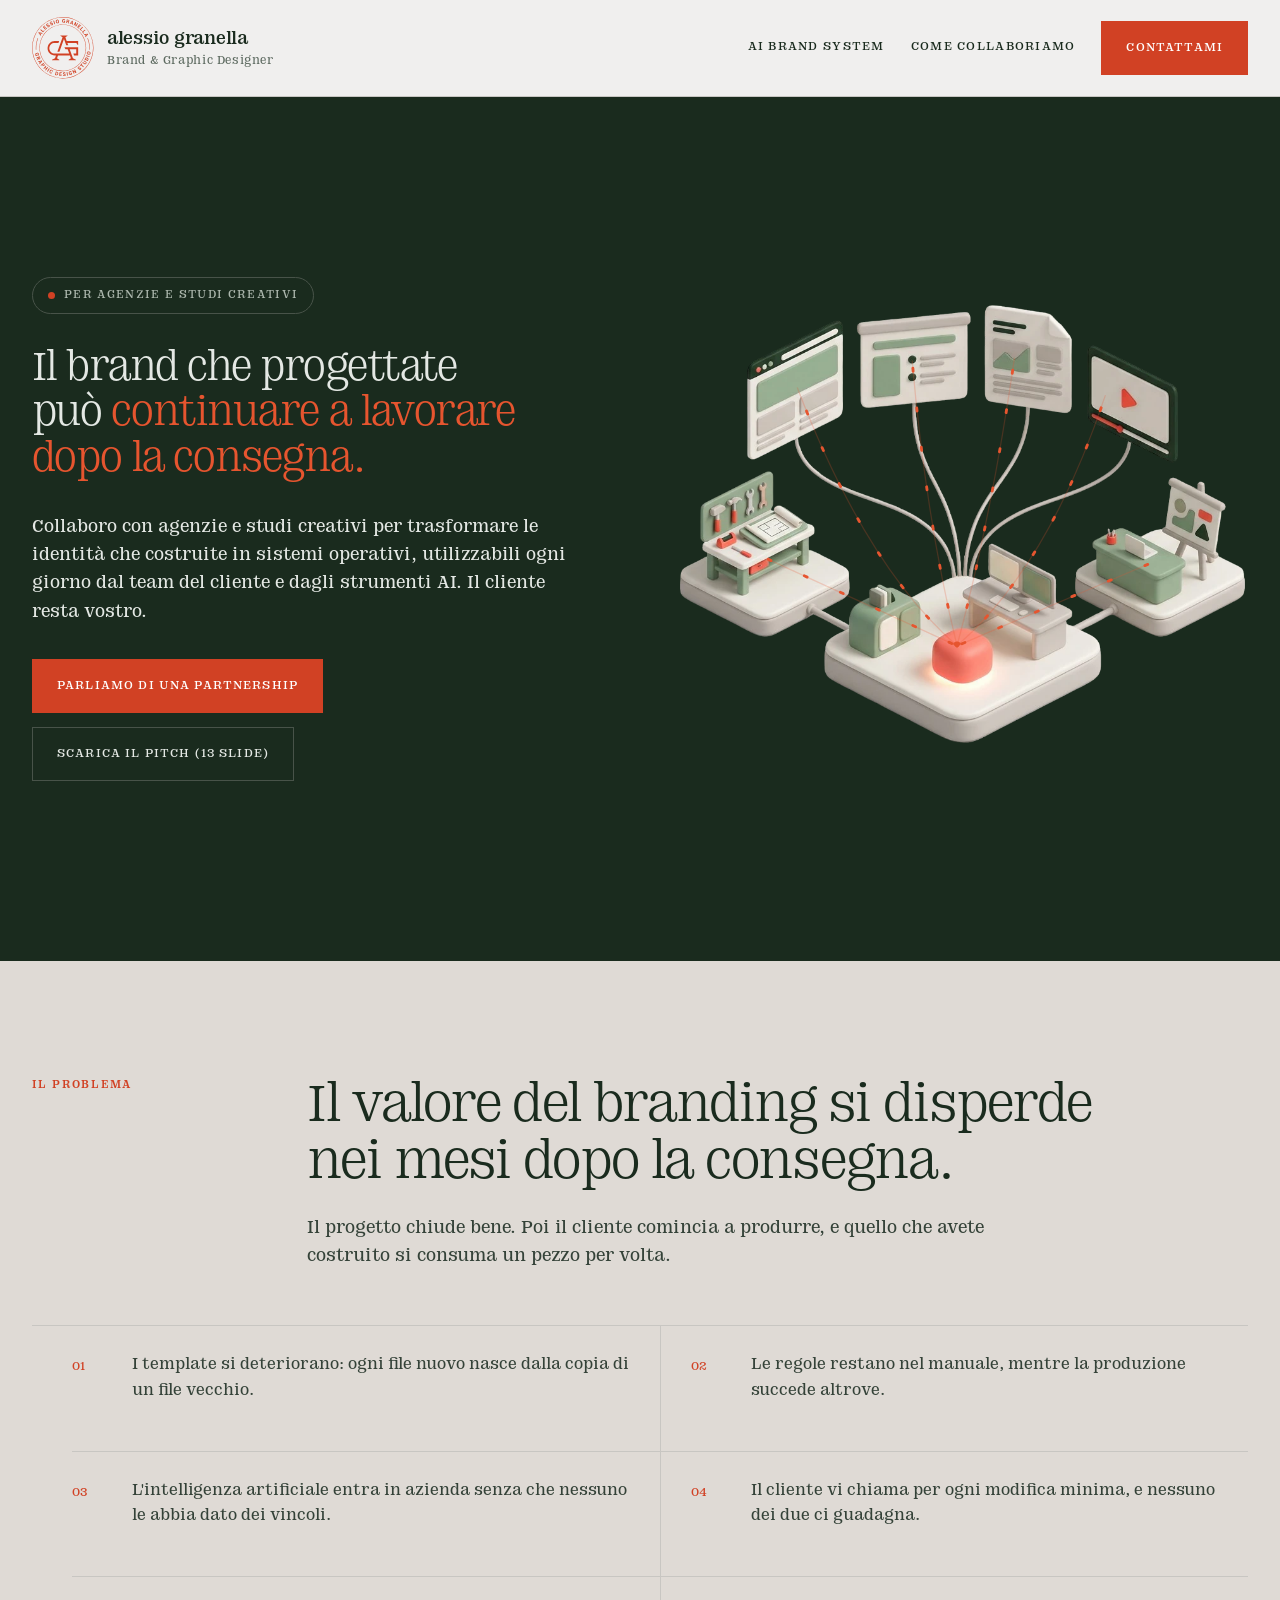
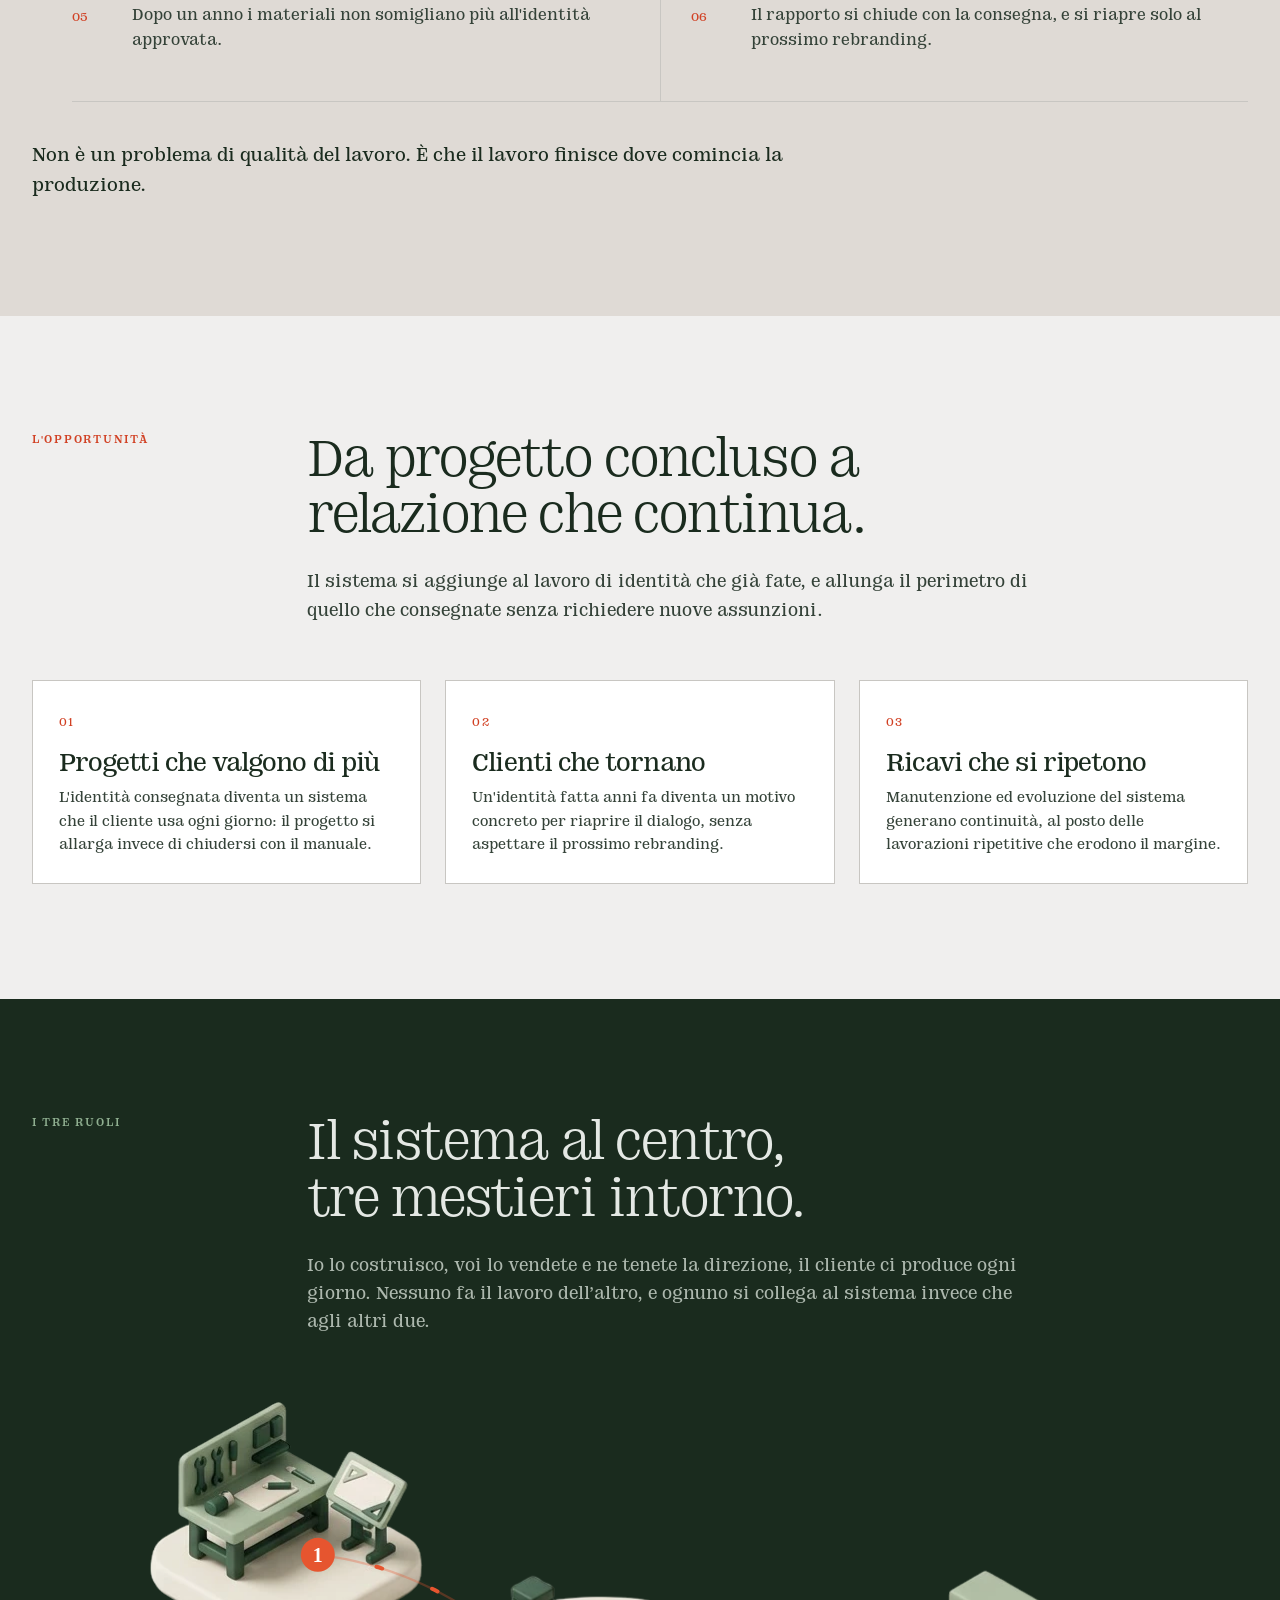
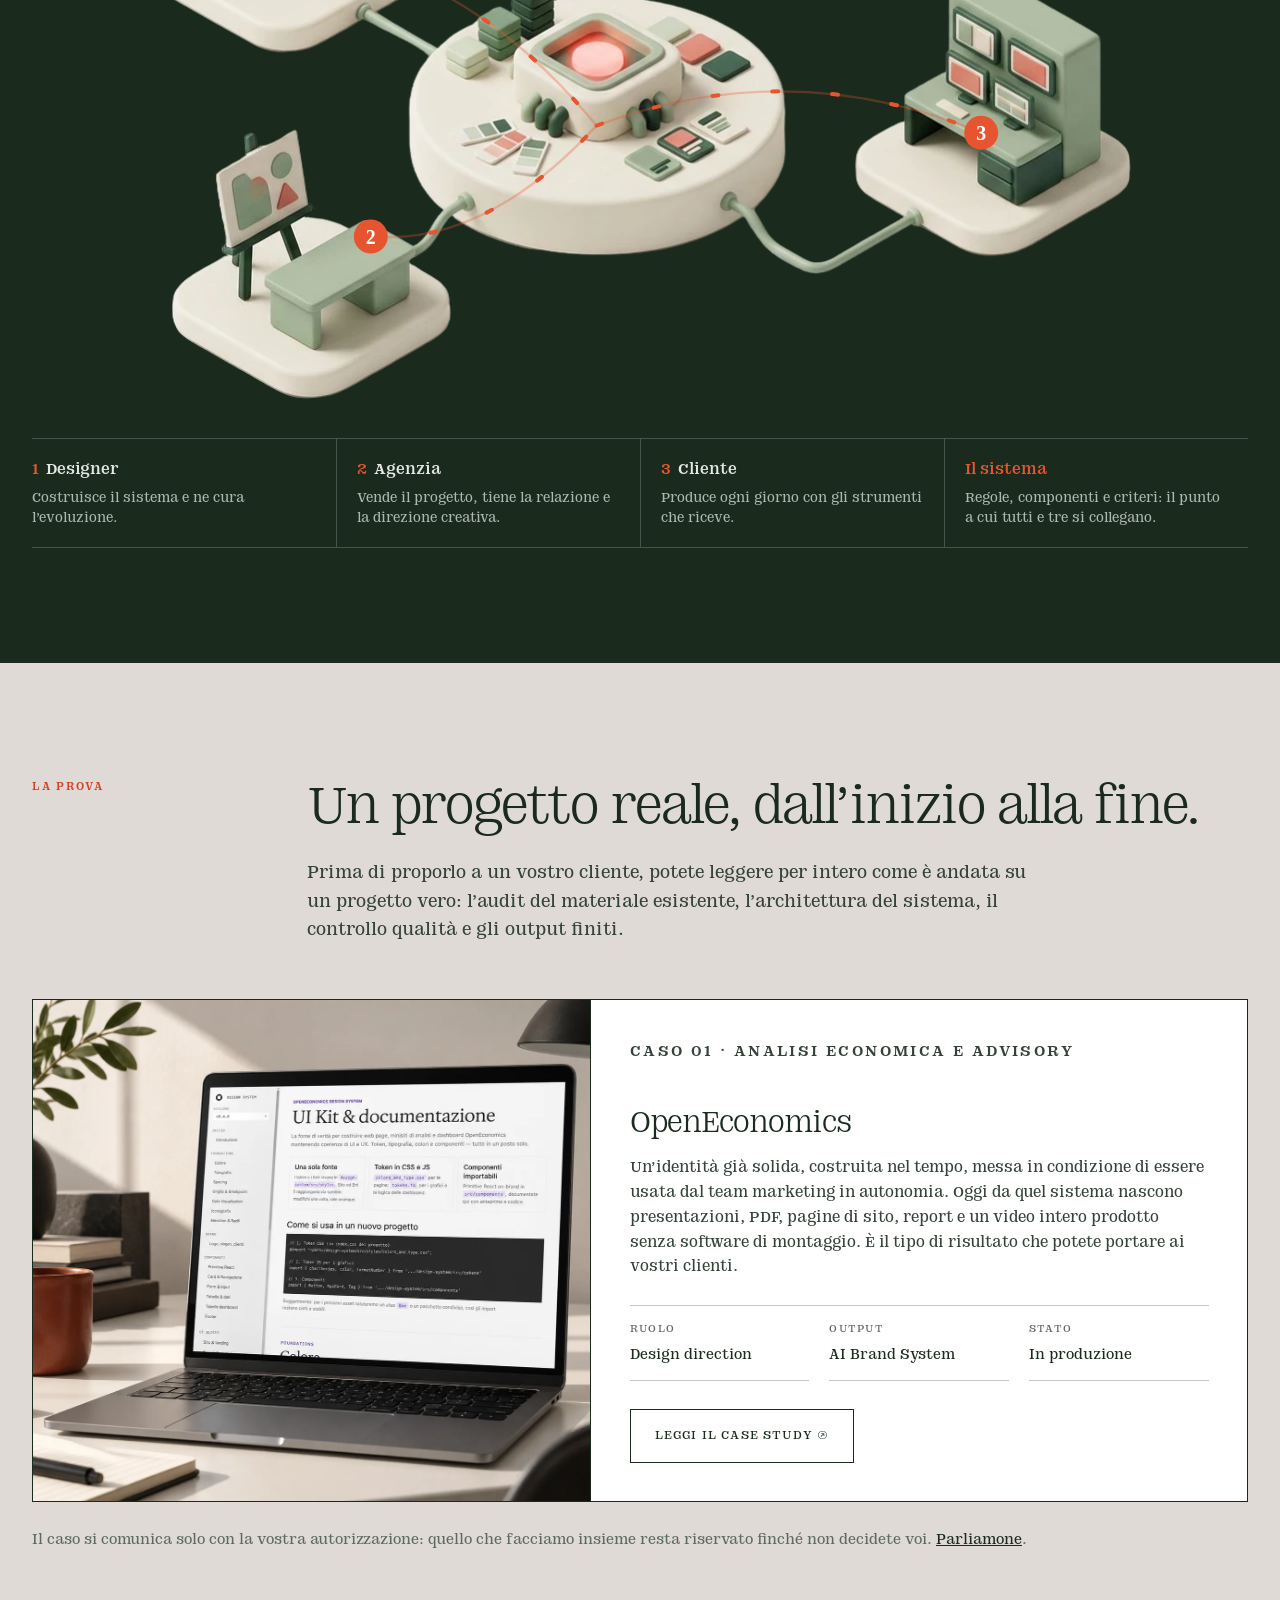
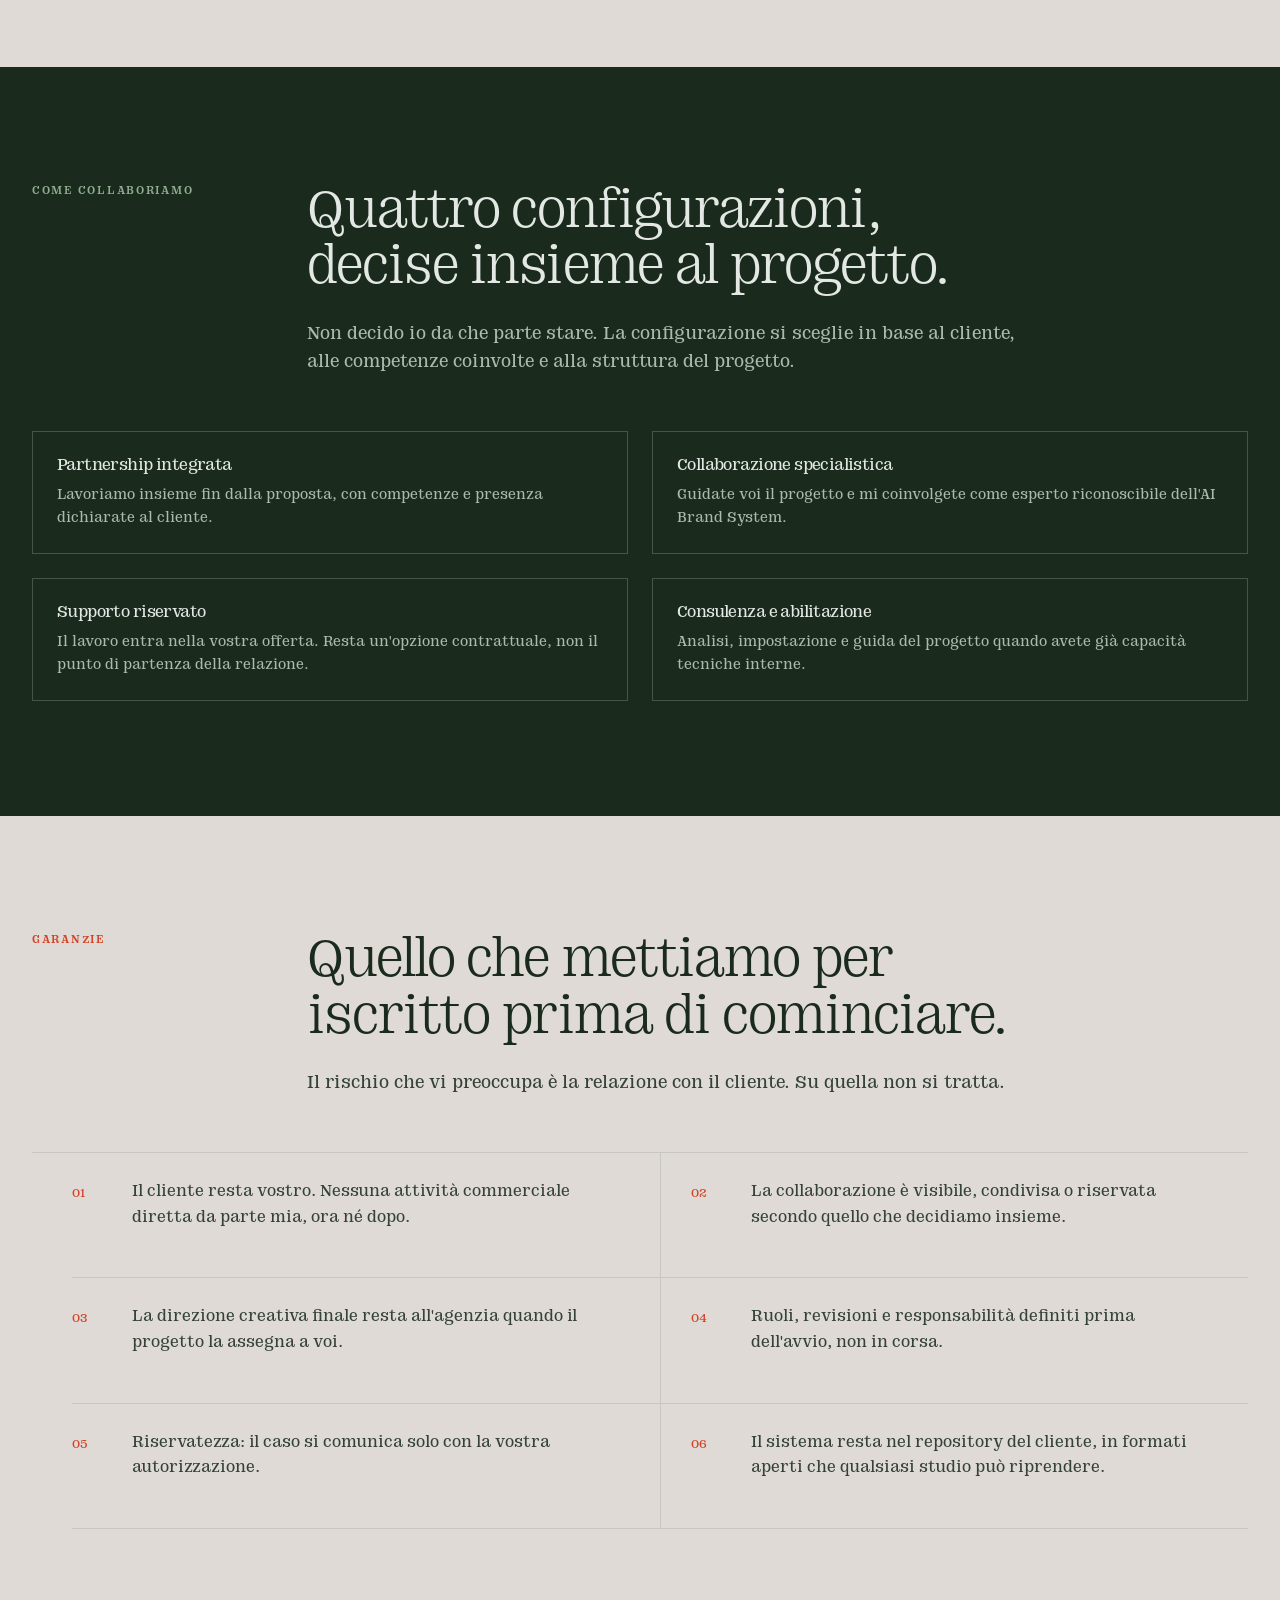
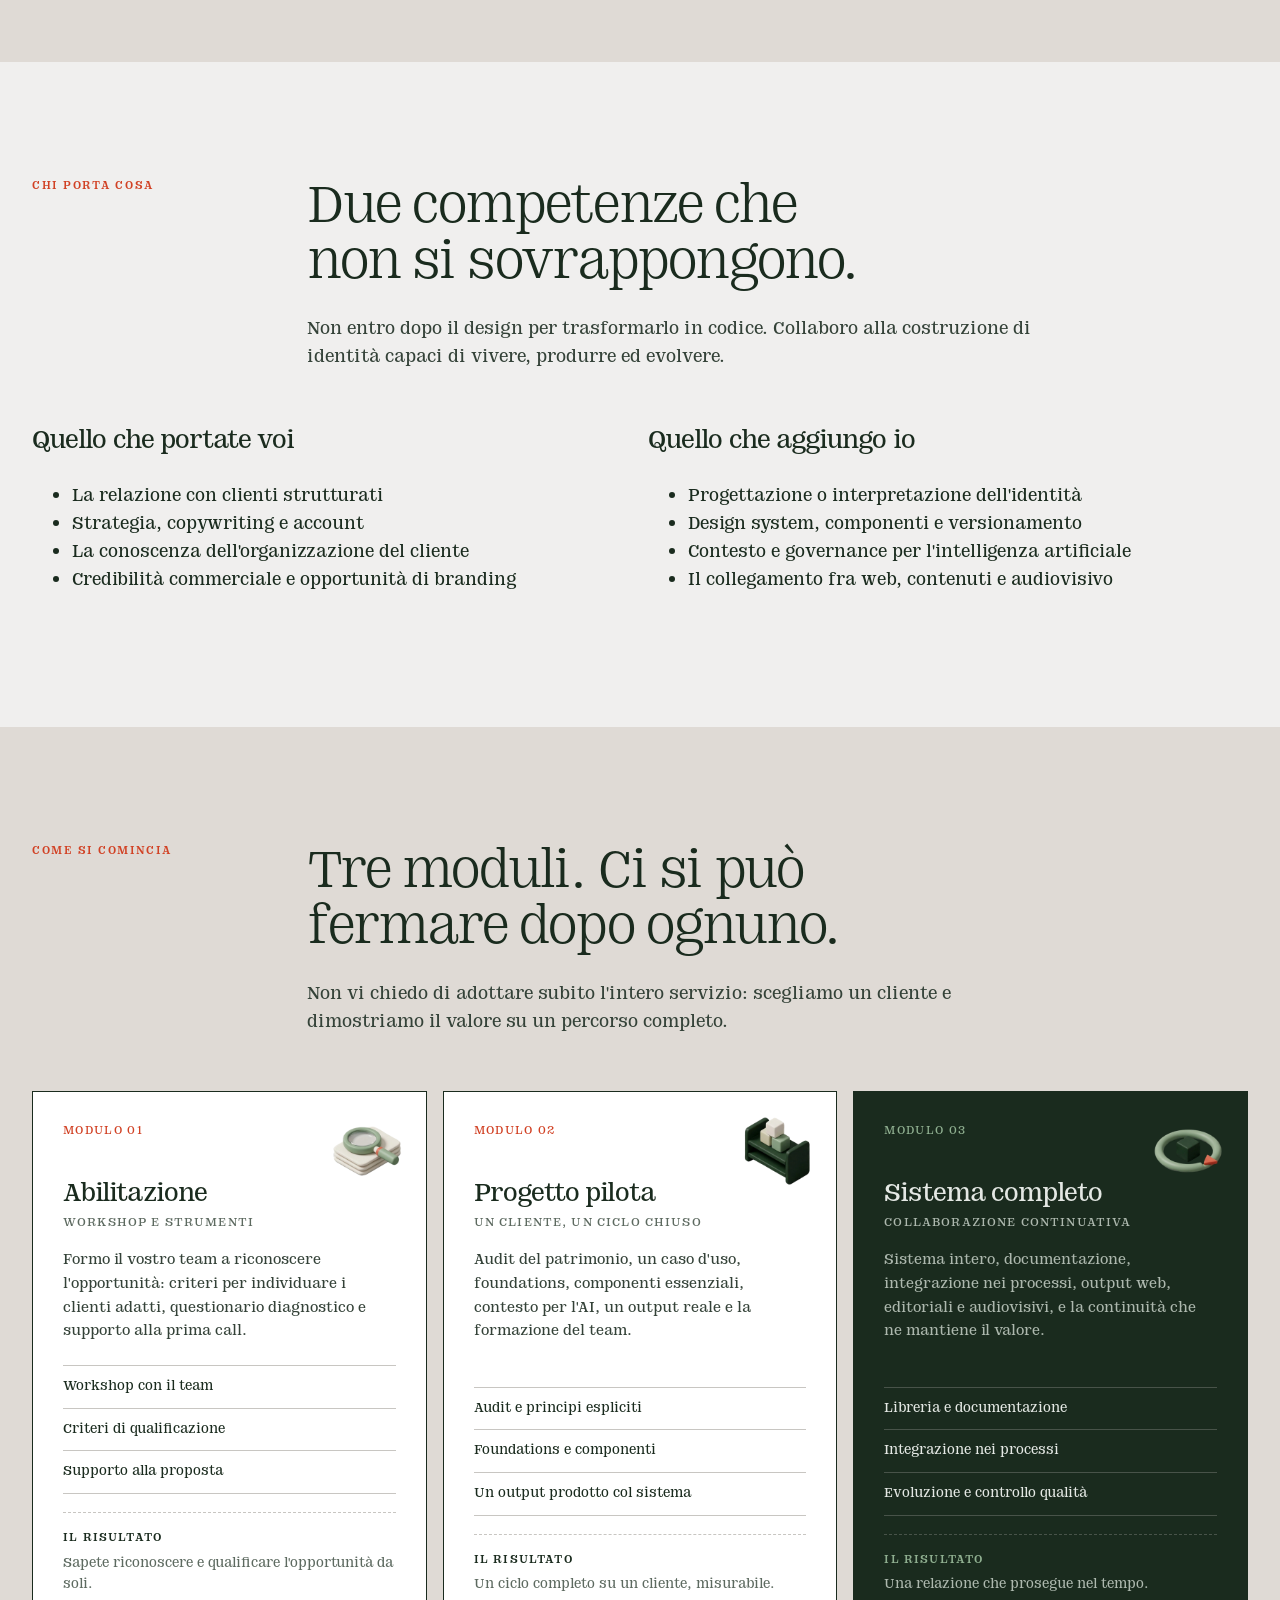
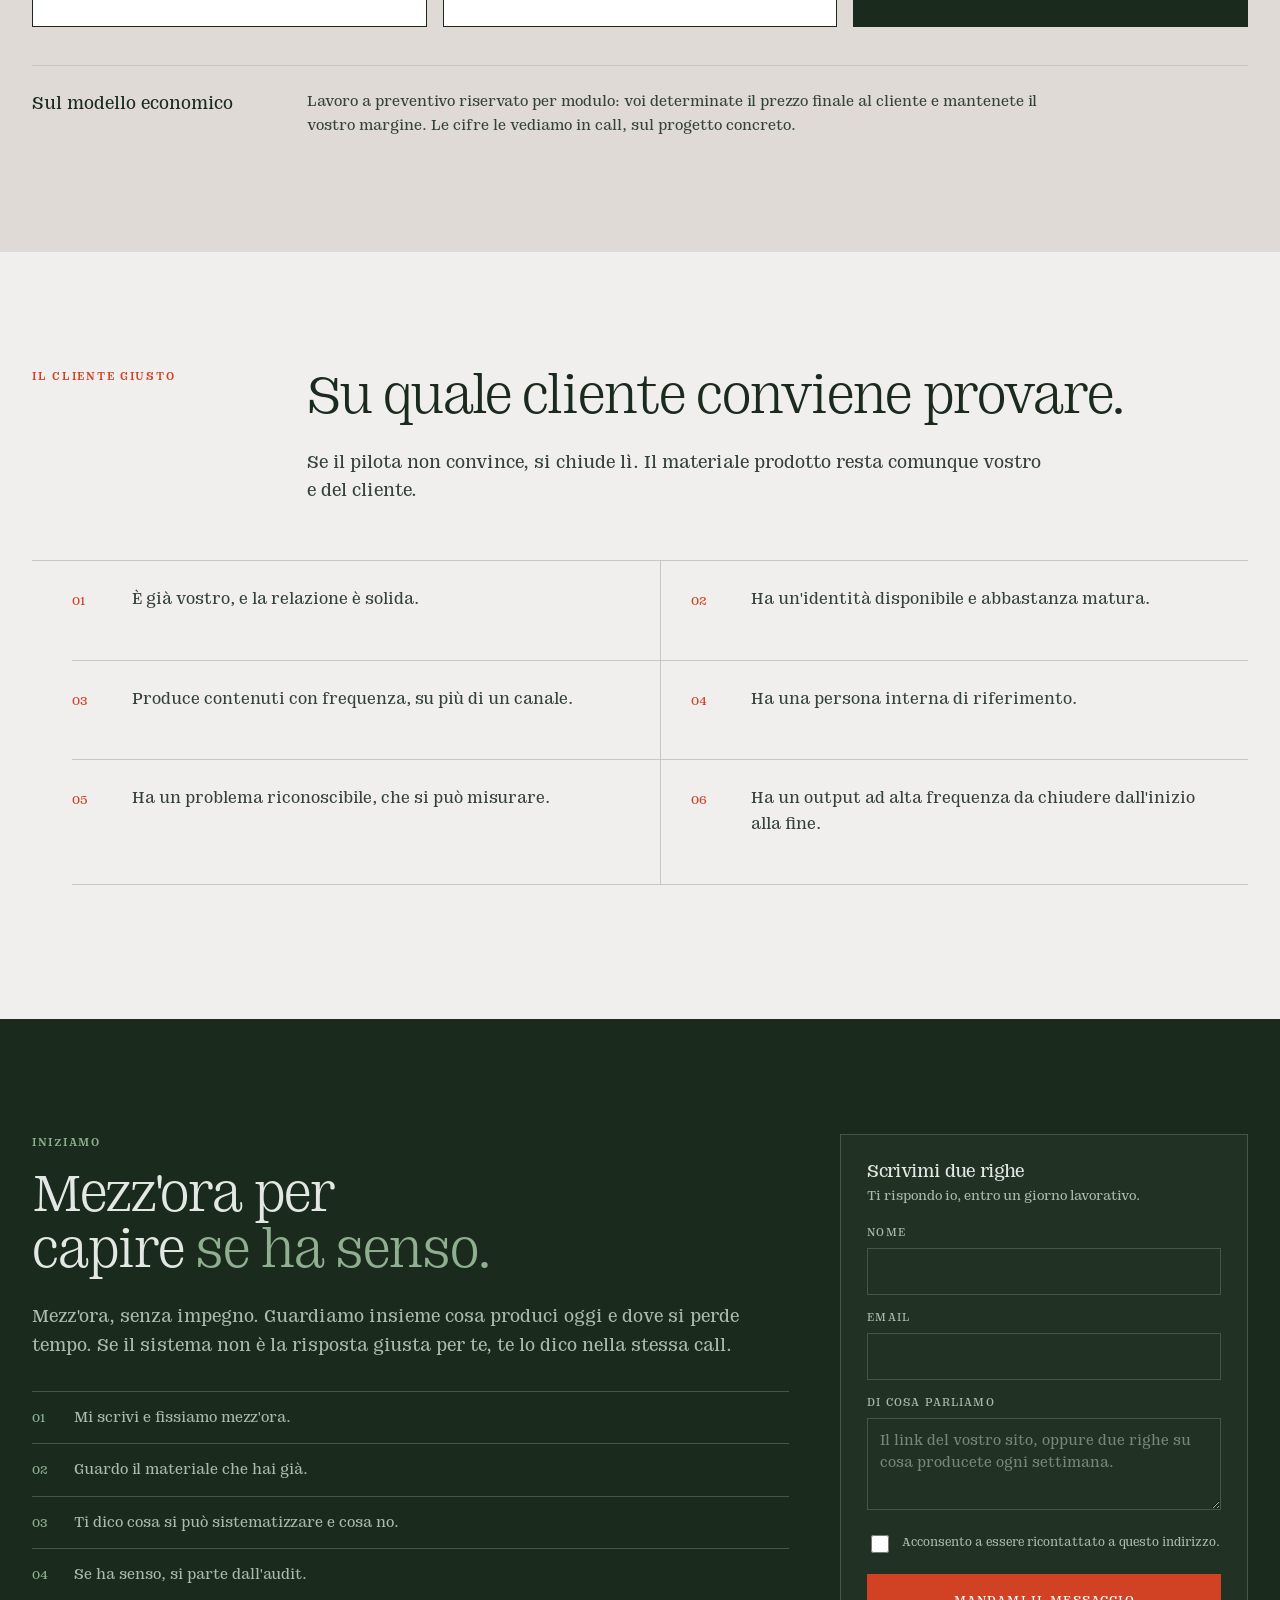
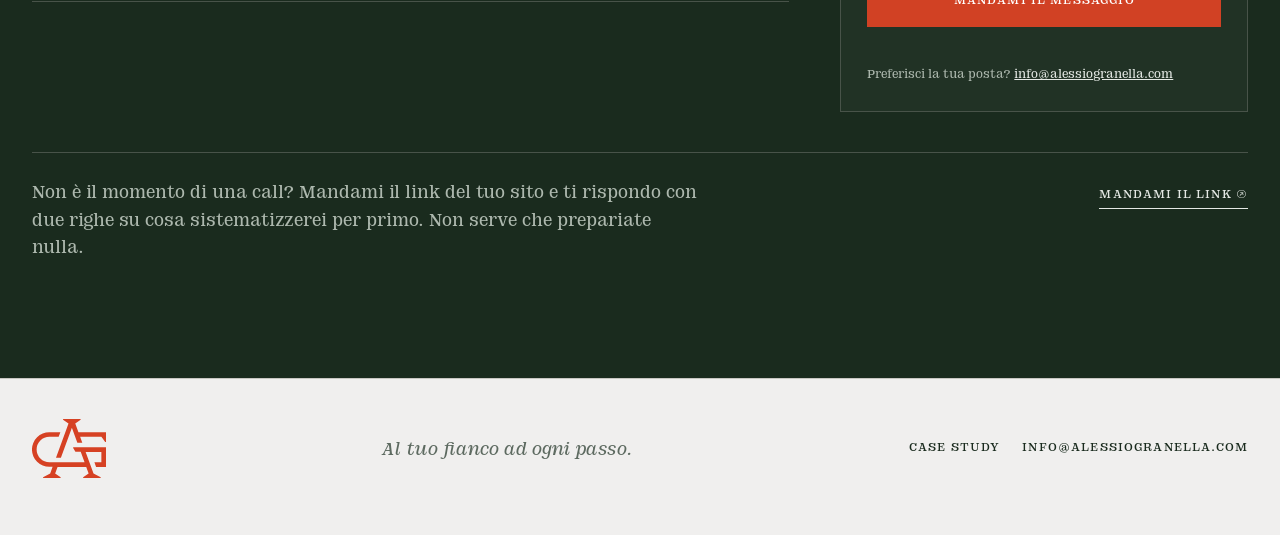
==== agenzie/index.html @ eac3d8c0 "Nome versionato per l'illustrazione della hero agenzie Avevo sovrascritto il file mantenendo lo stes" ====
<!doctype html>
<html lang="it">
<head>
<meta charset="utf-8">
<meta name="viewport" content="width=device-width,initial-scale=1">
<title>Per agenzie · AI Brand System — Il tuo team produce, il brand resta il tuo · Alessio Granella</title>
<meta name="description" content="Estendo il valore dei progetti di branding delle agenzie: trasformo le identita in sistemi operativi per team e intelligenza artificiale. Il cliente resta vostro.">
<link rel="icon" type="image/svg+xml" href="../assets/ag-logo-round.svg">
<style>
@font-face{font-family:Augustina;src:url('../assets/fonts/AugustinaSlab-Light.otf') format('opentype');font-weight:300;font-style:normal;font-display:swap}
@font-face{font-family:Augustina;src:url('../assets/fonts/AugustinaSlab-Regular.otf') format('opentype');font-weight:400;font-style:normal;font-display:swap}
@font-face{font-family:Augustina;src:url('../assets/fonts/AugustinaSlab-Medium.otf') format('opentype');font-weight:500;font-style:normal;font-display:swap}
@font-face{font-family:Augustina;src:url('../assets/fonts/AugustinaSlab-Italic.otf') format('opentype');font-weight:400;font-style:italic;font-display:swap}

:root{
  --paper:#f0efee; --soft:#dfdad5; --white:#fff;
  --ink:#1a2b1e; --verde:#243728; --rust:#d14124; --muschio:#8faf90;
  --line:#c8c6c2; --line-dark:#485349; --muted:#5d6a60; --body:#344238;
  --on-dark:#e4e8e4; --on-dark-mut:#adb8ae;
  --max:1280px; --gut:32px;
}
*{box-sizing:border-box}
html{scroll-behavior:smooth}
body{margin:0;background:var(--paper);color:var(--ink);font-family:Augustina,Georgia,serif;font-weight:400;font-size:18px;line-height:1.55;-webkit-font-smoothing:antialiased}
img{display:block;max-width:100%}
a{color:inherit}
h1,h2,h3,h4,p,ul{margin-top:0}
h1,h2,h3{font-weight:300;letter-spacing:-.035em;text-wrap:balance}
h1{font-size:clamp(3.1rem,7.4vw,7.4rem);line-height:.92;margin-bottom:0}
h2{font-size:clamp(2.2rem,4.4vw,4.1rem);line-height:1;margin-bottom:0}
h3{font-size:1.65rem;line-height:1.12;font-weight:400}
em{font-style:normal;color:var(--rust)}
.wrap{max-width:var(--max);margin-inline:auto;padding-inline:var(--gut)}
.band{padding-block:clamp(72px,9vw,132px)}
.eyebrow{color:var(--rust);font-size:.72rem;font-weight:500;text-transform:uppercase;letter-spacing:.15em;margin-bottom:0}
.lead{font-size:1.14rem;color:var(--body);max-width:62ch}
.dark{background:var(--ink);color:var(--on-dark)}
.dark .eyebrow{color:var(--muschio)}
.dark em{color:var(--muschio)}
.dark .lead,.dark p{color:var(--on-dark-mut)}
.dark h2,.dark h3{color:var(--on-dark)}

/* intestazioni di sezione: eyebrow a sinistra, titolo a destra */
.head{display:grid;grid-template-columns:.4fr 1.6fr;gap:40px;align-items:start;margin-bottom:56px}
.head-copy p{margin:24px 0 0}

/* nav */
.nav{position:sticky;top:0;z-index:40;background:rgba(240,239,238,.93);backdrop-filter:blur(9px);border-bottom:1px solid var(--line)}
.nav .wrap{display:flex;align-items:center;justify-content:space-between;height:96px;gap:20px}
.brand{display:flex;align-items:center;gap:13px;text-decoration:none}
.brand img{width:62px}
.brand b{display:block;font-weight:500;font-size:1.12rem;letter-spacing:-.015em}
.brand small{display:block;font-size:.76rem;color:var(--muted);letter-spacing:.05em}
.nav-right{display:flex;align-items:center;gap:26px}
.nav-link{font-size:.8rem;text-transform:uppercase;letter-spacing:.1em;text-decoration:none;border-bottom:1px solid transparent;padding-bottom:2px}
.nav-link:hover{border-color:currentColor}

/* bottoni */
.btn{display:inline-block;text-decoration:none;font-size:.8rem;text-transform:uppercase;letter-spacing:.09em;padding:16px 24px;border:1px solid var(--ink);transition:background .18s,color .18s}
.btn-primary{background:var(--rust);border-color:var(--rust);color:#fff}
.btn-primary:hover{background:#b8381f;border-color:#b8381f}
.btn-ghost:hover{background:var(--ink);color:var(--paper)}
.dark .btn-ghost{border-color:var(--line-dark);color:var(--on-dark)}
.dark .btn-ghost:hover{background:var(--paper);color:var(--ink);border-color:var(--paper)}
.actions{display:flex;flex-wrap:wrap;gap:14px;margin-top:34px}
.micro{font-size:.92rem;color:var(--muted);margin:18px 0 0;max-width:52ch}

/* hero */
.hero{position:relative;overflow:hidden;background:var(--ink);color:var(--on-dark);
       min-height:min(96vh,1120px);display:flex;flex-direction:column;justify-content:center;
       padding-block:clamp(44px,5.2vw,80px)}
.hero h1{color:var(--on-dark);font-size:clamp(2.2rem,3.4vw,3.05rem);line-height:1.04}
.hero h1 em{color:#e6552f}
.hero .lead{color:var(--on-dark);max-width:46ch}
.hero .micro{color:var(--on-dark-mut)}
.hero .pill{border-color:var(--line-dark);color:var(--on-dark-mut)}
.hero .actions{flex-direction:column;align-items:flex-start}
.hero .btn{min-width:max-content}
.hero .btn-ghost{border-color:var(--line-dark);color:var(--on-dark)}
.hero .btn-ghost:hover{background:var(--paper);color:var(--ink);border-color:var(--paper)}
.hero>.wrap{width:100%}
.hero-copy{position:relative;z-index:2;max-width:min(50ch,45%)}
.hero-stage{position:absolute;inset:0;max-width:var(--max);margin-inline:auto;
            padding-inline:var(--gut);pointer-events:none;z-index:1}
.hero-art{position:absolute;top:50%;left:48%;transform:translateY(-52.54%);
          width:min(58%,720px);margin:0}
.hero-art img{width:100%;height:auto;display:block}
.hero-flow{position:absolute;inset:0;width:100%;height:100%;overflow:visible;pointer-events:none}
.hero-flow path{fill:none;stroke:#e6552f;vector-effect:non-scaling-stroke}
.hero-flow .base path{stroke-width:1.3;opacity:.26}
.hero-flow .pulse path{stroke-width:3.2;stroke-linecap:round;stroke-dasharray:5 46;
                       animation:heroflow 2.6s linear infinite}
.hero-flow .pulse.in path:nth-child(2){animation-delay:-.18s}
.hero-flow .pulse.in path:nth-child(3){animation-delay:-.36s}
.hero-flow .pulse.in path:nth-child(4){animation-delay:-.54s}
.hero-flow .pulse.in path:nth-child(5){animation-delay:-.72s}
.hero-flow .pulse.in path:nth-child(6){animation-delay:-.9s}
.hero-flow .pulse.out path{animation-delay:-1.3s}
.hero-flow .pulse.out path:nth-child(2){animation-delay:-1.48s}
.hero-flow .pulse.out path:nth-child(3){animation-delay:-1.66s}
.hero-flow .pulse.out path:nth-child(4){animation-delay:-1.84s}
.hero-flow .pulse.out path:nth-child(5){animation-delay:-2.02s}
.hero-flow .pulse.out path:nth-child(6){animation-delay:-2.2s}
.hero-flow .ring{transform-box:fill-box;transform-origin:center}
.hero-flow .ring circle{fill:none;stroke:#e6552f;stroke-width:2.2}
.hero-flow .r1{animation:heroring 2.6s ease-out infinite}
.hero-flow .r2{animation:heroring 2.6s ease-out infinite;animation-delay:-1.3s}
.hero-flow .src{fill:#e6552f;animation:herodot 2.6s ease-in-out infinite}
.hero-flow .src:nth-of-type(2){animation-delay:-.32s}
.hero-flow .src:nth-of-type(3){animation-delay:-.64s}
.hero-flow .src:nth-of-type(4){animation-delay:-.96s}
.hero-flow .src:nth-of-type(5){animation-delay:-1.28s}
.hero-flow .src:nth-of-type(6){animation-delay:-1.6s}
@keyframes heroflow{to{stroke-dashoffset:-102}}
@keyframes heroring{0%{transform:scale(.5);opacity:.8}100%{transform:scale(2.1);opacity:0}}
@keyframes herodot{0%,100%{opacity:.2}50%{opacity:1}}
.pill{display:inline-flex;align-items:center;gap:9px;font-size:.76rem;text-transform:uppercase;letter-spacing:.11em;border:1px solid var(--line);border-radius:100px;padding:8px 15px;margin-bottom:30px;color:var(--muted)}
.dot{width:7px;height:7px;border-radius:50%;background:var(--rust)}
.hero-copy .lead{margin-top:clamp(22px,3vw,32px)}

/* problema */
.prob{display:grid;grid-template-columns:repeat(2,1fr);border-top:1px solid var(--line)}
.prob li{list-style:none;display:grid;grid-template-columns:44px 1fr;gap:16px;padding:26px 30px 30px 0;border-bottom:1px solid var(--line);font-size:1.04rem;color:var(--body)}
.prob li:nth-child(even){border-left:1px solid var(--line);padding-left:30px}
.prob span{color:var(--rust);font-size:.8rem;padding-top:5px}
.prob-close{margin:38px 0 0;font-size:1.22rem;max-width:66ch;color:var(--ink)}

/* diagnosi */
.diag{display:grid;grid-template-columns:1fr 1fr;gap:clamp(30px,4vw,64px)}
.diag p{font-size:1.1rem;color:var(--body)}
.diag p+p{margin-top:20px}
.diag .now{border-left:2px solid var(--rust);padding-left:24px}

/* livelli */
.levels{display:grid;grid-template-columns:repeat(3,1fr);gap:16px}
.level{border:1px solid var(--line);background:var(--white);padding:30px;display:flex;flex-direction:column}
.level small{color:var(--rust);font-size:.76rem;text-transform:uppercase;letter-spacing:.11em}
.level h3{margin:36px 0 6px}
.level .en{font-size:.8rem;color:var(--muted);letter-spacing:.06em;text-transform:uppercase;margin:0 0 18px}
.level ul{list-style:none;padding:0;margin:auto 0 0;border-top:1px solid var(--line)}
.level li{padding:10px 0;border-bottom:1px solid var(--line);font-size:.92rem;color:var(--body)}

/* consegna */
.deliver{display:grid;grid-template-columns:repeat(2,1fr);gap:0 clamp(30px,4vw,60px);border-top:1px solid var(--line)}
.deliver li{list-style:none;display:grid;grid-template-columns:34px 1fr;gap:14px;padding:22px 0;border-bottom:1px solid var(--line);color:var(--body);font-size:1rem}
.deliver b{color:var(--rust);font-weight:400;font-size:.82rem;padding-top:4px}


/* motore */
.map{display:grid;grid-template-columns:minmax(210px,300px) 200px minmax(240px,340px);justify-content:space-between;align-items:center;gap:clamp(28px,5vw,70px);position:relative}
.stack{display:grid;gap:9px;position:relative;z-index:2}
.map-card{display:flex;justify-content:space-between;align-items:baseline;gap:12px;border:1px solid var(--ink);padding:15px;background:var(--white);font-size:.95rem}
.map-card small{color:var(--muted);font-size:.74rem;letter-spacing:.05em}
.engine{width:200px;aspect-ratio:1;border-radius:50%;display:grid;place-items:center;text-align:center;background:var(--ink);color:var(--paper);border:10px solid var(--rust);font-size:1.25rem;line-height:1.16;font-weight:300;position:relative;z-index:3}
.engine:before,.engine:after{content:'';position:absolute;inset:-22px;border:1px solid var(--rust);border-radius:50%;opacity:0;animation:ripple 3.2s ease-out infinite}
.engine:after{animation-delay:1.6s}
.outputs .map-card{background:var(--soft)}
.flow{position:absolute;inset:0;width:100%;height:100%;z-index:1;overflow:visible;pointer-events:none}
.flow path{fill:none;stroke:var(--rust);stroke-width:1.5;vector-effect:non-scaling-stroke;opacity:.5}
.flow .base path{marker-end:url(#arrow)}
.flow .pulse path{stroke-width:3;stroke-linecap:round;stroke-dasharray:4 24;opacity:1;animation:flowmove 2.3s linear infinite}
.flow .pulse path:nth-child(2),.flow .pulse path:nth-child(6){animation-delay:-.55s}
.flow .pulse path:nth-child(3),.flow .pulse path:nth-child(7){animation-delay:-1.1s}
.flow .pulse path:nth-child(4),.flow .pulse path:nth-child(8){animation-delay:-1.65s}
@keyframes ripple{0%{transform:scale(.88);opacity:.6}100%{transform:scale(1.26);opacity:0}}
@keyframes flowmove{to{stroke-dashoffset:-56}}

/* case study */
.cases{display:grid;gap:18px}
.case{display:grid;grid-template-columns:.92fr 1.08fr;border:1px solid var(--ink);background:var(--white)}
.case-media{background:var(--paper);border-right:1px solid var(--ink);overflow:hidden;min-height:360px}
.case-media img{width:100%;height:100%;object-fit:cover;object-position:center 42%}
.case-body{padding:clamp(26px,3vw,44px);display:flex;flex-direction:column}
.case-body h3{font-size:clamp(1.7rem,2.5vw,2.5rem);font-weight:300;letter-spacing:-.03em;margin:16px 0 14px}
.case-body p{color:var(--body);margin:0 0 26px;font-size:1rem}
.case-meta{display:grid;grid-template-columns:repeat(3,1fr);gap:0 20px;border-top:1px solid var(--line);margin:0 0 28px}
.case-meta div{padding:14px 0;border-bottom:1px solid var(--line)}
.case-meta dt{font-size:.7rem;text-transform:uppercase;letter-spacing:.11em;color:var(--muted);margin-bottom:5px}
.case-meta dd{margin:0;font-size:.94rem}
.case-body .btn{align-self:flex-start;margin-top:auto}
.cases-note{margin:26px 0 0;font-size:.95rem;color:var(--muted)}
.cases-note a{color:var(--ink)}

/* controllo */
.ctrl{display:grid;grid-template-columns:repeat(3,1fr);border-top:1px solid var(--line-dark)}
.ctrl article{padding:26px 28px 40px 0;border-bottom:1px solid var(--line-dark)}
.ctrl article+article{border-left:1px solid var(--line-dark);padding-left:28px}
.ctrl small{color:var(--muschio);font-size:.76rem;text-transform:uppercase;letter-spacing:.11em}
.ctrl h3{margin:38px 0 12px}
.ctrl p{margin:0;font-size:.95rem}

/* fasi */
.phases{display:grid;grid-template-columns:repeat(3,1fr);gap:16px}
.phase{border:1px solid var(--ink);background:var(--white);padding:30px;display:flex;flex-direction:column}
.phase.key{background:var(--ink);color:var(--on-dark);border-color:var(--ink)}
.phase small{color:var(--rust);font-size:.76rem;text-transform:uppercase;letter-spacing:.11em}
.phase.key small{color:var(--muschio)}
.phase h3{margin:38px 0 4px}
.phase .when{font-size:.8rem;text-transform:uppercase;letter-spacing:.09em;color:var(--muted);margin-bottom:16px}
.phase.key .when{color:var(--on-dark-mut)}
.phase p{font-size:.95rem;color:var(--body);margin:0 0 22px}
.phase.key p{color:var(--on-dark-mut)}
.phase ul{list-style:none;padding:0;margin:auto 0 0;border-top:1px solid var(--line)}
.phase li{padding:10px 0;border-bottom:1px solid var(--line);font-size:.88rem}
.phase.key ul,.phase.key li{border-color:var(--line-dark)}
.phase .need{margin:18px 0 0;padding-top:16px;border-top:1px dashed var(--line);font-size:.88rem;color:var(--muted)}
.phase.key .need{border-color:var(--line-dark);color:var(--on-dark-mut)}
.phase .need b{display:block;font-weight:500;color:var(--ink);font-size:.74rem;text-transform:uppercase;letter-spacing:.1em;margin-bottom:5px}
.phase.key .need b{color:var(--muschio)}
.phases-note{display:grid;grid-template-columns:.4fr 1.6fr;gap:40px;margin-top:38px;border-top:1px solid var(--line);padding-top:24px}
.phases-note p{margin:0;font-size:.95rem;color:var(--body);max-width:78ch}

/* fit */
.fit{display:grid;grid-template-columns:1fr 1fr;gap:16px}
.fit-col{border:1px solid var(--line);padding:30px;background:var(--white)}
.fit-col.no{background:transparent}
.fit-col h3{font-size:1.4rem;margin-bottom:20px}
.fit-col ul{list-style:none;padding:0;margin:0}
.fit-col li{padding:12px 0 12px 30px;border-bottom:1px solid var(--line);position:relative;font-size:.98rem;color:var(--body)}
.fit-col li:last-child{border-bottom:0}
.fit-col li:before{position:absolute;left:0;top:12px;font-size:.95rem}
.fit-col.yes li:before{content:'+';color:var(--rust)}
.fit-col.no li:before{content:'–';color:var(--muted)}

/* faq */
.faq{border-top:1px solid var(--line)}
.faq details{border-bottom:1px solid var(--line)}
.faq summary{cursor:pointer;list-style:none;padding:26px 40px 26px 0;font-size:1.28rem;position:relative}
.faq summary::-webkit-details-marker{display:none}
.faq summary:after{content:'+';position:absolute;right:6px;top:24px;color:var(--rust);font-size:1.5rem;line-height:1}
.faq details[open] summary:after{content:'–'}
.faq p{margin:0 0 28px;max-width:74ch;color:var(--body)}

/* chi sono */
.about-p{font-size:1.06rem;color:var(--body);margin:18px 0 0;max-width:62ch}
.sign{margin:28px 0 0;font-style:italic;font-size:1.05rem;color:var(--rust)}

/* cta */
.cta-grid{display:grid;grid-template-columns:1.3fr .7fr;gap:clamp(30px,4vw,64px);align-items:end}
.cta-steps{list-style:none;padding:0;margin:0;border-top:1px solid var(--line-dark)}
.cta-steps li{padding:14px 0;border-bottom:1px solid var(--line-dark);font-size:.95rem;color:var(--on-dark-mut);display:grid;grid-template-columns:30px 1fr;gap:12px}
.cta-steps b{color:var(--muschio);font-weight:400;font-size:.8rem;padding-top:3px}
.alt{margin-top:40px;border-top:1px solid var(--line-dark);padding-top:26px;display:flex;flex-wrap:wrap;gap:16px 34px;align-items:baseline;justify-content:space-between}
.alt p{margin:0;max-width:56ch}
.alt a{white-space:nowrap;font-size:.8rem;text-transform:uppercase;letter-spacing:.09em;text-decoration:none;border-bottom:1px solid;padding-bottom:3px;color:var(--on-dark)}

/* footer */
.foot{padding-block:40px 54px;border-top:1px solid var(--line)}
.foot .wrap{display:flex;flex-wrap:wrap;gap:24px 40px;justify-content:space-between;align-items:center}
.foot img{width:74px}
.foot .payoff{font-style:italic;color:var(--muted)}
.foot nav{display:flex;flex-wrap:wrap;gap:22px;font-size:.8rem;text-transform:uppercase;letter-spacing:.09em}
.foot a{text-decoration:none;border-bottom:1px solid transparent;padding-bottom:2px}
.foot a:hover{border-color:currentColor}

.reveal{opacity:0;transform:translateY(18px);transition:opacity .6s ease,transform .6s ease}
.reveal.on{opacity:1;transform:none}

@media(max-width:940px){
  :root{--gut:22px}
  .head,.phases-note{grid-template-columns:1fr;gap:18px;margin-bottom:38px}
  .diag,.cta-grid{grid-template-columns:1fr}
  .hero{min-height:0;display:flex;flex-direction:column;padding-block:26px 40px}
  .hero-stage{order:2}
  .hero>.wrap{order:1}
  .hero-copy{max-width:none}
  .hero-stage{position:static;max-width:none;padding-inline:0}
  .hero-art{position:static;transform:none;height:auto;width:100%;max-width:560px;margin:38px auto 0}
  .hero-art img{width:100%;height:auto}
  .levels,.phases,.fit{grid-template-columns:1fr}
  .map{grid-template-columns:1fr;gap:26px}
  .flow{display:none}
  .engine{margin-inline:auto}
  .prob{grid-template-columns:1fr}
  .prob li:nth-child(even){border-left:0;padding-left:0}
  .prob li{padding-right:0}
  .ctrl{grid-template-columns:1fr}
  .ctrl article{padding-right:0;padding-bottom:30px}
  .ctrl article+article{border-left:0;padding-left:0}
  .case{grid-template-columns:1fr}
  .case-media{border-right:0;border-bottom:1px solid var(--ink);min-height:0;aspect-ratio:16/10}
  .case-meta{grid-template-columns:1fr}
  .deliver{grid-template-columns:1fr}
  .nav-link{display:none}
  .hero-flow{display:none}
  .brand small{display:none}
  .brand b{font-size:1rem;white-space:nowrap}
  .nav-right .btn{white-space:nowrap;padding:13px 16px;font-size:.72rem}
  .hero-art{margin-top:6px}
  .nav .wrap{height:76px}
  .brand img{width:50px}
}
@media(max-width:520px){
  .brand span{display:none}
  
  body{font-size:17px}
  .btn{display:block;text-align:center}
  .actions{flex-direction:column;align-items:stretch}
}
@media(prefers-reduced-motion:reduce){.reveal{opacity:1;transform:none;transition:none}.engine:before,.engine:after,.flow .pulse path,.hero-flow path,.hero-flow .ring,.hero-flow .src{animation:none}}

/* ── modulo di contatto in fondo alla pagina ─────────────────────────────
   Serve perché il solo mailto: lascia fuori chi non ha un client di posta
   configurato: il link non apre nulla e il contatto si perde in silenzio. */
#contatto{scroll-margin-top:96px}
.cta-grid{align-items:start}
.cta-form{border:1px solid var(--line-dark);padding:26px;background:rgba(255,255,255,.03)}
.cta-form h3{margin:0 0 4px;font-size:1.15rem;font-weight:400;color:var(--on-dark)}
.cta-form .sub{margin:0 0 18px;font-size:.85rem;color:var(--on-dark-mut)}
.cta-form .campo{margin-bottom:14px}
.cta-form label{display:block;font-size:.72rem;text-transform:uppercase;letter-spacing:.1em;color:var(--on-dark-mut);margin-bottom:6px}
.cta-form input,.cta-form textarea{width:100%;font:inherit;font-size:.92rem;color:var(--on-dark);
  background:transparent;border:1px solid var(--line-dark);padding:11px 12px;border-radius:0}
.cta-form textarea{min-height:92px;resize:vertical}
.cta-form input::placeholder,.cta-form textarea::placeholder{color:var(--on-dark-mut);opacity:.62}
.cta-form input:focus,.cta-form textarea:focus{outline:none;border-color:var(--muschio)}
.cta-form .consenso{display:flex;gap:10px;align-items:flex-start;font-size:.78rem;color:var(--on-dark-mut);
  margin:2px 0 18px;text-transform:none;letter-spacing:0;line-height:1.45}
.cta-form .consenso input{width:18px;height:18px;flex:0 0 18px;margin-top:2px;accent-color:var(--rust)}
.cta-form button{width:100%;cursor:pointer;font-family:inherit}
.cta-form button[disabled]{opacity:.6;cursor:default}
.cta-form .err{margin:12px 0 0;font-size:.8rem;color:#f0a58f;min-height:1em}
.cta-form .err a{color:#f0a58f}
.cta-form .hint{margin:14px 0 0;font-size:.78rem;color:var(--on-dark-mut)}
.cta-form .hint a{color:var(--on-dark)}
.cta-form .ok{display:none}
.cta-form.done form{display:none}
.cta-form.done .ok{display:block}
.cta-form .ok p{margin:8px 0 0;font-size:.9rem;color:var(--on-dark-mut)}

/* icone 3D nelle schede: usano lo spazio gia libero in alto a destra */
.level,.phase{position:relative}
.ico{position:absolute;top:22px;right:22px;width:74px;height:74px;display:block}
/* l'etichetta non deve arrivare sotto l'icona quando le colonne si stringono */
.level small,.phase small{display:block;padding-right:88px}
@media(max-width:720px){.ico{width:52px;height:52px;top:20px;right:20px}
  .level small,.phase small{padding-right:66px}}

/* due punti di partenza: identita esistente oppure da creare */
.porte{display:grid;grid-template-columns:1fr 1fr;gap:24px;margin-top:36px}
/* nella sezione del percorso i blocchi erano incollati fra loro
   e staccati dal testo: qui il ritmo verticale viene riequilibrato */
#come .head{margin-bottom:30px}
#come .porte{margin-top:0;margin-bottom:34px}
.porte article{border:1px solid var(--line);background:var(--white);padding:26px}
.porte small{color:var(--rust);font-size:.76rem;text-transform:uppercase;letter-spacing:.11em}
.porte h3{margin:14px 0 8px}
.porte p{font-size:.95rem;color:var(--body);margin:0}
@media(max-width:720px){.porte{grid-template-columns:1fr}}

/* le cinque fasi del metodo, in riga sotto lo schema del motore */
.fasi5{display:grid;grid-template-columns:repeat(5,1fr);gap:0;margin-top:34px;border-top:1px solid var(--line)}
.fasi5 div{padding:18px 18px 18px 0;border-bottom:1px solid var(--line)}
.fasi5 div+div{border-left:1px solid var(--line);padding-left:18px}
.fasi5 b{display:block;color:var(--rust);font-size:.72rem;text-transform:uppercase;letter-spacing:.12em;margin-bottom:8px}
.fasi5 span{display:block;font-size:.95rem;color:var(--ink)}
.fasi5 em{display:block;font-style:normal;font-size:.85rem;color:var(--muted);margin-top:4px}
@media(max-width:1000px){.fasi5{grid-template-columns:repeat(2,1fr)}
  .fasi5 div+div{border-left:0;padding-left:0}}
@media(max-width:620px){.fasi5{grid-template-columns:1fr}}

/* fascia per il secondo pubblico: agenzie e studi creativi */
.agenzie{display:grid;grid-template-columns:repeat(3,1fr);gap:24px;margin-top:34px}
.agenzie article{border:1px solid var(--line-dark);padding:24px}
.agenzie h3{margin:0 0 8px;font-size:1.05rem;color:var(--on-dark)}
.agenzie p{margin:0;font-size:.93rem;color:var(--on-dark-mut)}
.ag-cta{margin-top:30px}
@media(max-width:820px){.agenzie{grid-template-columns:1fr}}
/* il baricentro ottico di questa illustrazione e al 51,53%: cosi resta
   centrata sul blocco di testo a qualsiasi dimensione */
/* l'illustrazione e otticamente centrata (49,3% x 51,2%): basta centrarla
   sul blocco di testo, senza compensazioni */
.hero-art{left:53%;transform:translateY(-51.2%);width:min(47%,600px);height:auto;max-width:none}
.hero-art img{width:100%;height:auto;display:block}
.hero-copy{max-width:min(46ch,44%)}

/* schema dei tre ruoli: legenda sotto l'illustrazione, mai sopra
   (l'immagine non ha zone libere sufficienti a reggere etichette) */
.schema{margin:38px auto 0;max-width:1000px}
.schema img{width:100%;height:auto;display:block}
.schema-lista{display:grid;grid-template-columns:repeat(4,1fr);gap:0;list-style:none;padding:0;
  margin:30px 0 0;border-top:1px solid var(--line-dark)}
.schema-lista li{padding:18px 20px 18px 0;border-bottom:1px solid var(--line-dark)}
.schema-lista li+li{border-left:1px solid var(--line-dark);padding-left:20px}
.schema-lista b{display:block;font-weight:500;font-size:1rem;color:var(--on-dark);margin-bottom:6px}
.schema-lista span{display:block;font-size:.88rem;color:var(--on-dark-mut);line-height:1.45}
.schema-lista li:last-child b{color:#e6552f}
@media(max-width:860px){.schema-lista{grid-template-columns:repeat(2,1fr)}
  .schema-lista li:nth-child(odd){border-left:0;padding-left:0}}
@media(max-width:560px){.schema-lista{grid-template-columns:1fr}
  .schema-lista li+li{border-left:0;padding-left:0}}

/* sovrapposizione al disegno: numeri per identificare i tre ruoli e
   archi animati che mostrano la direzione dei flussi */
.schema{position:relative}
.schema-sopra{position:absolute;inset:0;width:100%;height:100%;overflow:visible;pointer-events:none}
.schema-sopra .arco{fill:none;stroke:#e6552f;stroke-width:2.4;opacity:.30}
.schema-sopra .flusso{fill:none;stroke:#e6552f;stroke-width:4;stroke-linecap:round;
  stroke-dasharray:6 54;animation:scorre 2.8s linear infinite}
.schema-sopra .f2{animation-delay:-.93s}
.schema-sopra .f3{animation-delay:-1.86s}
@keyframes scorre{to{stroke-dashoffset:-60}}
.schema-sopra .bollo{fill:#e6552f}
.schema-sopra .bollo-t{fill:#fff;font-size:20px;font-weight:600;text-anchor:middle;
  font-family:Georgia,serif;letter-spacing:0}
@media(prefers-reduced-motion:reduce){.schema-sopra .flusso{animation:none;stroke-dasharray:none;opacity:.5}}
.schema-lista li b i{font-style:normal;color:#e6552f;margin-right:7px}

/* flussi animati sopra l'illustrazione della hero:
   dentro dai due mestieri al cliente, fuori dal cliente verso gli asset */
.hero-art{position:relative}
.hero-flusso{position:absolute;inset:0;width:100%;height:100%;overflow:visible;pointer-events:none}
.hero-flusso .via{fill:none;stroke:#e6552f;stroke-width:2;opacity:.22}
.hero-flusso .imp{fill:none;stroke:#e6552f;stroke-width:4.5;stroke-linecap:round;
  stroke-dasharray:5 58;animation:heroag 3s linear infinite}
.hero-flusso .d1{animation-delay:-.0s}   .hero-flusso .d2{animation-delay:-1.5s}
.hero-flusso .u1{animation-delay:-.2s}   .hero-flusso .u2{animation-delay:-.95s}
.hero-flusso .u3{animation-delay:-1.7s}  .hero-flusso .u4{animation-delay:-2.45s}
@keyframes heroag{to{stroke-dashoffset:-63}}
@media(prefers-reduced-motion:reduce){.hero-flusso .imp{animation:none;opacity:.45;stroke-dasharray:none}}
</style>
</head>
<body>

<nav class="nav">
  <div class="wrap">
    <a class="brand" href="https://alessiogranella.com/">
      <img src="../assets/ag-logo-round.svg" alt="">
      <span><b>alessio granella</b><small>Brand &amp; Graphic Designer</small></span>
    </a>
    <div class="nav-right">
      <a class="nav-link" href="../">AI Brand System</a>
      <a class="nav-link" href="#collaborazione">Come collaboriamo</a>
      <a class="btn btn-primary" href="#contatto">Contattami</a>
    </div>
  </div>
</nav>
<header class="hero">
  <div class="hero-stage"><figure class="hero-art"><img src="../assets/hero-agenzie-v2.webp" alt="Un manuale di identità alla base e, sopra, i materiali che ne nascono: pagine, presentazioni, report, post, dashboard e video." decoding="async"><svg class="hero-flusso" viewBox="0 0 905 705" aria-hidden="true" focusable="false">
      <path class="via" d="M146 409 Q280 470 445 546"/><path class="imp d1" d="M146 409 Q280 470 445 546"/>
      <path class="via" d="M747 417 Q610 475 445 546"/><path class="imp d2" d="M747 417 Q610 475 445 546"/>
      <path class="via" d="M445 546 Q300 420 192 137"/><path class="imp u1" d="M445 546 Q300 420 192 137"/>
      <path class="via" d="M445 546 Q395 340 374 94"/><path class="imp u2" d="M445 546 Q395 340 374 94"/>
      <path class="via" d="M445 546 Q500 340 536 90"/><path class="imp u3" d="M445 546 Q500 340 536 90"/>
      <path class="via" d="M445 546 Q590 420 680 149"/><path class="imp u4" d="M445 546 Q590 420 680 149"/>
    </svg></figure></div>
  <div class="wrap"><div class="hero-copy">
    <span class="pill"><span class="dot"></span> Per agenzie e studi creativi</span>
    <h1>Il brand che progettate può <em>continuare a lavorare dopo la consegna.</em></h1>
    <p class="lead">Collaboro con agenzie e studi creativi per trasformare le identità che costruite in sistemi operativi, utilizzabili ogni giorno dal team del cliente e dagli strumenti AI. Il cliente resta vostro.</p>
    <div class="actions">
      <a class="btn btn-primary" href="#contatto">Parliamo di una partnership</a>
      <a class="btn btn-ghost" href="../assets/AI-Brand-System-Pitch-Agenzie.pdf" target="_blank" rel="noopener">Scarica il pitch (13 slide)</a>
    </div>
  </div></div>
</header>

<main>

<section class="band" style="background:var(--soft)">
  <div class="wrap">
    <div class="head">
      <p class="eyebrow">Il problema</p>
      <div class="head-copy">
        <h2>Il valore del branding si disperde nei mesi dopo la consegna.</h2>
        <p class="lead">Il progetto chiude bene. Poi il cliente comincia a produrre, e quello che avete costruito si consuma un pezzo per volta.</p>
      </div>
    </div>
    <ul class="prob">
      <li><span>01</span><p>I template si deteriorano: ogni file nuovo nasce dalla copia di un file vecchio.</p></li>
      <li><span>02</span><p>Le regole restano nel manuale, mentre la produzione succede altrove.</p></li>
      <li><span>03</span><p>L'intelligenza artificiale entra in azienda senza che nessuno le abbia dato dei vincoli.</p></li>
      <li><span>04</span><p>Il cliente vi chiama per ogni modifica minima, e nessuno dei due ci guadagna.</p></li>
      <li><span>05</span><p>Dopo un anno i materiali non somigliano più all'identità approvata.</p></li>
      <li><span>06</span><p>Il rapporto si chiude con la consegna, e si riapre solo al prossimo rebranding.</p></li>
    </ul>
    <p class="prob-close">Non è un problema di qualità del lavoro. È che il lavoro finisce dove comincia la produzione.</p>
  </div>
</section>

<section class="band">
  <div class="wrap">
    <div class="head">
      <p class="eyebrow">L'opportunità</p>
      <div class="head-copy">
        <h2>Da progetto concluso a relazione che continua.</h2>
        <p class="lead">Il sistema si aggiunge al lavoro di identità che già fate, e allunga il perimetro di quello che consegnate senza richiedere nuove assunzioni.</p>
      </div>
    </div>
    <div class="porte reveal" style="grid-template-columns:repeat(3,1fr)">
      <article>
        <small>01</small>
        <h3>Progetti che valgono di più</h3>
        <p>L'identità consegnata diventa un sistema che il cliente usa ogni giorno: il progetto si allarga invece di chiudersi con il manuale.</p>
      </article>
      <article>
        <small>02</small>
        <h3>Clienti che tornano</h3>
        <p>Un'identità fatta anni fa diventa un motivo concreto per riaprire il dialogo, senza aspettare il prossimo rebranding.</p>
      </article>
      <article>
        <small>03</small>
        <h3>Ricavi che si ripetono</h3>
        <p>Manutenzione ed evoluzione del sistema generano continuità, al posto delle lavorazioni ripetitive che erodono il margine.</p>
      </article>
    </div>
  </div>
</section>

<section class="band dark" id="ruoli">
  <div class="wrap">
    <div class="head">
      <p class="eyebrow">I tre ruoli</p>
      <div class="head-copy">
        <h2>Il sistema al centro, tre mestieri intorno.</h2>
        <p class="lead">Io lo costruisco, voi lo vendete e ne tenete la direzione, il cliente ci produce ogni giorno. Nessuno fa il lavoro dell&#8217;altro, e ognuno si collega al sistema invece che agli altri due.</p>
      </div>
    </div>
    <figure class="schema reveal">
      <img src="../assets/schema-tre-ruoli.webp" alt="Tre piattaforme isometriche collegate a un sistema centrale: un banco da lavoro, una scrivania con cavalletto e un ufficio con schermi."></span></span></span></span>
          <svg class="schema-sopra" viewBox="0 0 1001 617" role="img" aria-label="I flussi: il designer costruisce il sistema, l'agenzia lo vende e lo dirige, il cliente ci produce.">
        <path class="arco"   d="M178 163 Q330 180 457 334"/>
        <path class="flusso" d="M178 163 Q330 180 457 334"/>
        <path class="arco"   d="M231 445 Q345 455 457 334"/>
        <path class="flusso f2" d="M231 445 Q345 455 457 334"/>
        <path class="arco"   d="M457 334 Q650 262 842 341"/>
        <path class="flusso f3" d="M457 334 Q650 262 842 341"/>
        <circle class="bollo" cx="178" cy="163" r="17"/><text class="bollo-t" x="178" y="170">1</text>
        <circle class="bollo" cx="231" cy="445" r="17"/><text class="bollo-t" x="231" y="452">2</text>
        <circle class="bollo" cx="842" cy="341" r="17"/><text class="bollo-t" x="842" y="348">3</text>
      </svg>
    </figure>
    <ul class="schema-lista">
      <li><b><i>1</i>Designer</b><span>Costruisce il sistema e ne cura l&#8217;evoluzione.</span></li>
      <li><b><i>2</i>Agenzia</b><span>Vende il progetto, tiene la relazione e la direzione creativa.</span></li>
      <li><b><i>3</i>Cliente</b><span>Produce ogni giorno con gli strumenti che riceve.</span></li>
      <li><b>Il sistema</b><span>Regole, componenti e criteri: il punto a cui tutti e tre si collegano.</span></li>
    </ul>
  </div>
</section>

<section class="band" id="casestudy" style="background:var(--soft)">
  <div class="wrap">
    <div class="head">
      <p class="eyebrow">La prova</p>
      <div class="head-copy">
        <h2>Un progetto reale, dall&#8217;inizio alla fine.</h2>
        <p class="lead">Prima di proporlo a un vostro cliente, potete leggere per intero come &#232; andata su un progetto vero: l&#8217;audit del materiale esistente, l&#8217;architettura del sistema, il controllo qualit&#224; e gli output finiti.</p>
      </div>
    </div>
    <div class="cases">
      <article class="case">
        <div class="case-media">
          <img src="../assets/case-openeconomics.webp" alt="Il design system OpenEconomics aperto su un portatile">
        </div>
        <div class="case-body">
          <p class="eyebrow">Caso 01 &#183; Analisi economica e advisory</p>
          <h3>OpenEconomics</h3>
          <p>Un&#8217;identit&#224; gi&#224; solida, costruita nel tempo, messa in condizione di essere usata dal team marketing in autonomia. Oggi da quel sistema nascono presentazioni, PDF, pagine di sito, report e un video intero prodotto senza software di montaggio. &#200; il tipo di risultato che potete portare ai vostri clienti.</p>
          <dl class="case-meta">
            <div><dt>Ruolo</dt><dd>Design direction</dd></div>
            <div><dt>Output</dt><dd>AI Brand System</dd></div>
            <div><dt>Stato</dt><dd>In produzione</dd></div>
          </dl>
          <a class="btn btn-ghost" href="../case-study/">Leggi il case study &#8599;</a>
        </div>
      </article>
    </div>
    <p class="cases-note">Il caso si comunica solo con la vostra autorizzazione: quello che facciamo insieme resta riservato finch&#233; non decidete voi. <a href="#contatto">Parliamone</a>.</p>
  </div>
</section>

<section class="band dark" id="collaborazione">
  <div class="wrap">
    <div class="head">
      <p class="eyebrow">Come collaboriamo</p>
      <div class="head-copy">
        <h2>Quattro configurazioni, decise insieme al progetto.</h2>
        <p class="lead">Non decido io da che parte stare. La configurazione si sceglie in base al cliente, alle competenze coinvolte e alla struttura del progetto.</p>
      </div>
    </div>
    <div class="agenzie reveal" style="grid-template-columns:repeat(2,1fr)">
      <article>
        <h3>Partnership integrata</h3>
        <p>Lavoriamo insieme fin dalla proposta, con competenze e presenza dichiarate al cliente.</p>
      </article>
      <article>
        <h3>Collaborazione specialistica</h3>
        <p>Guidate voi il progetto e mi coinvolgete come esperto riconoscibile dell'AI Brand System.</p>
      </article>
      <article>
        <h3>Supporto riservato</h3>
        <p>Il lavoro entra nella vostra offerta. Resta un'opzione contrattuale, non il punto di partenza della relazione.</p>
      </article>
      <article>
        <h3>Consulenza e abilitazione</h3>
        <p>Analisi, impostazione e guida del progetto quando avete già capacità tecniche interne.</p>
      </article>
    </div>
  </div>
</section>

<section class="band" style="background:var(--soft)">
  <div class="wrap">
    <div class="head">
      <p class="eyebrow">Garanzie</p>
      <div class="head-copy">
        <h2>Quello che mettiamo per iscritto prima di cominciare.</h2>
        <p class="lead">Il rischio che vi preoccupa è la relazione con il cliente. Su quella non si tratta.</p>
      </div>
    </div>
    <ul class="prob">
      <li><span>01</span><p>Il cliente resta vostro. Nessuna attività commerciale diretta da parte mia, ora né dopo.</p></li>
      <li><span>02</span><p>La collaborazione è visibile, condivisa o riservata secondo quello che decidiamo insieme.</p></li>
      <li><span>03</span><p>La direzione creativa finale resta all'agenzia quando il progetto la assegna a voi.</p></li>
      <li><span>04</span><p>Ruoli, revisioni e responsabilità definiti prima dell'avvio, non in corsa.</p></li>
      <li><span>05</span><p>Riservatezza: il caso si comunica solo con la vostra autorizzazione.</p></li>
      <li><span>06</span><p>Il sistema resta nel repository del cliente, in formati aperti che qualsiasi studio può riprendere.</p></li>
    </ul>
  </div>
</section>

<section class="band">
  <div class="wrap">
    <div class="head">
      <p class="eyebrow">Chi porta cosa</p>
      <div class="head-copy">
        <h2>Due competenze che non si sovrappongono.</h2>
        <p class="lead">Non entro dopo il design per trasformarlo in codice. Collaboro alla costruzione di identità capaci di vivere, produrre ed evolvere.</p>
      </div>
    </div>
    <div class="fit reveal">
      <div class="yes">
        <h3>Quello che portate voi</h3>
        <ul>
          <li>La relazione con clienti strutturati</li>
          <li>Strategia, copywriting e account</li>
          <li>La conoscenza dell'organizzazione del cliente</li>
          <li>Credibilità commerciale e opportunità di branding</li>
        </ul>
      </div>
      <div class="no">
        <h3>Quello che aggiungo io</h3>
        <ul>
          <li>Progettazione o interpretazione dell'identità</li>
          <li>Design system, componenti e versionamento</li>
          <li>Contesto e governance per l'intelligenza artificiale</li>
          <li>Il collegamento fra web, contenuti e audiovisivo</li>
        </ul>
      </div>
    </div>
  </div>
</section>

<section class="band" id="moduli" style="background:var(--soft)">
  <div class="wrap">
    <div class="head">
      <p class="eyebrow">Come si comincia</p>
      <div class="head-copy">
        <h2>Tre moduli. Ci si può fermare dopo ognuno.</h2>
        <p class="lead">Non vi chiedo di adottare subito l'intero servizio: scegliamo un cliente e dimostriamo il valore su un percorso completo.</p>
      </div>
    </div>
    <div class="phases">
      <article class="phase">
        <img class="ico" src="../assets/icona-audit.webp" alt="" aria-hidden="true">
        <small>Modulo 01</small>
        <h3>Abilitazione</h3>
        <p class="when">Workshop e strumenti</p>
        <p>Formo il vostro team a riconoscere l'opportunità: criteri per individuare i clienti adatti, questionario diagnostico e supporto alla prima call.</p>
        <ul><li>Workshop con il team</li><li>Criteri di qualificazione</li><li>Supporto alla proposta</li></ul>
        <p class="need"><b>Il risultato</b>Sapete riconoscere e qualificare l'opportunità da soli.</p>
      </article>
      <article class="phase">
        <img class="ico" src="../assets/icona-setup.webp" alt="" aria-hidden="true">
        <small>Modulo 02</small>
        <h3>Progetto pilota</h3>
        <p class="when">Un cliente, un ciclo chiuso</p>
        <p>Audit del patrimonio, un caso d'uso, foundations, componenti essenziali, contesto per l'AI, un output reale e la formazione del team.</p>
        <ul><li>Audit e principi espliciti</li><li>Foundations e componenti</li><li>Un output prodotto col sistema</li></ul>
        <p class="need"><b>Il risultato</b>Un ciclo completo su un cliente, misurabile.</p>
      </article>
      <article class="phase key">
        <img class="ico" src="../assets/icona-evoluzione.webp" alt="" aria-hidden="true">
        <small>Modulo 03</small>
        <h3>Sistema completo</h3>
        <p class="when">Collaborazione continuativa</p>
        <p>Sistema intero, documentazione, integrazione nei processi, output web, editoriali e audiovisivi, e la continuità che ne mantiene il valore.</p>
        <ul><li>Libreria e documentazione</li><li>Integrazione nei processi</li><li>Evoluzione e controllo qualità</li></ul>
        <p class="need"><b>Il risultato</b>Una relazione che prosegue nel tempo.</p>
      </article>
    </div>
    <div class="phases-note">
      <span>Sul modello economico</span>
      <p>Lavoro a preventivo riservato per modulo: voi determinate il prezzo finale al cliente e mantenete il vostro margine. Le cifre le vediamo in call, sul progetto concreto.</p>
    </div>
  </div>
</section>

<section class="band">
  <div class="wrap">
    <div class="head">
      <p class="eyebrow">Il cliente giusto</p>
      <div class="head-copy">
        <h2>Su quale cliente conviene provare.</h2>
        <p class="lead">Se il pilota non convince, si chiude lì. Il materiale prodotto resta comunque vostro e del cliente.</p>
      </div>
    </div>
    <ul class="prob">
      <li><span>01</span><p>È già vostro, e la relazione è solida.</p></li>
      <li><span>02</span><p>Ha un'identità disponibile e abbastanza matura.</p></li>
      <li><span>03</span><p>Produce contenuti con frequenza, su più di un canale.</p></li>
      <li><span>04</span><p>Ha una persona interna di riferimento.</p></li>
      <li><span>05</span><p>Ha un problema riconoscibile, che si può misurare.</p></li>
      <li><span>06</span><p>Ha un output ad alta frequenza da chiudere dall'inizio alla fine.</p></li>
    </ul>
  </div>
</section>

</main>
<section class="band dark" id="contatto">
  <div class="wrap">
    <div class="cta-grid">
      <div>
        <p class="eyebrow">Iniziamo</p>
        <h2 style="margin:14px 0 24px">Mezz'ora per capire <em>se ha senso.</em></h2>
        <p class="lead">Mezz'ora, senza impegno. Guardiamo insieme cosa produci oggi e dove si perde tempo. Se il sistema non è la risposta giusta per te, te lo dico nella stessa call.</p>
        <ol class="cta-steps" style="margin-top:32px">
          <li><b>01</b><span>Mi scrivi e fissiamo mezz'ora.</span></li>
          <li><b>02</b><span>Guardo il materiale che hai già.</span></li>
          <li><b>03</b><span>Ti dico cosa si può sistematizzare e cosa no.</span></li>
          <li><b>04</b><span>Se ha senso, si parte dall'audit.</span></li>
        </ol>
      </div>
      <div class="cta-form" id="ctacard">
        <form id="ctaform" novalidate>
          <h3>Scrivimi due righe</h3>
          <p class="sub">Ti rispondo io, entro un giorno lavorativo.</p>
          <div class="campo">
            <label for="cta-nome">Nome</label>
            <input id="cta-nome" name="nome" type="text" autocomplete="name" required>
          </div>
          <div class="campo">
            <label for="cta-email">Email</label>
            <input id="cta-email" name="email" type="email" autocomplete="email" required>
          </div>
          <div class="campo">
            <label for="cta-messaggio">Di cosa parliamo</label>
            <textarea id="cta-messaggio" name="messaggio" placeholder="Il link del vostro sito, oppure due righe su cosa producete ogni settimana."></textarea>
          </div>
          <label class="consenso" for="cta-privacy">
            <input id="cta-privacy" name="privacy" type="checkbox">
            <span>Acconsento a essere ricontattato a questo indirizzo.</span>
          </label>
          <button class="btn btn-primary" type="submit">Mandami il messaggio</button>
          <p class="err" id="ctaerr" role="alert"></p>
          <p class="hint">Preferisci la tua posta? <a href="mailto:info@alessiogranella.com?subject=AI%20Brand%20System%20%E2%80%94%20prenotiamo%20una%20call">info@alessiogranella.com</a></p>
        </form>
        <div class="ok">
          <h3>Grazie, <span id="ctachi">a presto</span>.</h3>
          <p>Ho ricevuto il messaggio. Ti rispondo entro un giorno lavorativo, dallo stesso indirizzo: info@alessiogranella.com.</p>
        </div>
      </div>
    </div>
    <div class="alt">
      <p>Non è il momento di una call? Mandami il link del tuo sito e ti rispondo con due righe su cosa sistematizzerei per primo. Non serve che prepariate nulla.</p>
      <a href="#cta-messaggio">Mandami il link ↗</a>
    </div>
  </div>
</section>

<footer class="foot">
  <div class="wrap">
    <a href="https://alessiogranella.com/"><img src="../assets/ag-logo-red.svg" alt="Alessio Granella"></a>
    <span class="payoff">Al tuo fianco ad ogni passo.</span>
    <nav>
      <a href="../case-study/">Case study</a>
      
      <a href="mailto:info@alessiogranella.com">info@alessiogranella.com</a>
    </nav>
  </div>
</footer>

<script>
const io=new IntersectionObserver(es=>es.forEach(e=>{if(e.isIntersecting){e.target.classList.add('on');io.unobserve(e.target)}}),{threshold:.08,rootMargin:'0px 0px -40px 0px'});
document.querySelectorAll('.band .head, .band .prob, .band .levels, .band .map, .band .deliver, .band .ctrl, .band .phases, .band .fit, .band .faq, .band .cases, .band .porte, .band .fasi5, .band .agenzie, .band .schema, .band .cases, .cta-grid').forEach(el=>{el.classList.add('reveal');io.observe(el)});
</script>

<script>
/* Modulo di contatto → FormSubmit (stesso recapito del whitepaper).
   La stringa è l'alias cifrato di info@alessiogranella.com: evita di
   lasciare l'indirizzo in chiaro nel sorgente.
   NB: l'attivazione FormSubmit è legata all'ORIGINE del sito; se cambia
   schema o dominio il modulo torna inattivo e va riattivato da email. */
(function(){
  var f=document.getElementById('ctaform'); if(!f) return;
  var card=document.getElementById('ctacard'), err=document.getElementById('ctaerr'),
      chi=document.getElementById('ctachi'), btn=f.querySelector('button[type=submit]');
  var ENDPOINT='https://formsubmit.co/ajax/82d4b0859a9cafaadb7850ede7162f20';

  function fallito(){
    btn.disabled=false; btn.textContent='Mandami il messaggio';
    err.innerHTML='Non sono riuscito a inviare il messaggio. Scrivimi a '
      +'<a href="mailto:info@alessiogranella.com">info@alessiogranella.com</a> e ti rispondo.';
  }

  f.addEventListener('submit',function(e){
    e.preventDefault(); err.textContent='';
    var d={nome:f.nome.value.trim(), email:f.email.value.trim(), messaggio:f.messaggio.value.trim()};
    if(!d.nome){ err.textContent='Come ti chiami?'; return; }
    if(!/^[^\s@]+@[^\s@]+\.[^\s@]{2,}$/.test(d.email)){ err.textContent='Controlla l\u2019indirizzo email.'; return; }
    if(!f.privacy.checked){ err.textContent='Serve il consenso per poterti rispondere.'; return; }
    btn.disabled=true; btn.textContent='Invio in corso…';
    fetch(ENDPOINT,{
      method:'POST',
      headers:{'Content-Type':'application/json','Accept':'application/json'},
      body:JSON.stringify({
        _subject:'Contatto dalle agenzie — '+d.nome,
        _template:'table', _captcha:'false',
        Nome:d.nome, Email:d.email,
        Messaggio:d.messaggio||'(nessun messaggio)',
        Pagina:location.href
      })
    })
    .then(function(r){ return r.json(); })
    .then(function(esito){
      /* niente ringraziamento se il messaggio non è partito davvero */
      if(esito && esito.success==='true'){ chi.textContent=d.nome; card.classList.add('done'); }
      else { fallito(); }
    })
    .catch(fallito);
  });
})();
</script>

<script>
/* le CTA "Contattami" portano al modulo: una volta arrivati,
   il cursore si posiziona nel primo campo */
document.querySelectorAll('a[href="#contatto"]').forEach(function(a){
  a.addEventListener('click',function(){
    setTimeout(function(){
      var n=document.getElementById('cta-nome');
      if(n) try{ n.focus({preventScroll:true}); }catch(e){ n.focus(); }
    },700);
  });
});
</script>
</body>
</html>
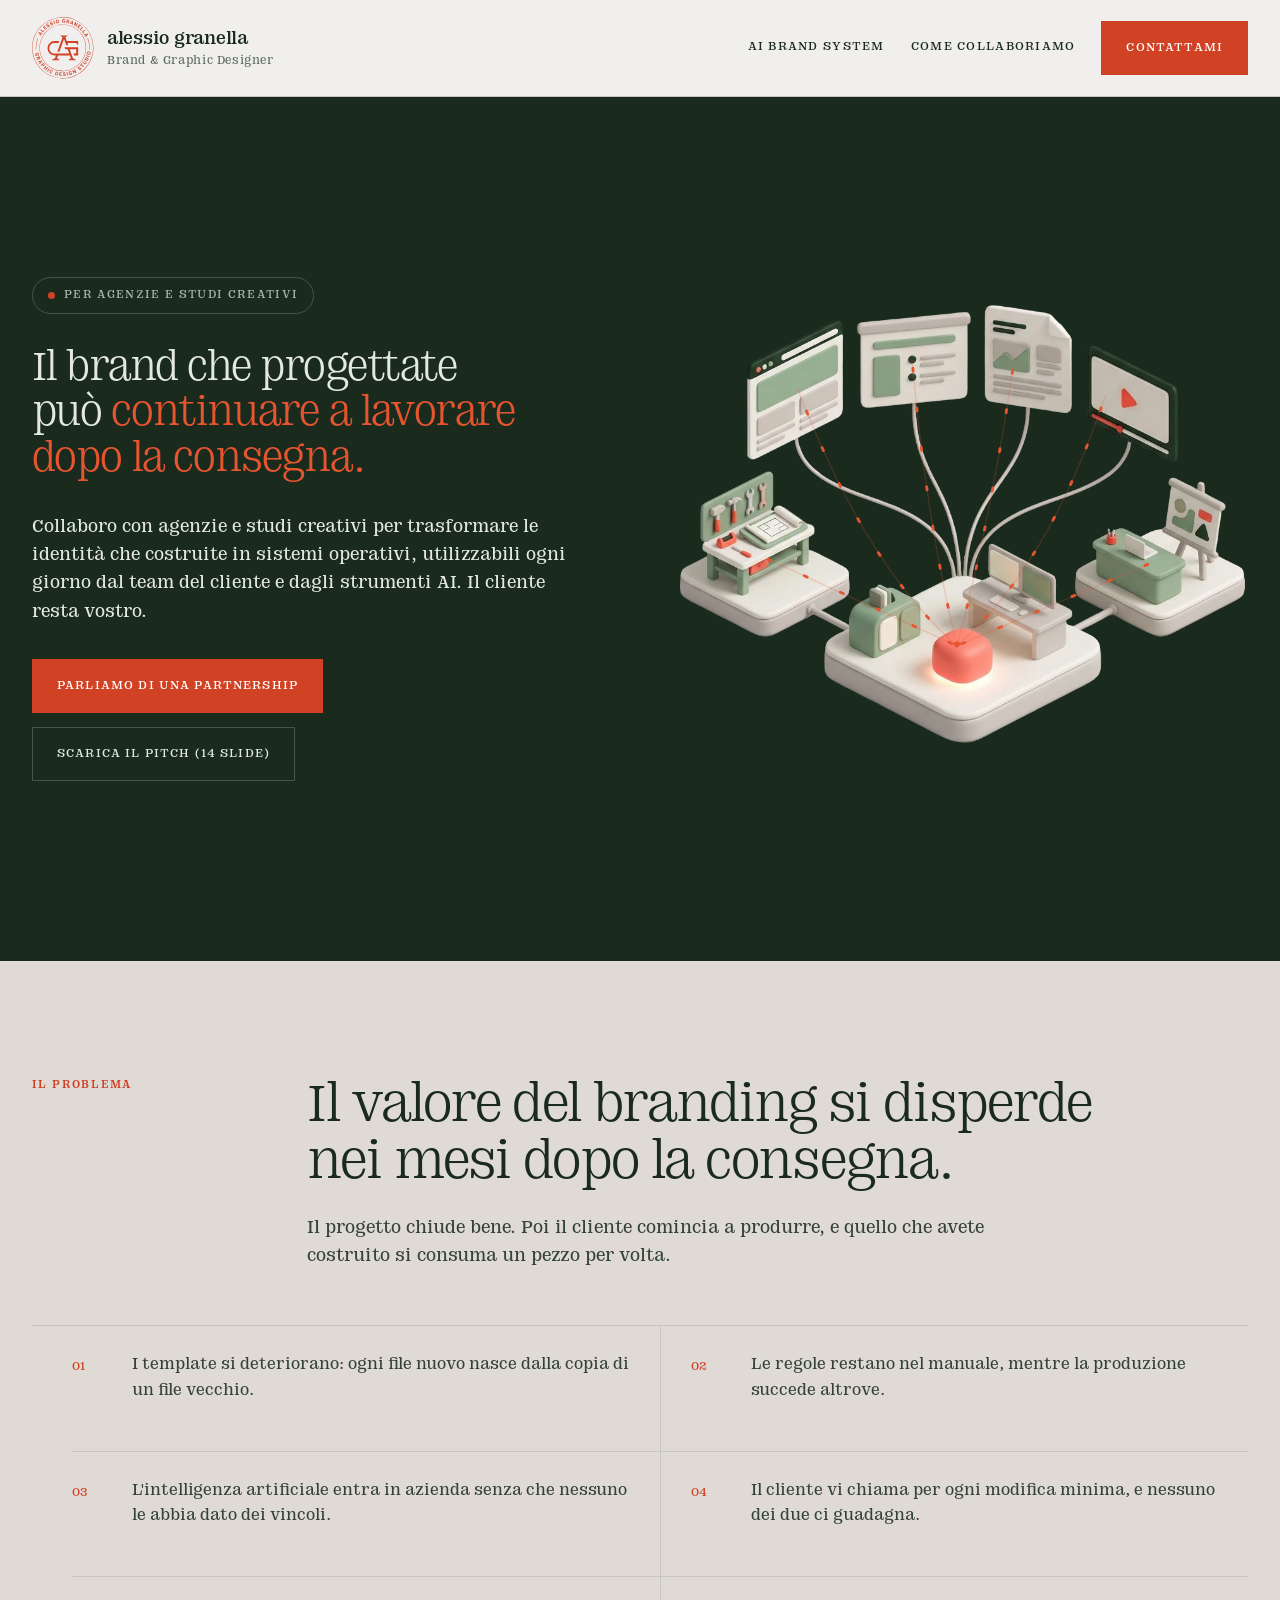
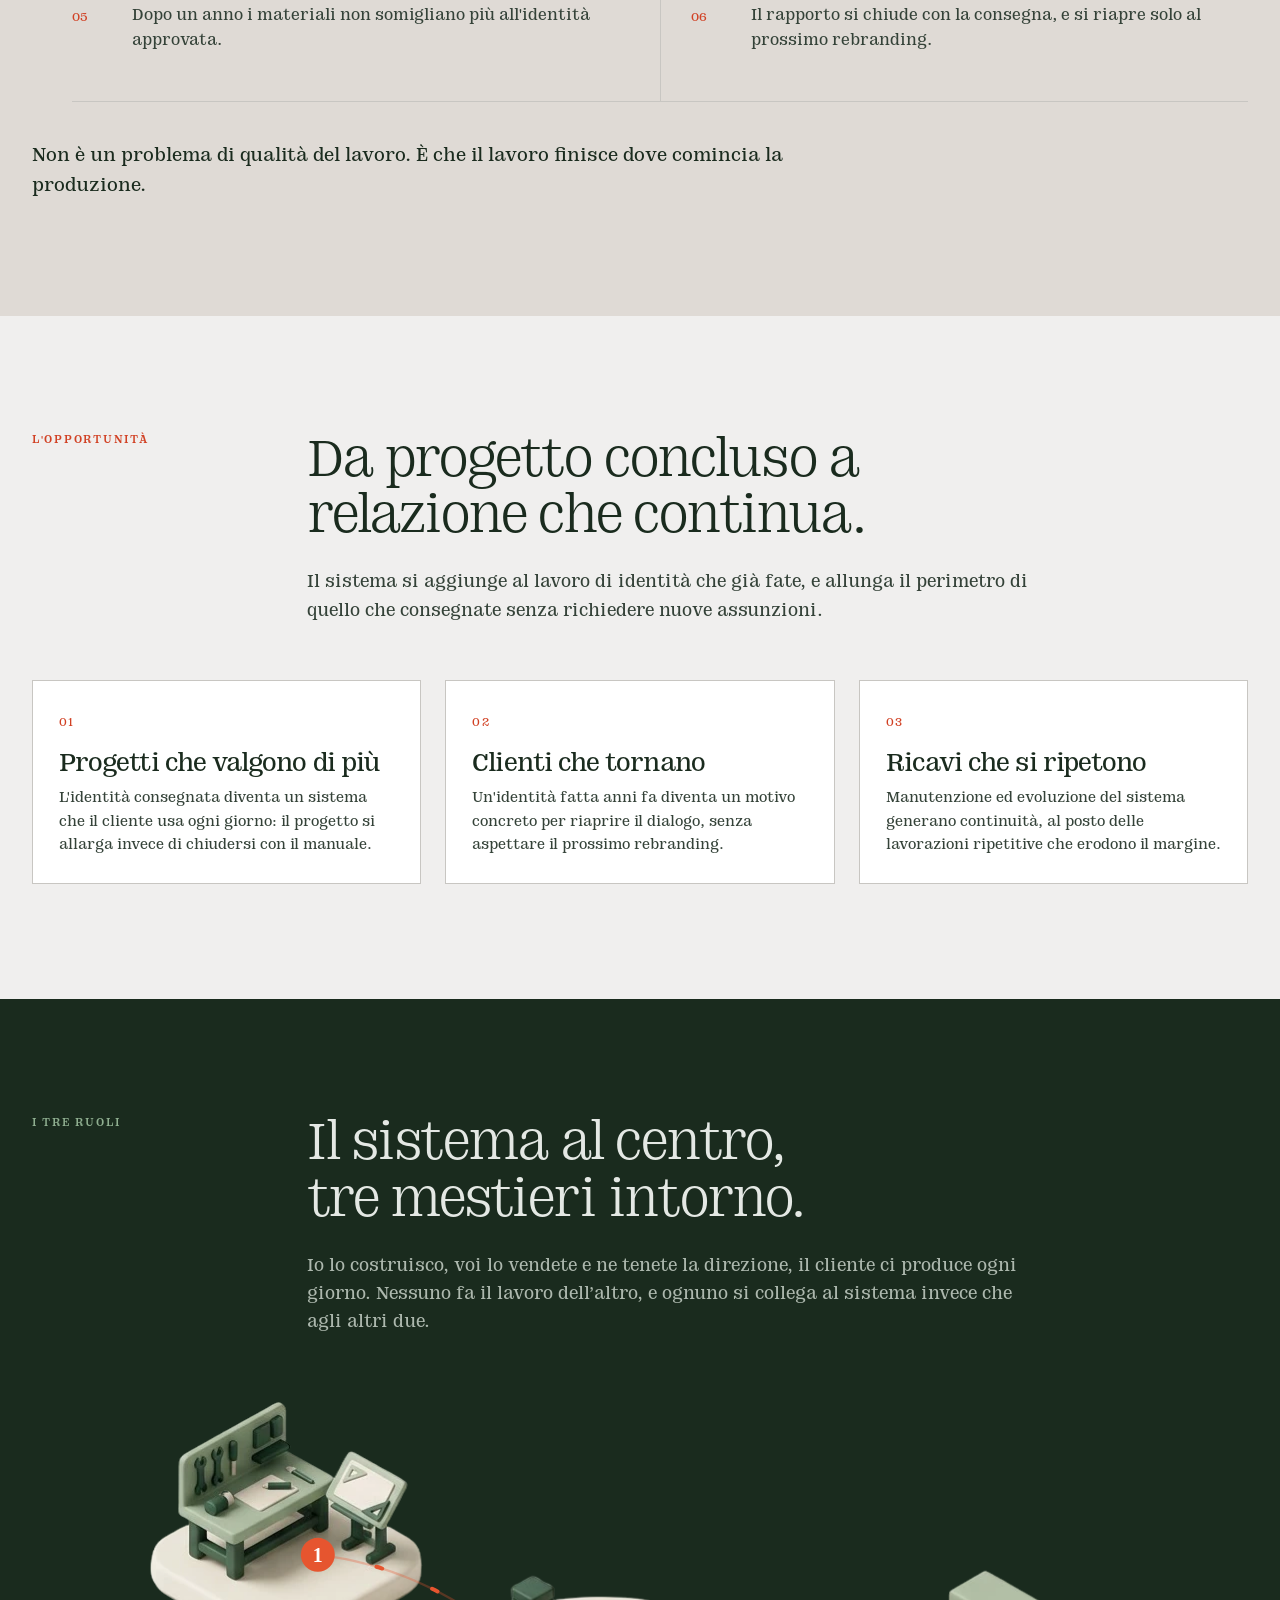
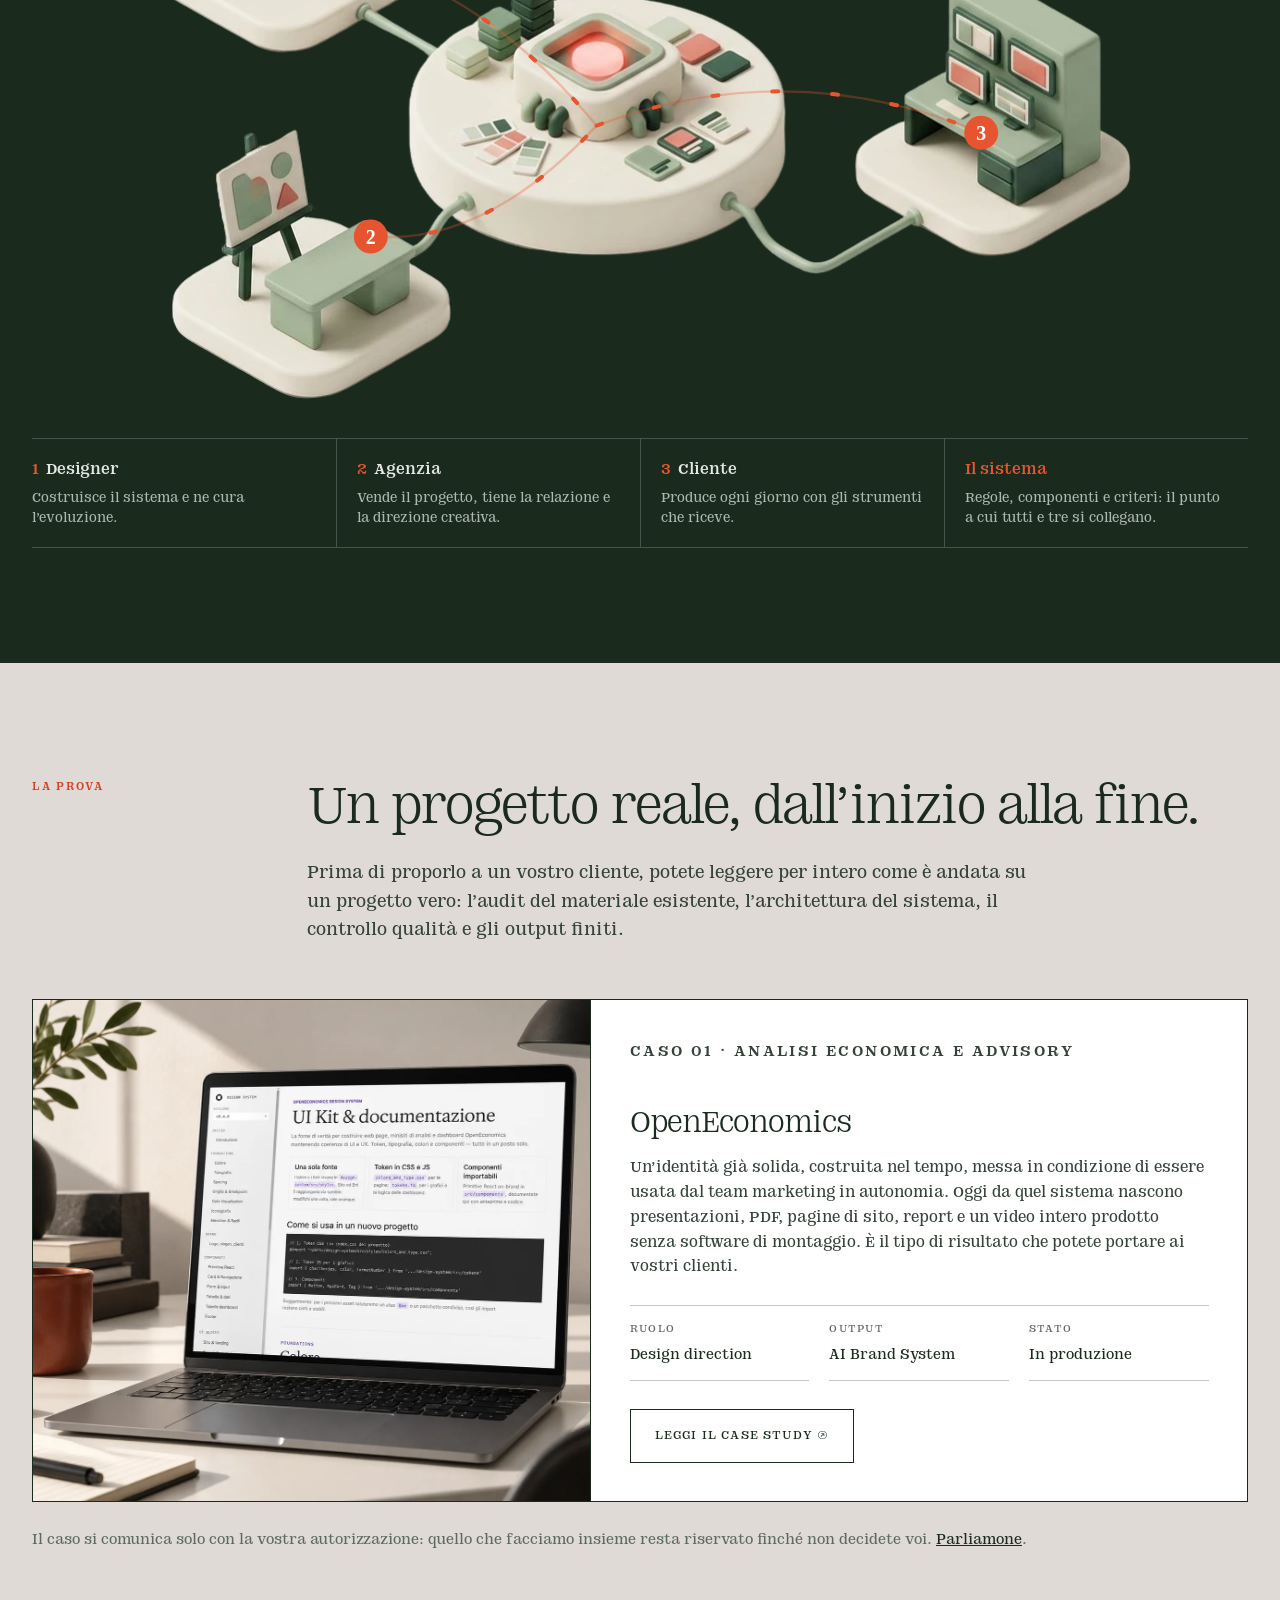
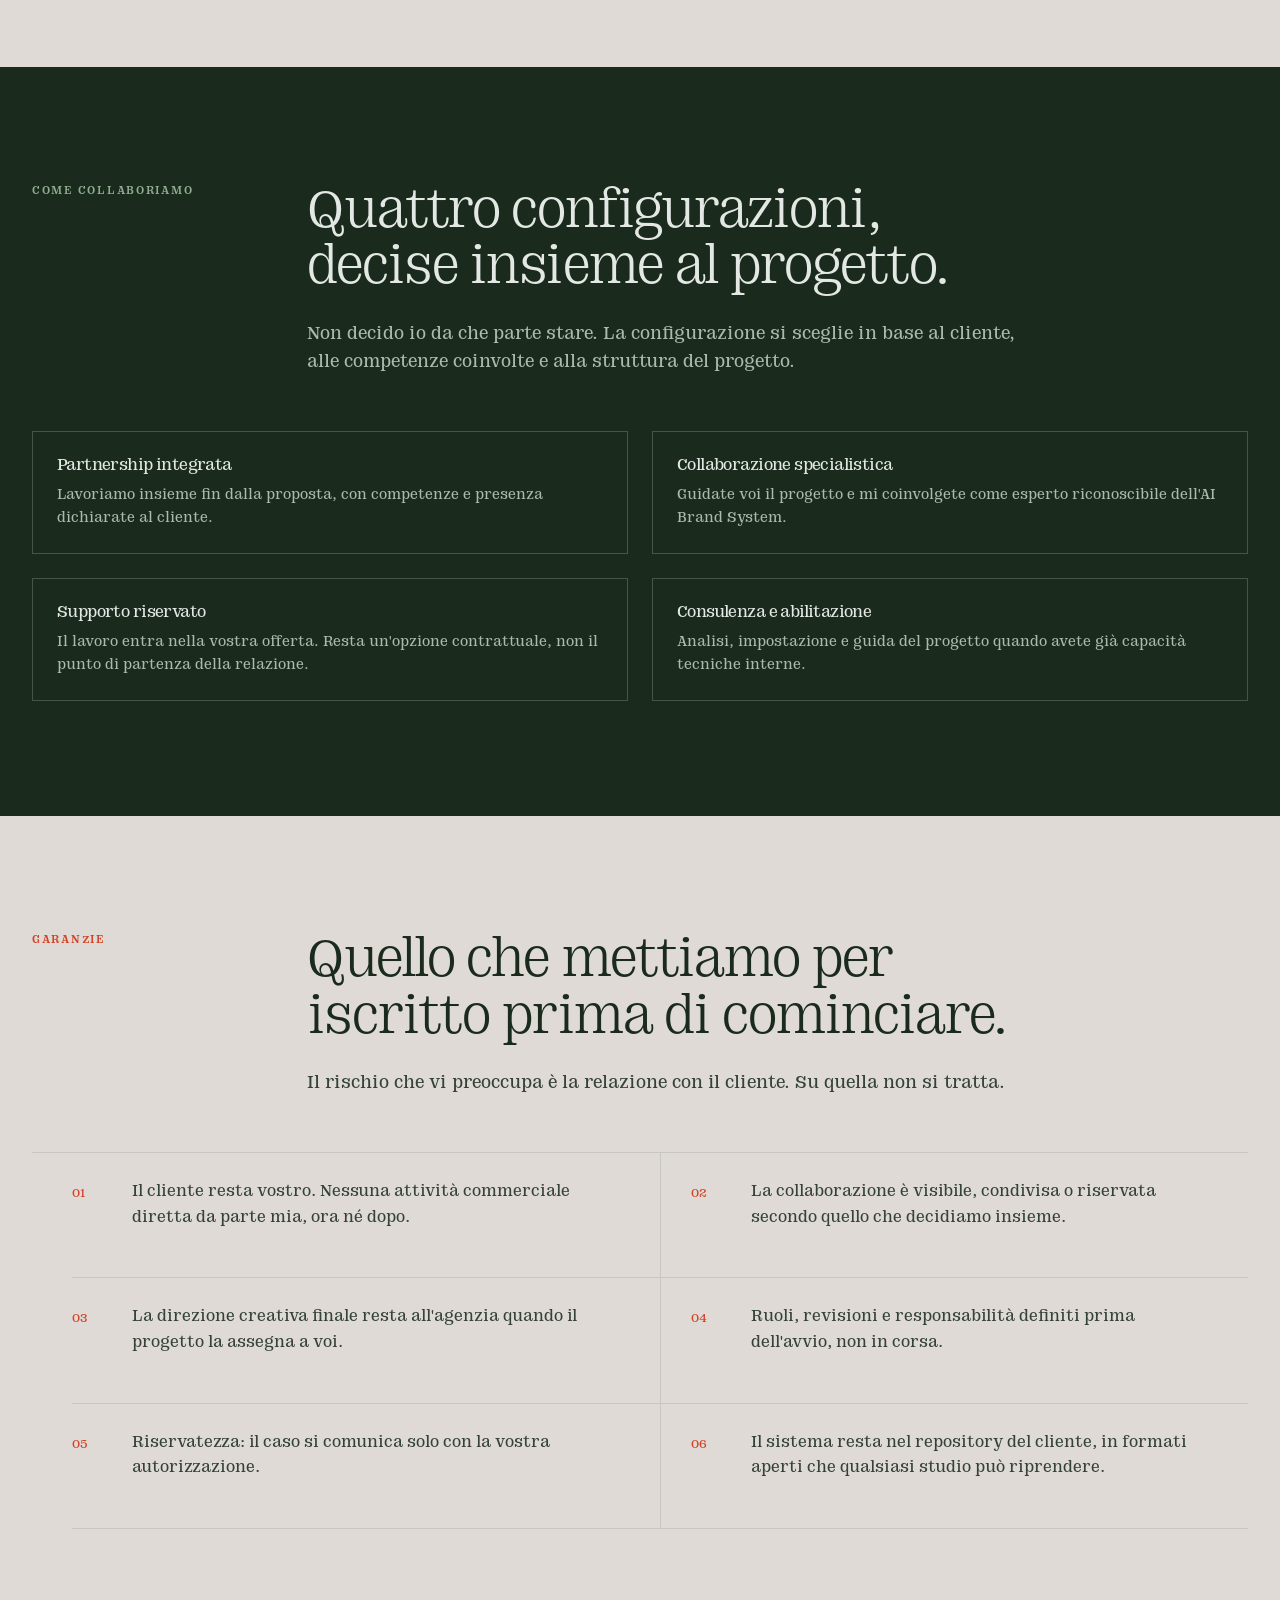
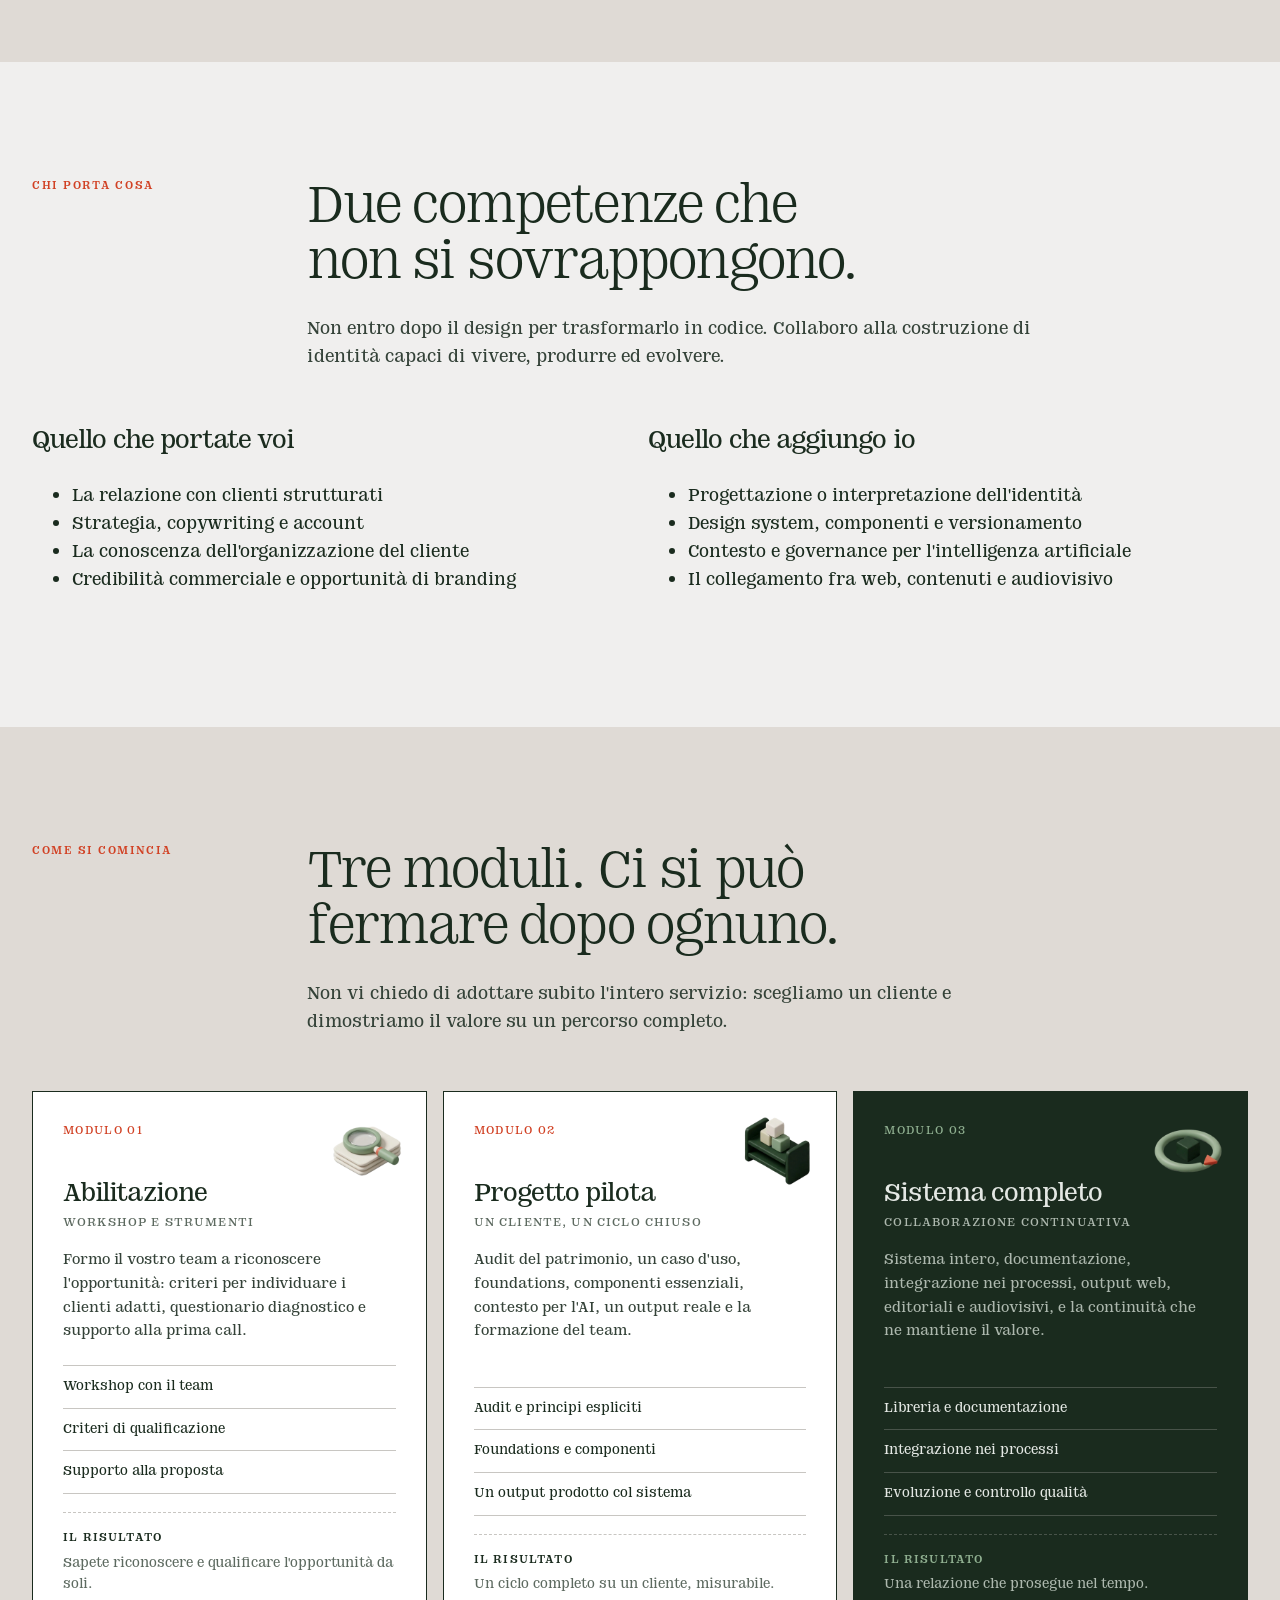
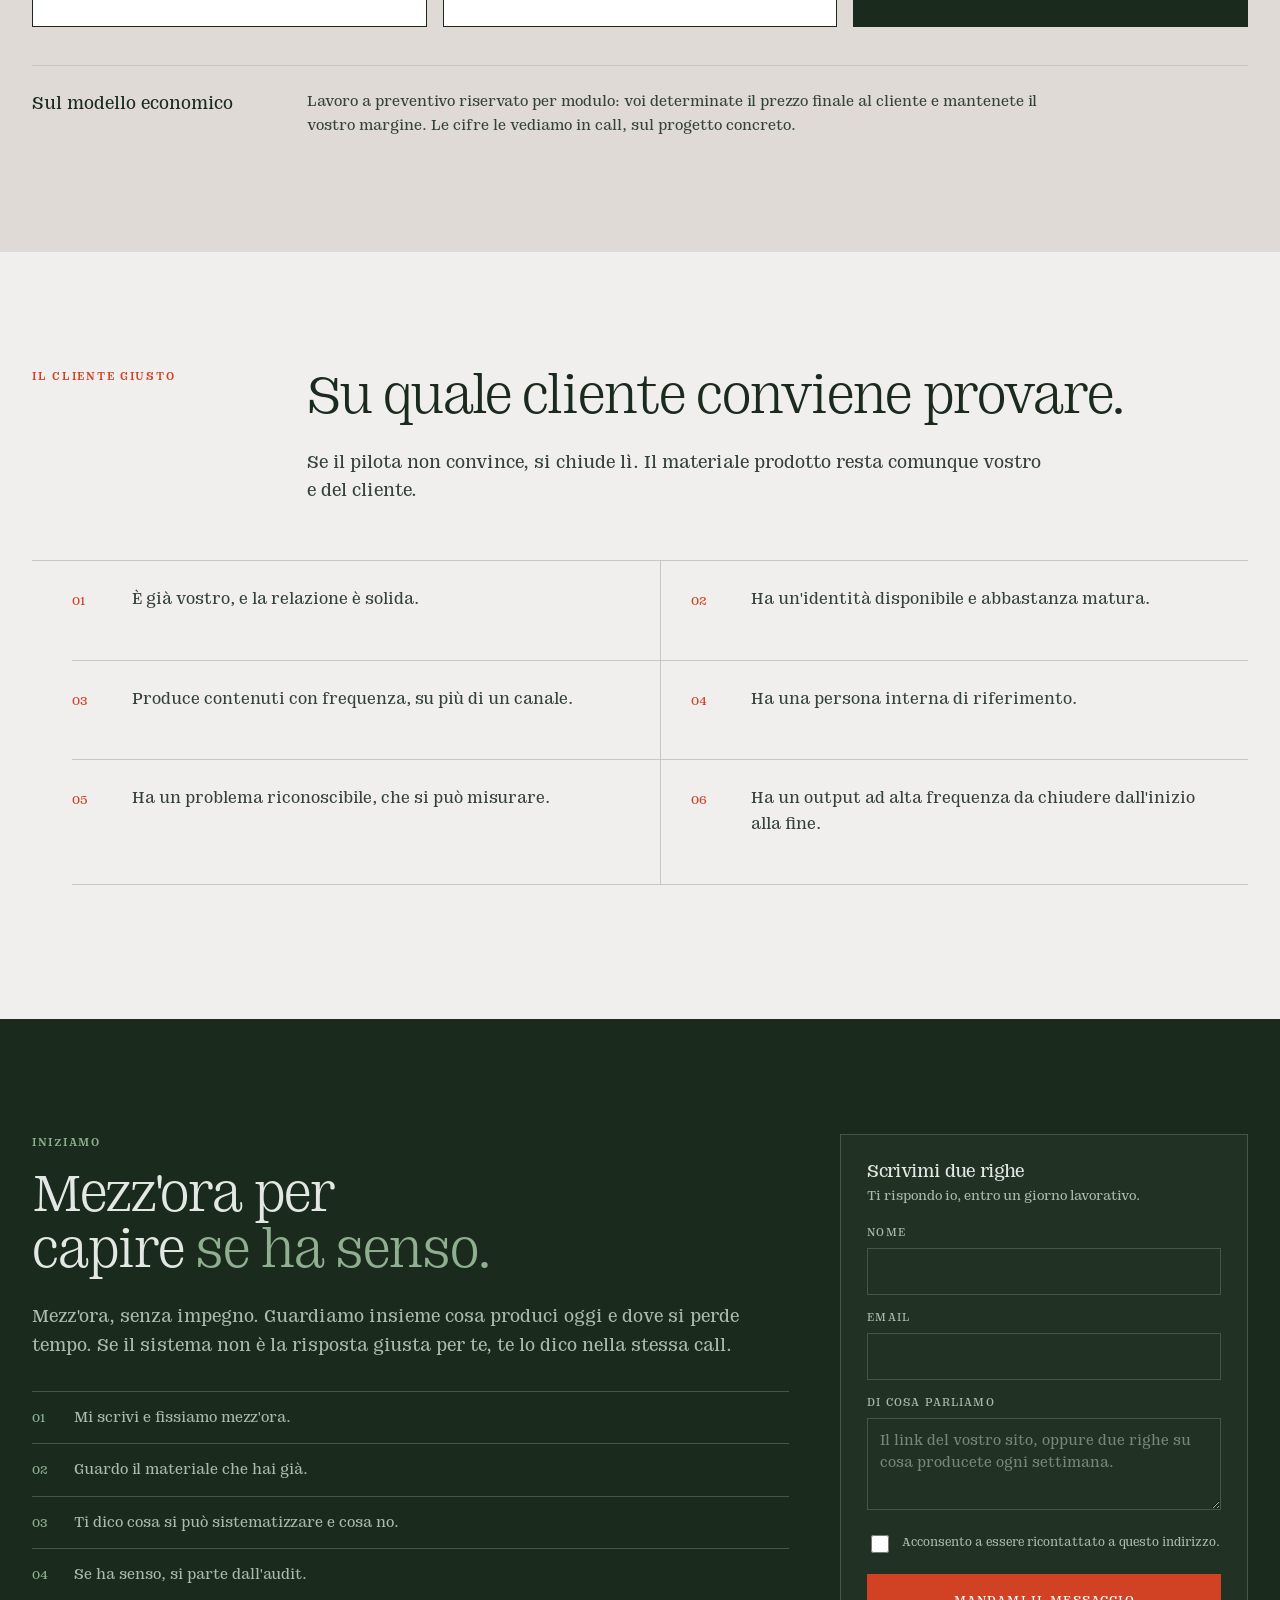
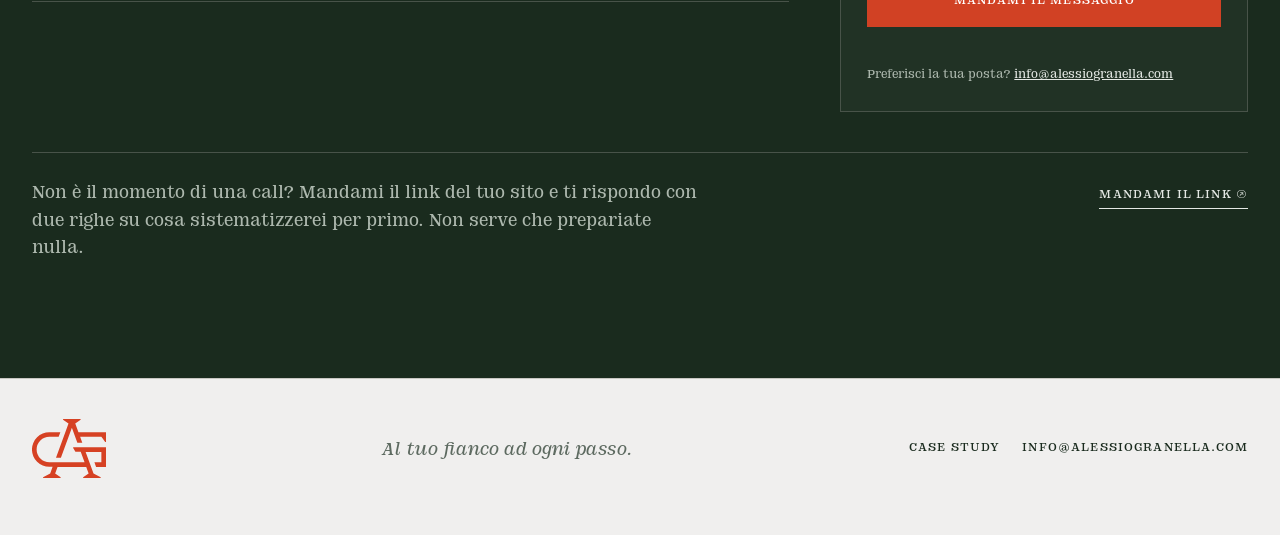
==== commit 59ac2bc9: "Il pitch agenzie prende le illustrazioni nuove Copertina con l'illustrazione della landing agenzie a" ====
--- a/agenzie/index.html
+++ b/agenzie/index.html
@@ -450,7 +450,7 @@
     <p class="lead">Collaboro con agenzie e studi creativi per trasformare le identità che costruite in sistemi operativi, utilizzabili ogni giorno dal team del cliente e dagli strumenti AI. Il cliente resta vostro.</p>
     <div class="actions">
       <a class="btn btn-primary" href="#contatto">Parliamo di una partnership</a>
-      <a class="btn btn-ghost" href="../assets/AI-Brand-System-Pitch-Agenzie.pdf" target="_blank" rel="noopener">Scarica il pitch (13 slide)</a>
+      <a class="btn btn-ghost" href="../assets/AI-Brand-System-Pitch-Agenzie.pdf" target="_blank" rel="noopener">Scarica il pitch (14 slide)</a>
     </div>
   </div></div>
 </header>
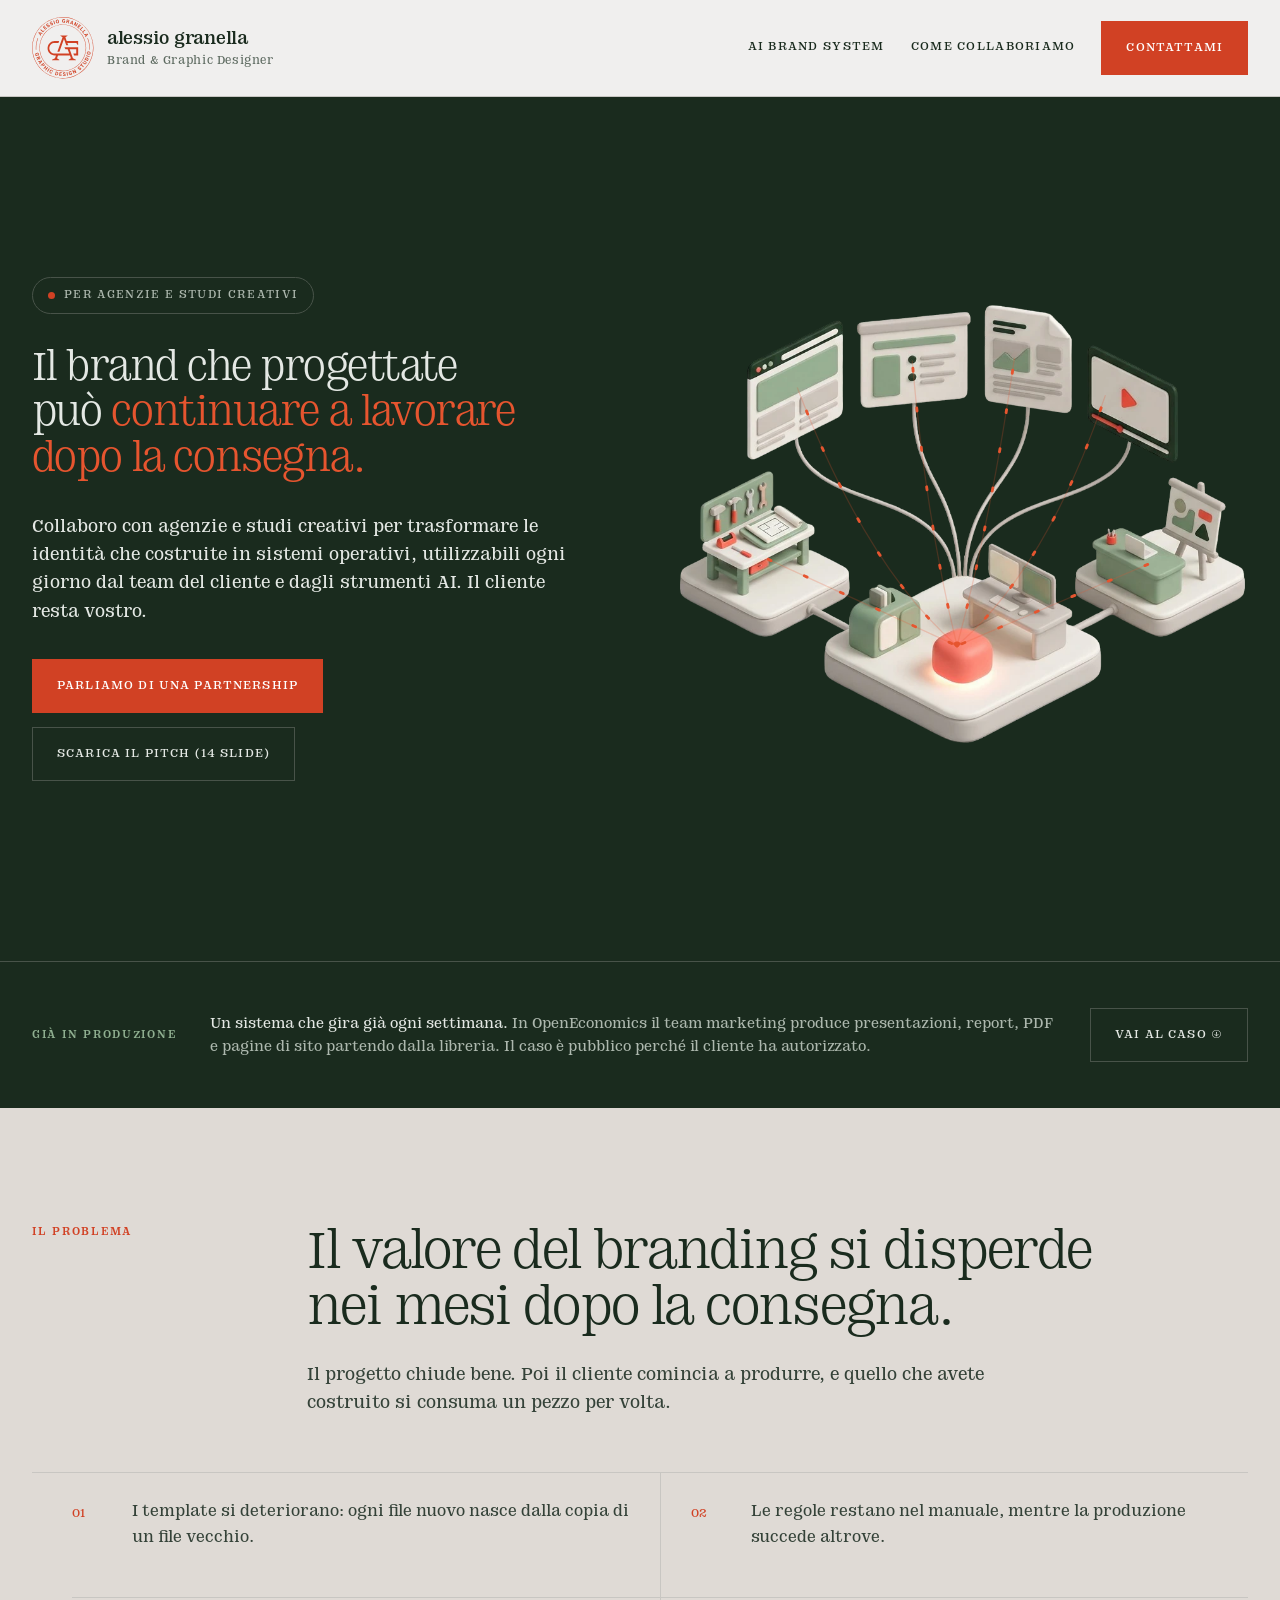
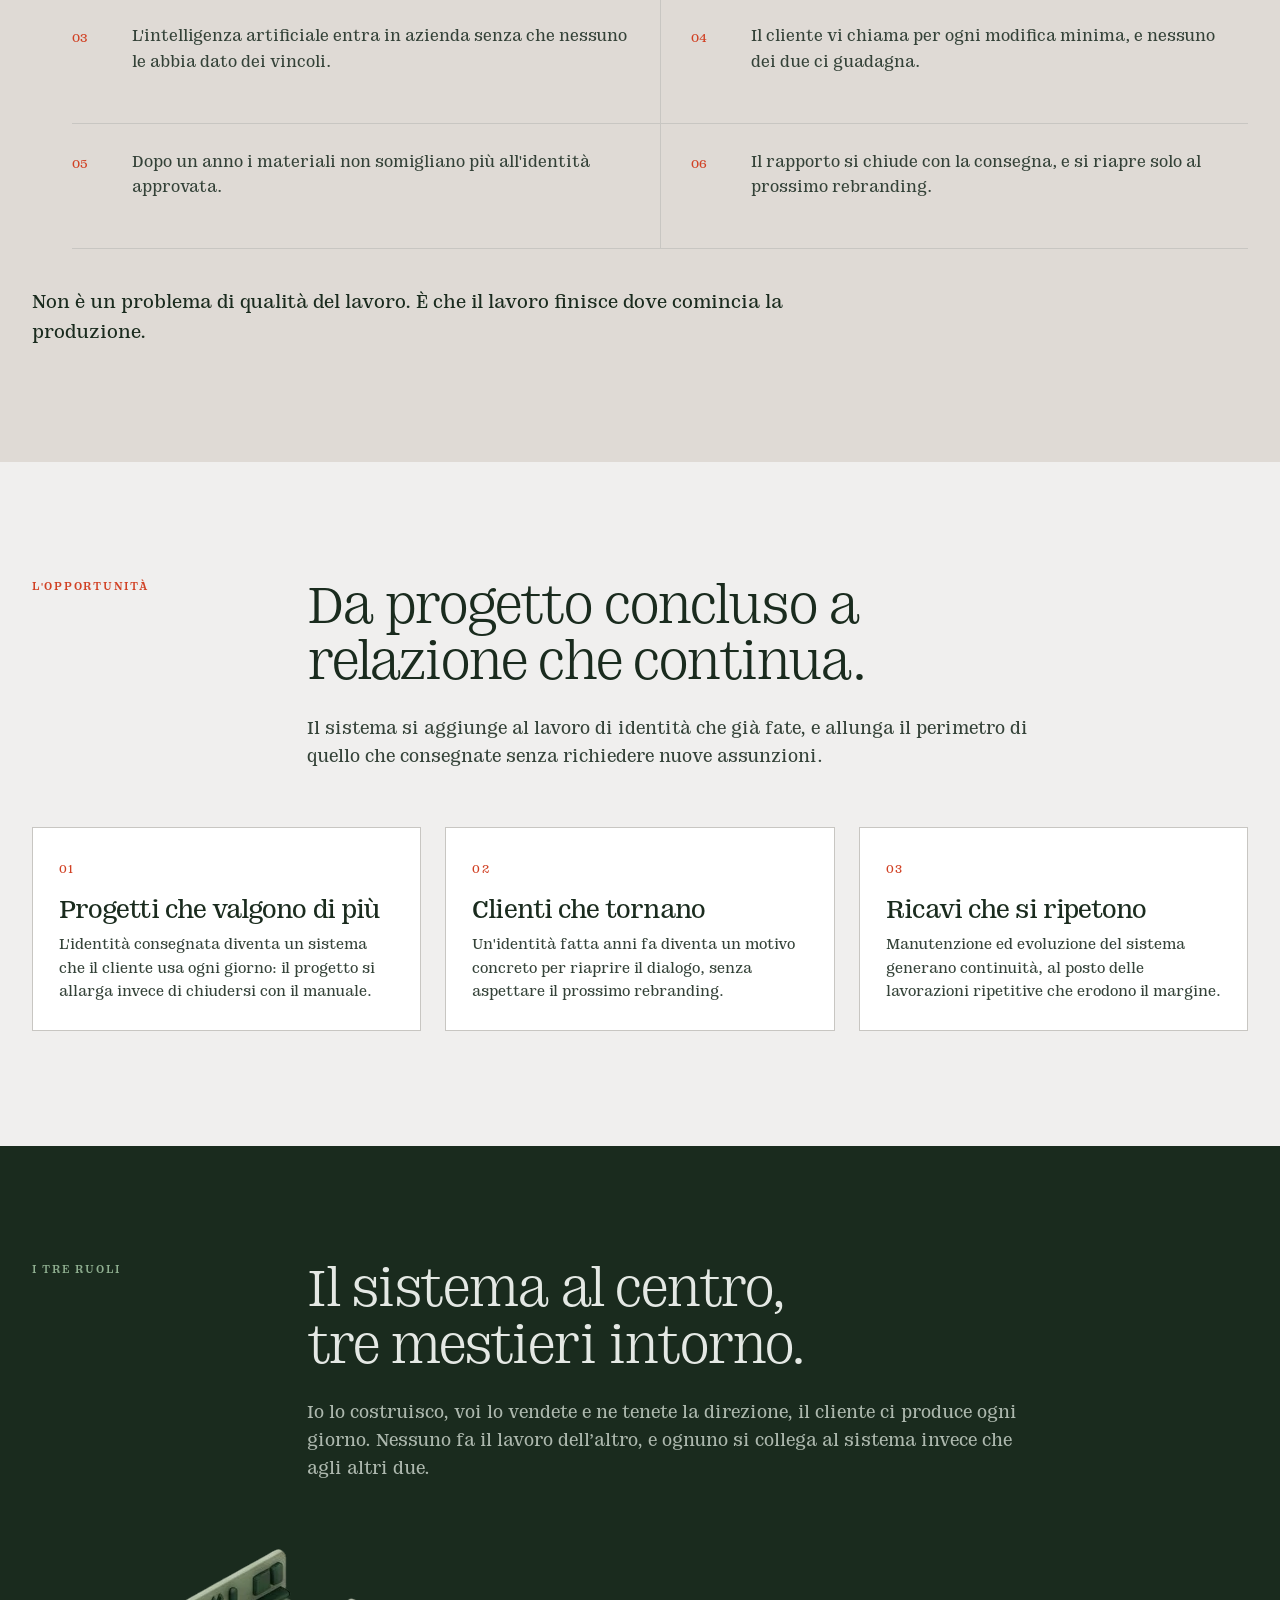
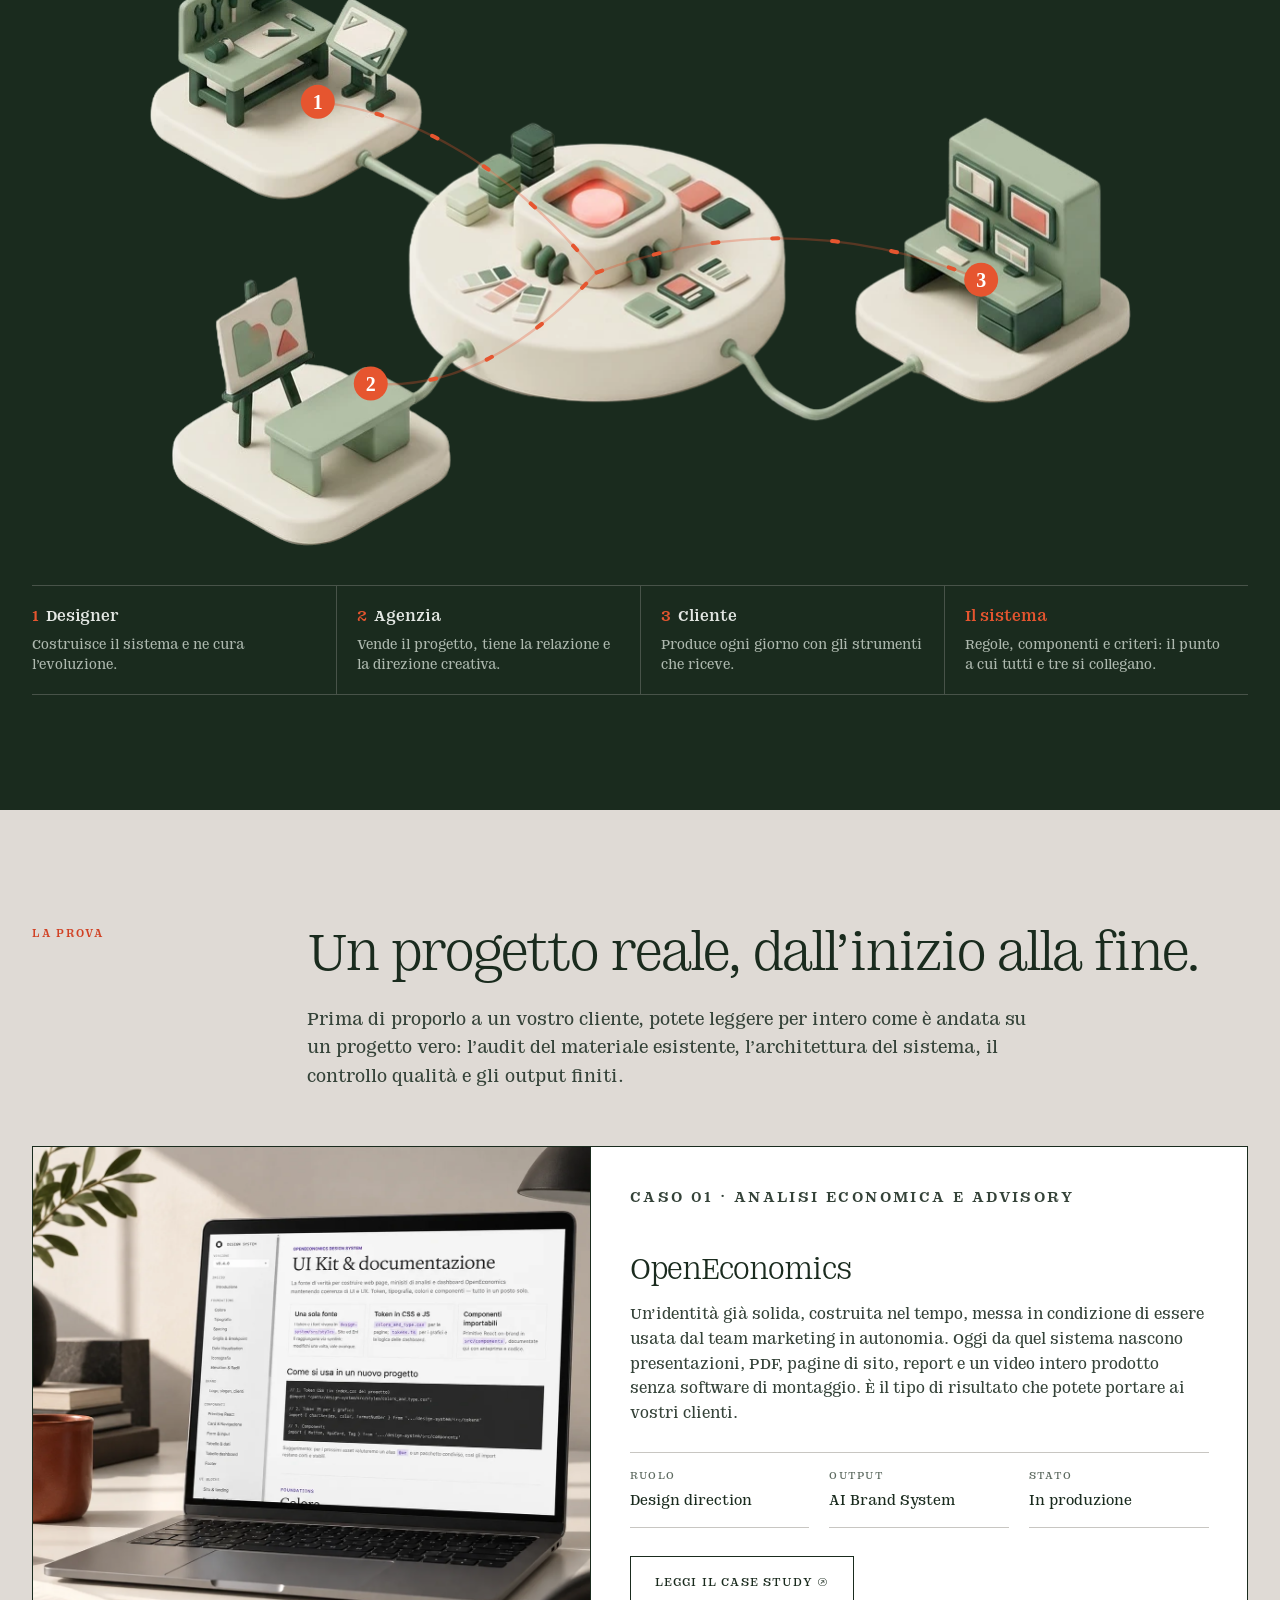
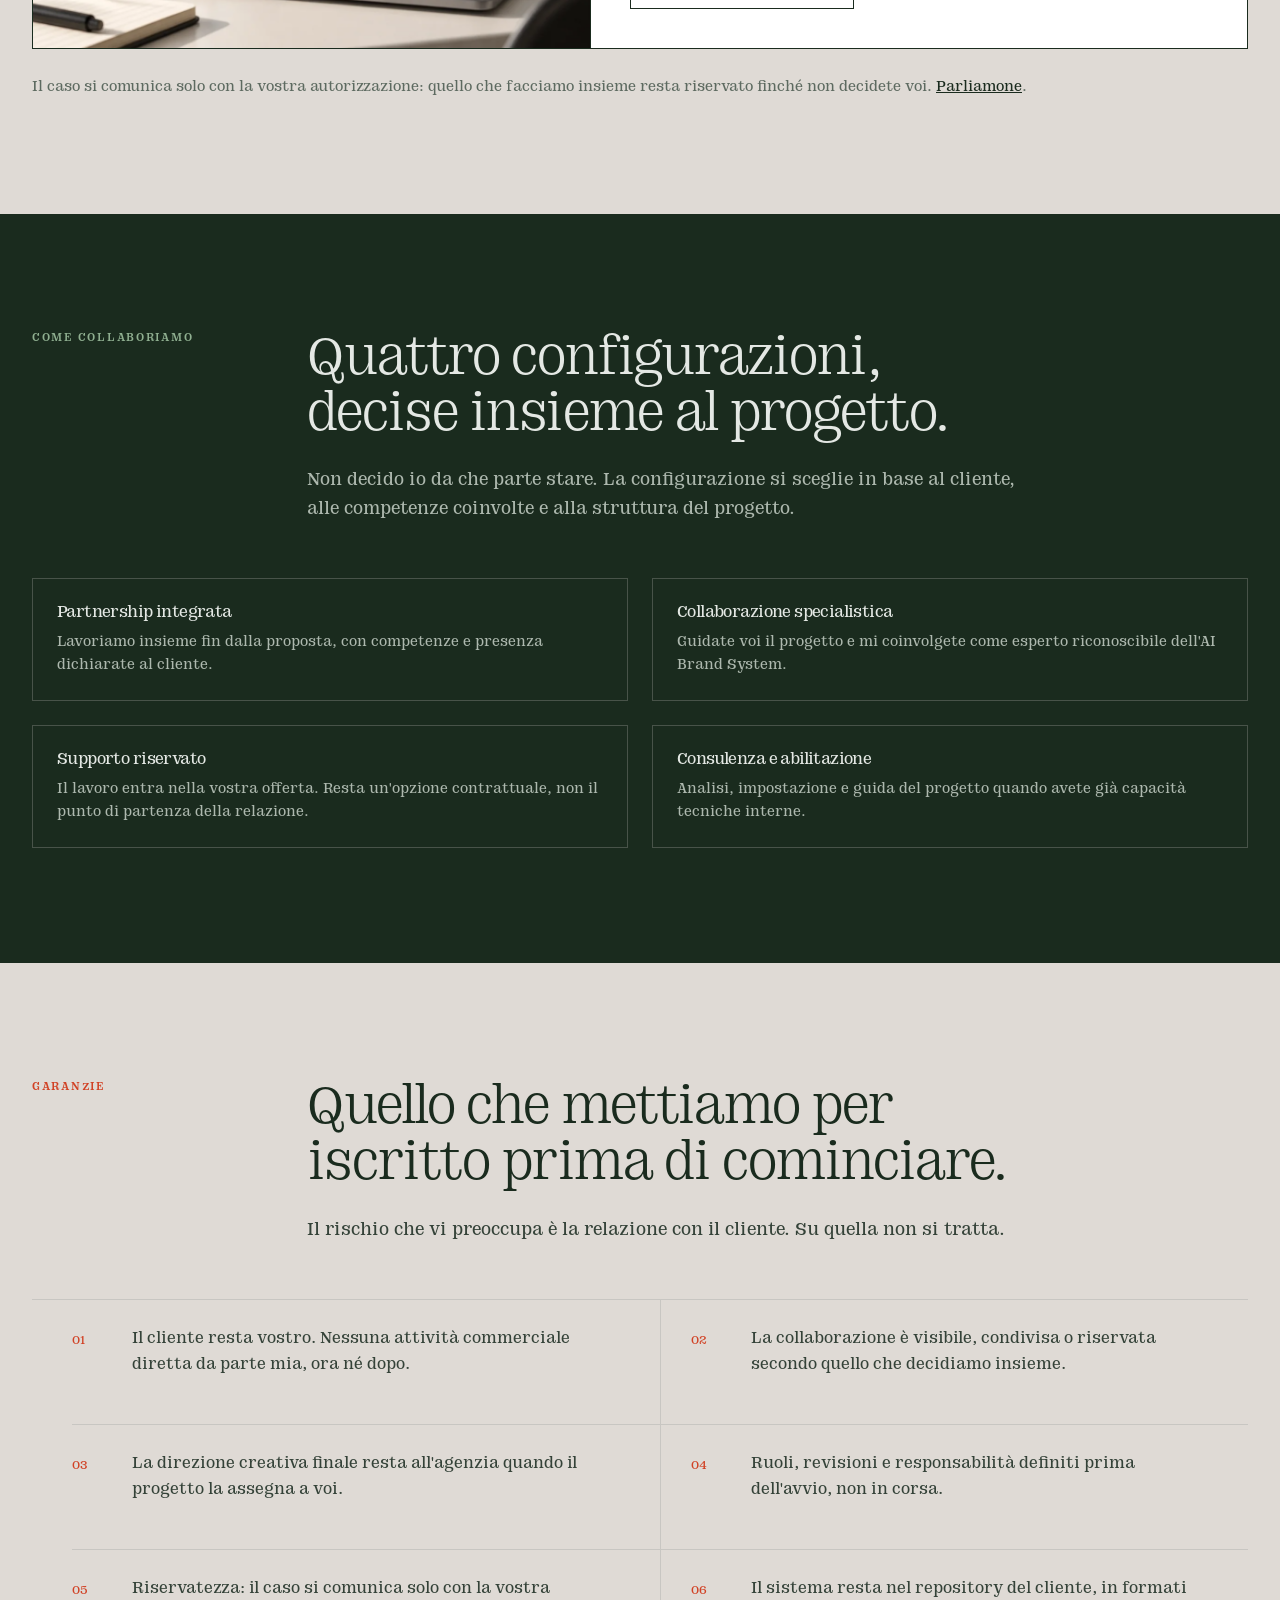
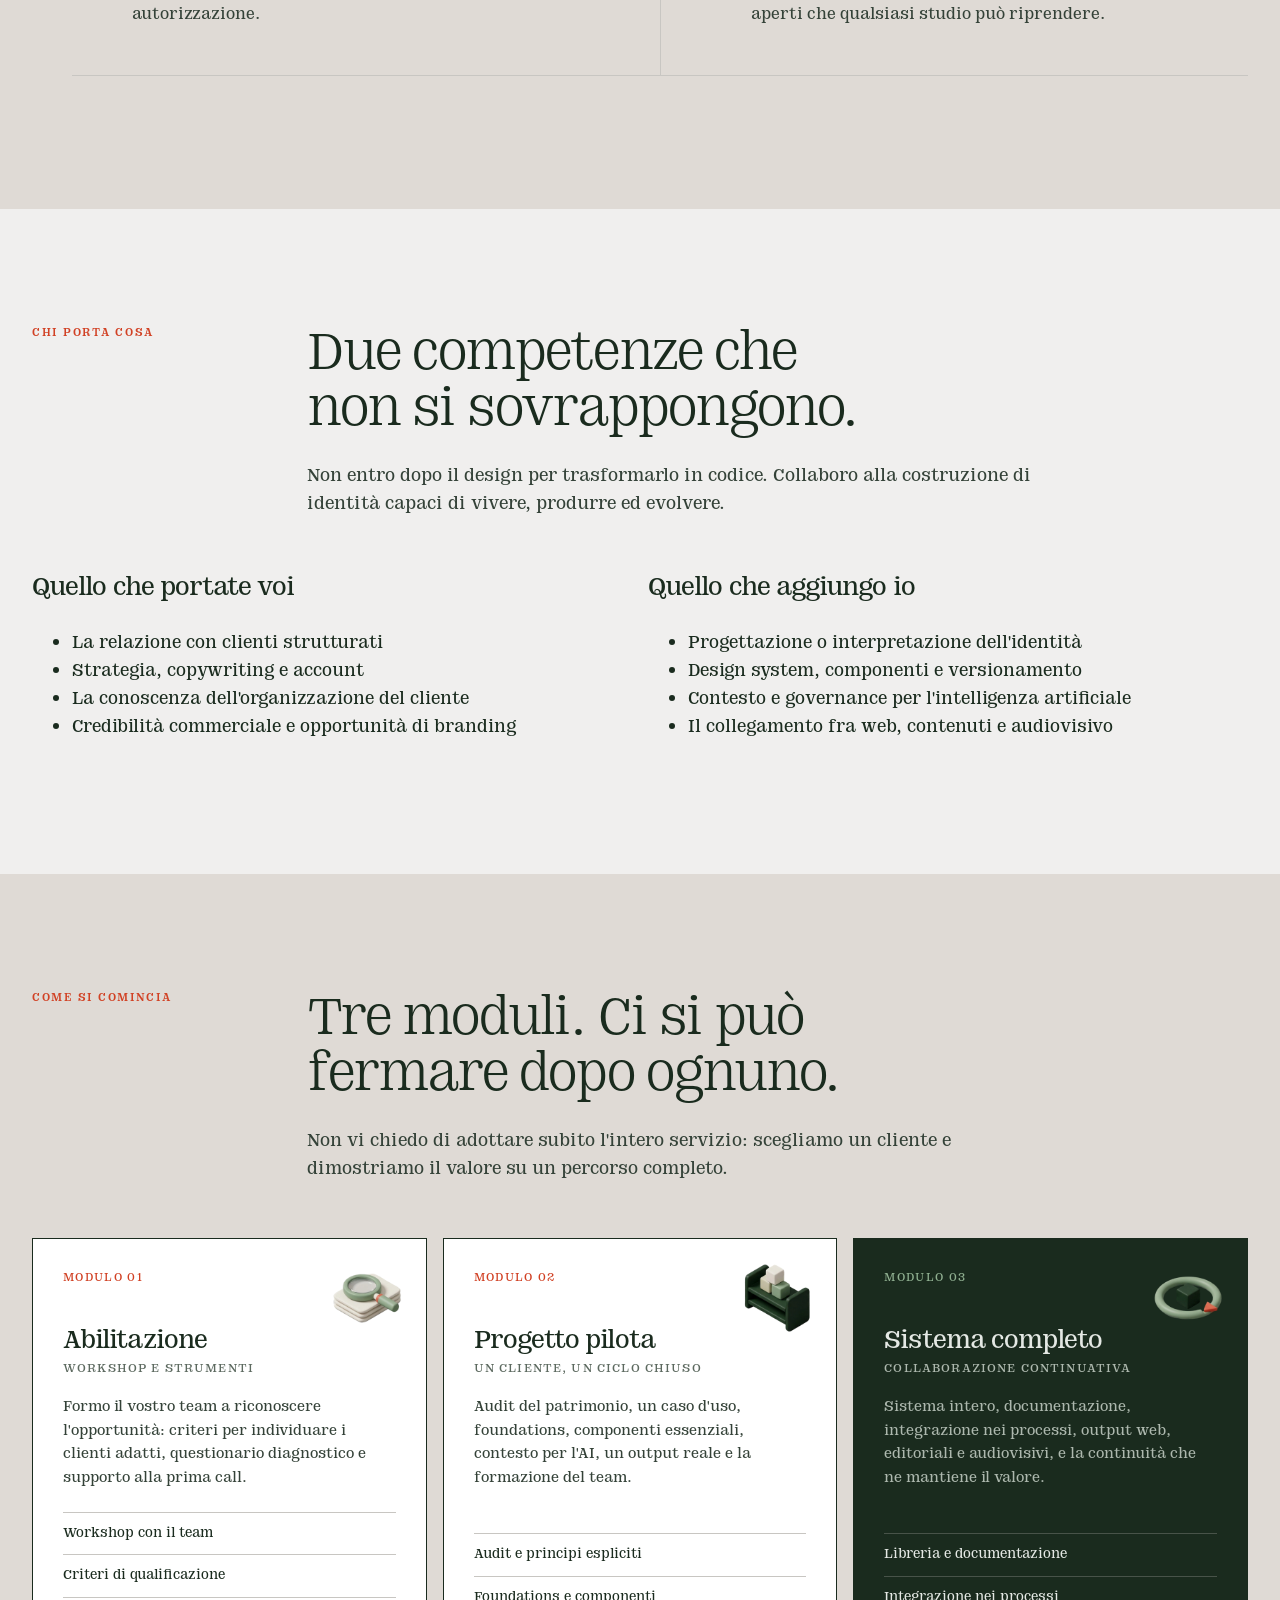
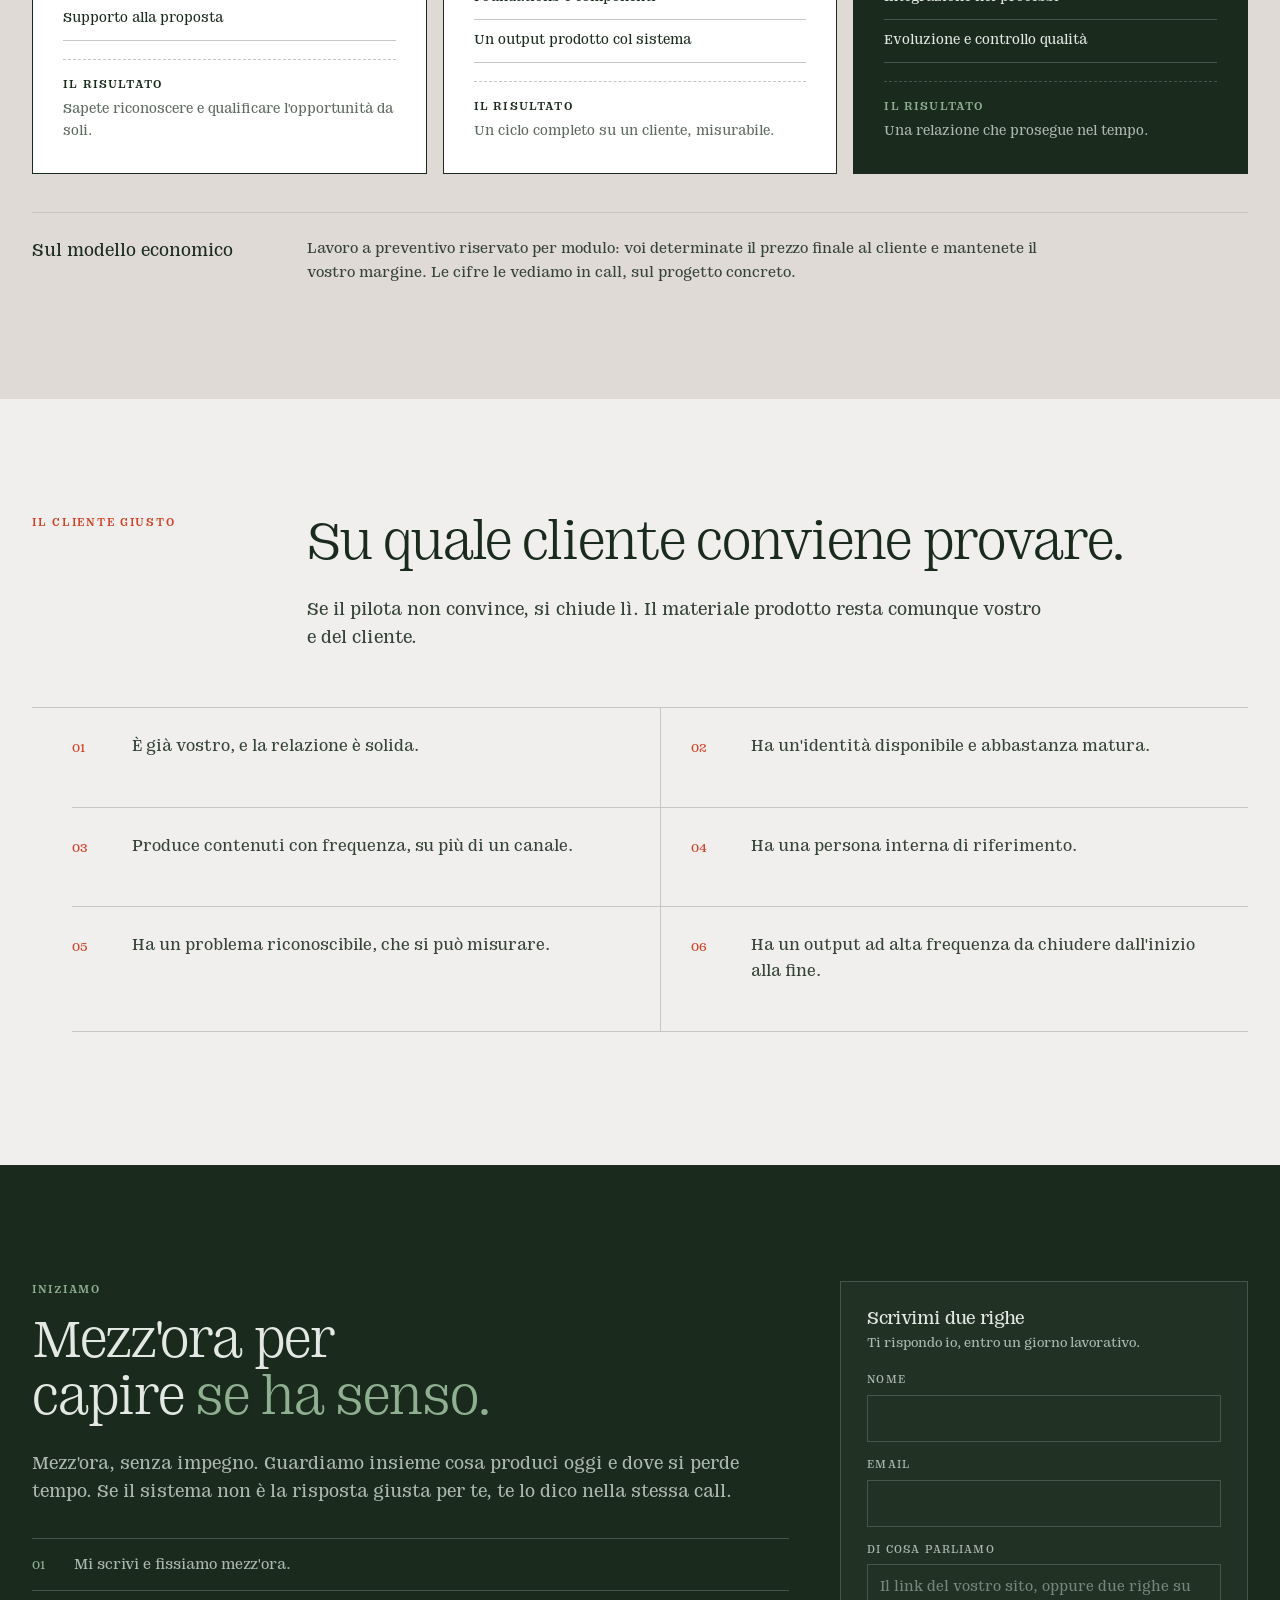
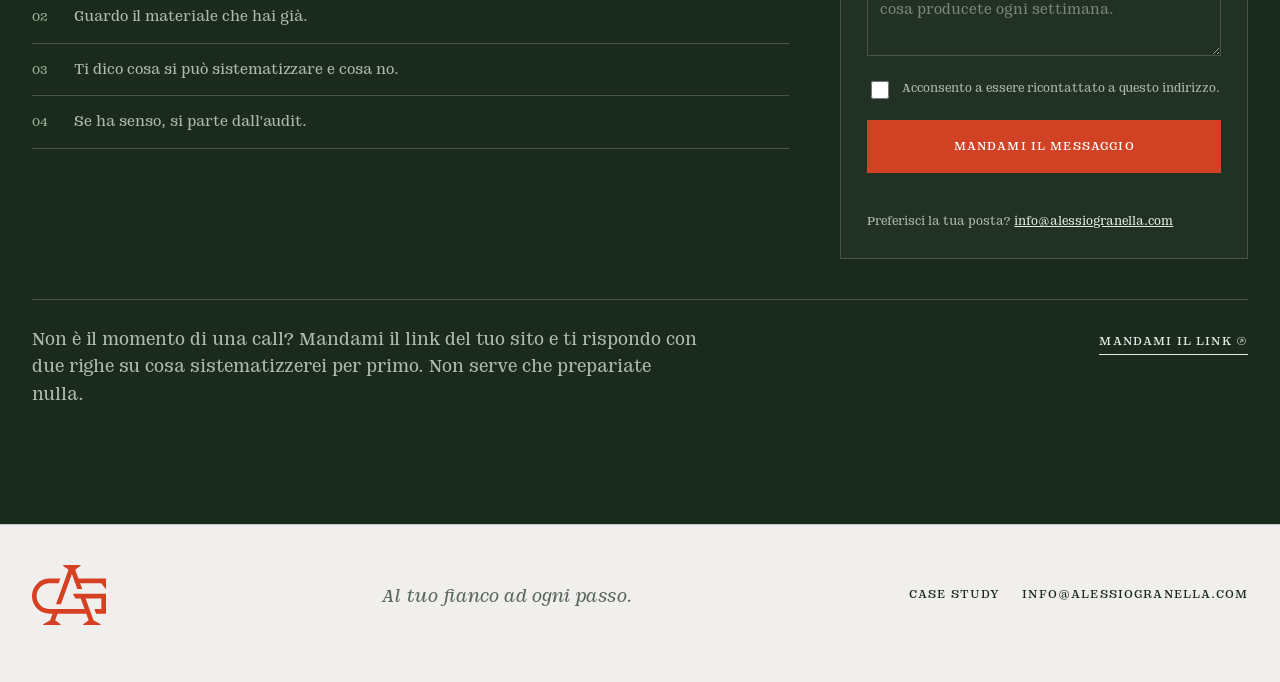
==== commit b38e722d: "Prova sotto la hero, esempio approvato/scartato, due FAQ Landing aziende - fascia "Già in produzione" ====
--- a/agenzie/index.html
+++ b/agenzie/index.html
@@ -265,7 +265,7 @@
   .hero>.wrap{order:1}
   .hero-copy{max-width:none}
   .hero-stage{position:static;max-width:none;padding-inline:0}
-  .hero-art{position:static;transform:none;height:auto;width:100%;max-width:560px;margin:38px auto 0}
+  .hero-art{position:static;left:auto;transform:none;height:auto;width:100%;max-width:560px;margin:38px auto 0}
   .hero-art img{width:100%;height:auto}
   .levels,.phases,.fit{grid-template-columns:1fr}
   .map{grid-template-columns:1fr;gap:26px}
@@ -346,6 +346,7 @@
 .porte small{color:var(--rust);font-size:.76rem;text-transform:uppercase;letter-spacing:.11em}
 .porte h3{margin:14px 0 8px}
 .porte p{font-size:.95rem;color:var(--body);margin:0}
+@media(min-width:721px){.porte-3{grid-template-columns:repeat(3,1fr)}}
 @media(max-width:720px){.porte{grid-template-columns:1fr}}
 
 /* le cinque fasi del metodo, in riga sotto lo schema del motore */
@@ -365,14 +366,17 @@
 .agenzie h3{margin:0 0 8px;font-size:1.05rem;color:var(--on-dark)}
 .agenzie p{margin:0;font-size:.93rem;color:var(--on-dark-mut)}
 .ag-cta{margin-top:30px}
+@media(min-width:821px){.agenzie-2{grid-template-columns:repeat(2,1fr)}}
 @media(max-width:820px){.agenzie{grid-template-columns:1fr}}
 /* il baricentro ottico di questa illustrazione e al 51,53%: cosi resta
    centrata sul blocco di testo a qualsiasi dimensione */
 /* l'illustrazione e otticamente centrata (49,3% x 51,2%): basta centrarla
    sul blocco di testo, senza compensazioni */
-.hero-art{left:53%;transform:translateY(-51.2%);width:min(47%,600px);height:auto;max-width:none}
+@media(min-width:941px){
+  .hero-art{left:53%;transform:translateY(-51.2%);width:min(47%,600px);height:auto;max-width:none}
+  .hero-copy{max-width:min(46ch,44%)}
+}
 .hero-art img{width:100%;height:auto;display:block}
-.hero-copy{max-width:min(46ch,44%)}
 
 /* schema dei tre ruoli: legenda sotto l'illustrazione, mai sopra
    (l'immagine non ha zone libere sufficienti a reggere etichette) */
@@ -418,6 +422,15 @@
 .hero-flusso .u3{animation-delay:-1.7s}  .hero-flusso .u4{animation-delay:-2.45s}
 @keyframes heroag{to{stroke-dashoffset:-63}}
 @media(prefers-reduced-motion:reduce){.hero-flusso .imp{animation:none;opacity:.45;stroke-dasharray:none}}
+
+/* fascia di prova sotto la hero */
+.prova{padding-block:clamp(30px,4vw,46px);background:var(--ink);border-top:1px solid var(--line-dark)}
+.prova-in{display:grid;grid-template-columns:auto minmax(0,1fr) auto;gap:14px 34px;align-items:center}
+.prova-in .eyebrow{white-space:nowrap}
+.prova-txt{margin:0;color:var(--on-dark-mut);font-size:clamp(.95rem,1.15vw,1.06rem);line-height:1.5}
+.prova-txt b{color:var(--on-dark);font-weight:400}
+.prova-in .btn{white-space:nowrap}
+@media(max-width:860px){.prova-in{grid-template-columns:1fr;gap:12px}.prova-in .btn{justify-self:start}}
 </style>
 </head>
 <body>
@@ -450,12 +463,23 @@
     <p class="lead">Collaboro con agenzie e studi creativi per trasformare le identità che costruite in sistemi operativi, utilizzabili ogni giorno dal team del cliente e dagli strumenti AI. Il cliente resta vostro.</p>
     <div class="actions">
       <a class="btn btn-primary" href="#contatto">Parliamo di una partnership</a>
-      <a class="btn btn-ghost" href="../assets/AI-Brand-System-Pitch-Agenzie.pdf" target="_blank" rel="noopener">Scarica il pitch (14 slide)</a>
+      <a class="btn btn-ghost" href="../assets/AI-Brand-System-Pitch-Agenzie-v3.pdf" target="_blank" rel="noopener">Scarica il pitch (14 slide)</a>
     </div>
   </div></div>
 </header>
 
 <main>
+
+<section class="prova dark">
+  <div class="wrap">
+    <div class="prova-in">
+      <p class="eyebrow">Già in produzione</p>
+      <p class="prova-txt"><b>Un sistema che gira già ogni settimana.</b> In OpenEconomics il team marketing produce presentazioni, report, PDF e pagine di sito partendo dalla libreria. Il caso è pubblico perché il cliente ha autorizzato.</p>
+      <a class="btn btn-ghost" href="#casestudy">Vai al caso ↓</a>
+    </div>
+  </div>
+</section>
+
 
 <section class="band" style="background:var(--soft)">
   <div class="wrap">
@@ -487,7 +511,7 @@
         <p class="lead">Il sistema si aggiunge al lavoro di identità che già fate, e allunga il perimetro di quello che consegnate senza richiedere nuove assunzioni.</p>
       </div>
     </div>
-    <div class="porte reveal" style="grid-template-columns:repeat(3,1fr)">
+    <div class="porte porte-3 reveal">
       <article>
         <small>01</small>
         <h3>Progetti che valgono di più</h3>
@@ -579,7 +603,7 @@
         <p class="lead">Non decido io da che parte stare. La configurazione si sceglie in base al cliente, alle competenze coinvolte e alla struttura del progetto.</p>
       </div>
     </div>
-    <div class="agenzie reveal" style="grid-template-columns:repeat(2,1fr)">
+    <div class="agenzie agenzie-2 reveal">
       <article>
         <h3>Partnership integrata</h3>
         <p>Lavoriamo insieme fin dalla proposta, con competenze e presenza dichiarate al cliente.</p>
@@ -783,7 +807,7 @@
 
 <script>
 const io=new IntersectionObserver(es=>es.forEach(e=>{if(e.isIntersecting){e.target.classList.add('on');io.unobserve(e.target)}}),{threshold:.08,rootMargin:'0px 0px -40px 0px'});
-document.querySelectorAll('.band .head, .band .prob, .band .levels, .band .map, .band .deliver, .band .ctrl, .band .phases, .band .fit, .band .faq, .band .cases, .band .porte, .band .fasi5, .band .agenzie, .band .schema, .band .cases, .cta-grid').forEach(el=>{el.classList.add('reveal');io.observe(el)});
+document.querySelectorAll('.band .head, .band .prob, .band .levels, .band .map, .band .deliver, .band .ctrl, .band .phases, .band .fit, .band .faq, .band .cases, .band .porte, .band .fasi5, .band .agenzie, .band .schema, .band .cases, .prova-in, .cta-grid').forEach(el=>{el.classList.add('reveal');io.observe(el)});
 </script>
 
 <script>
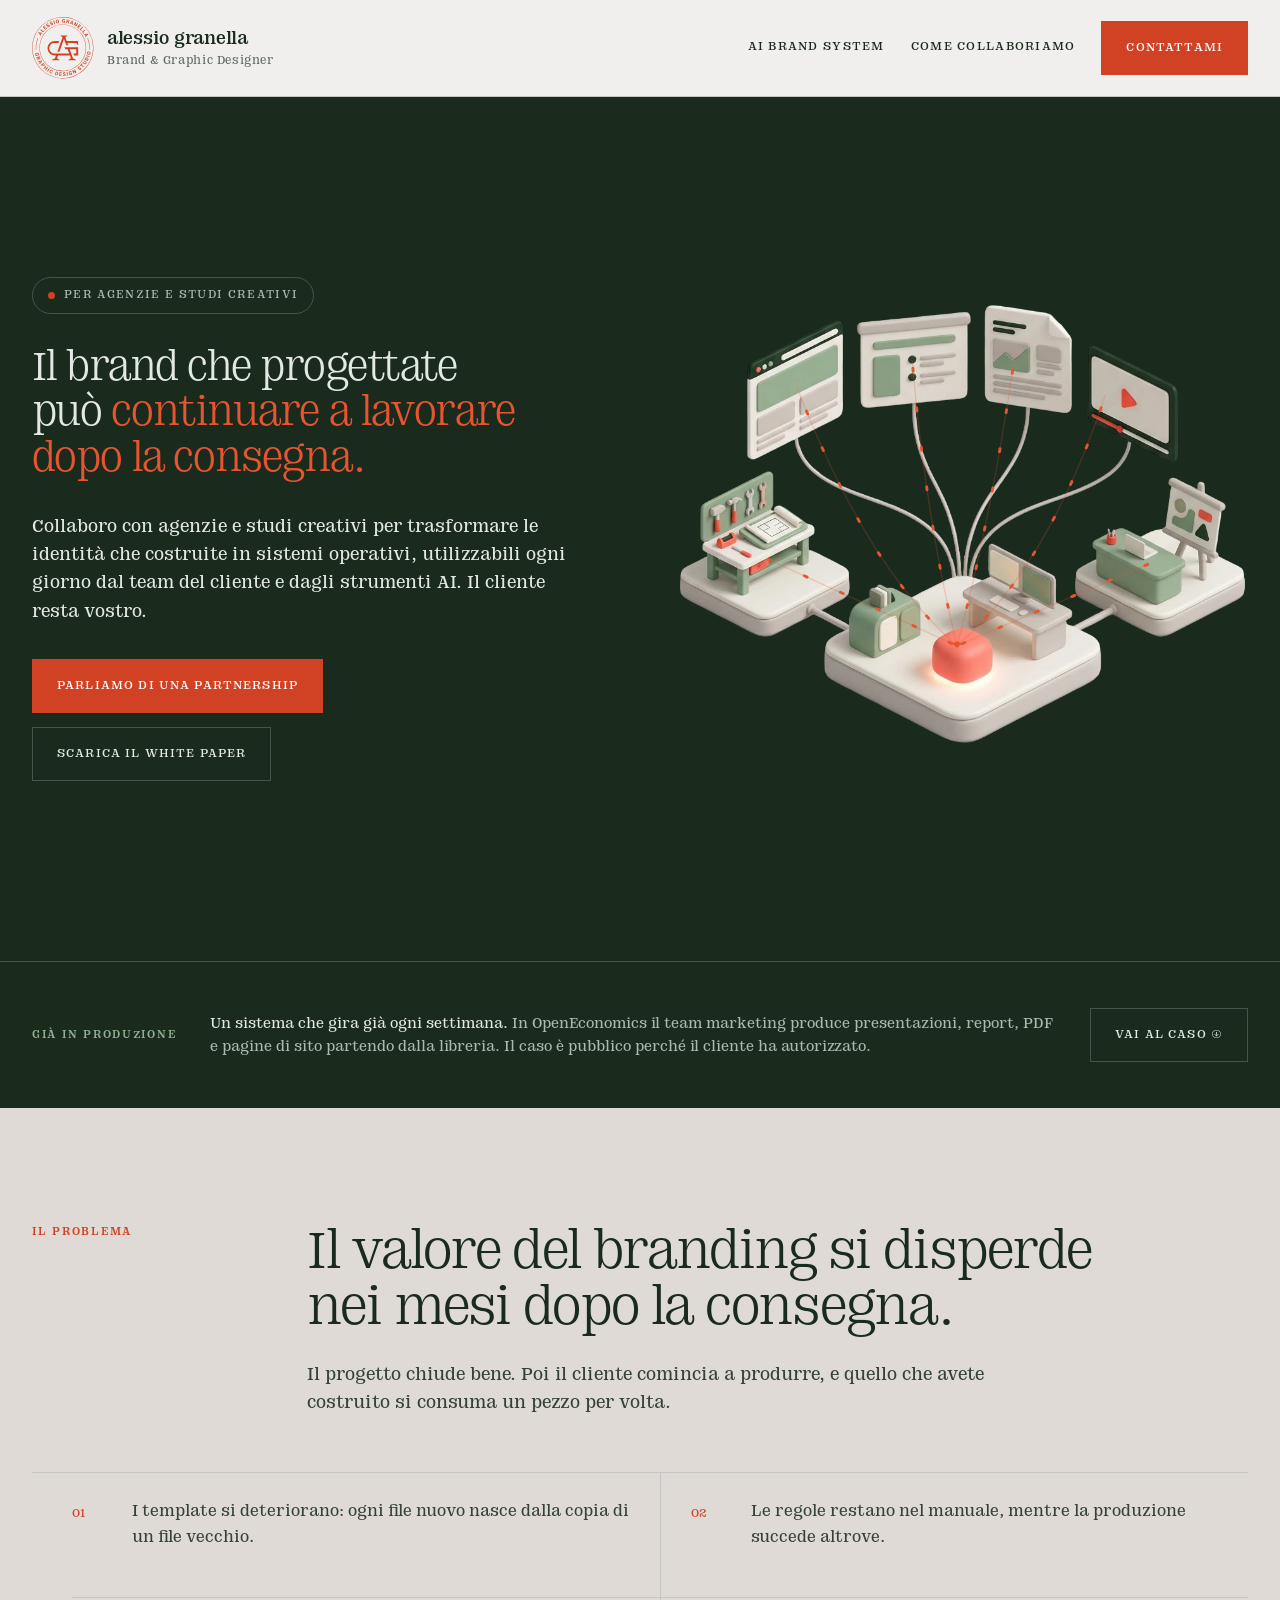
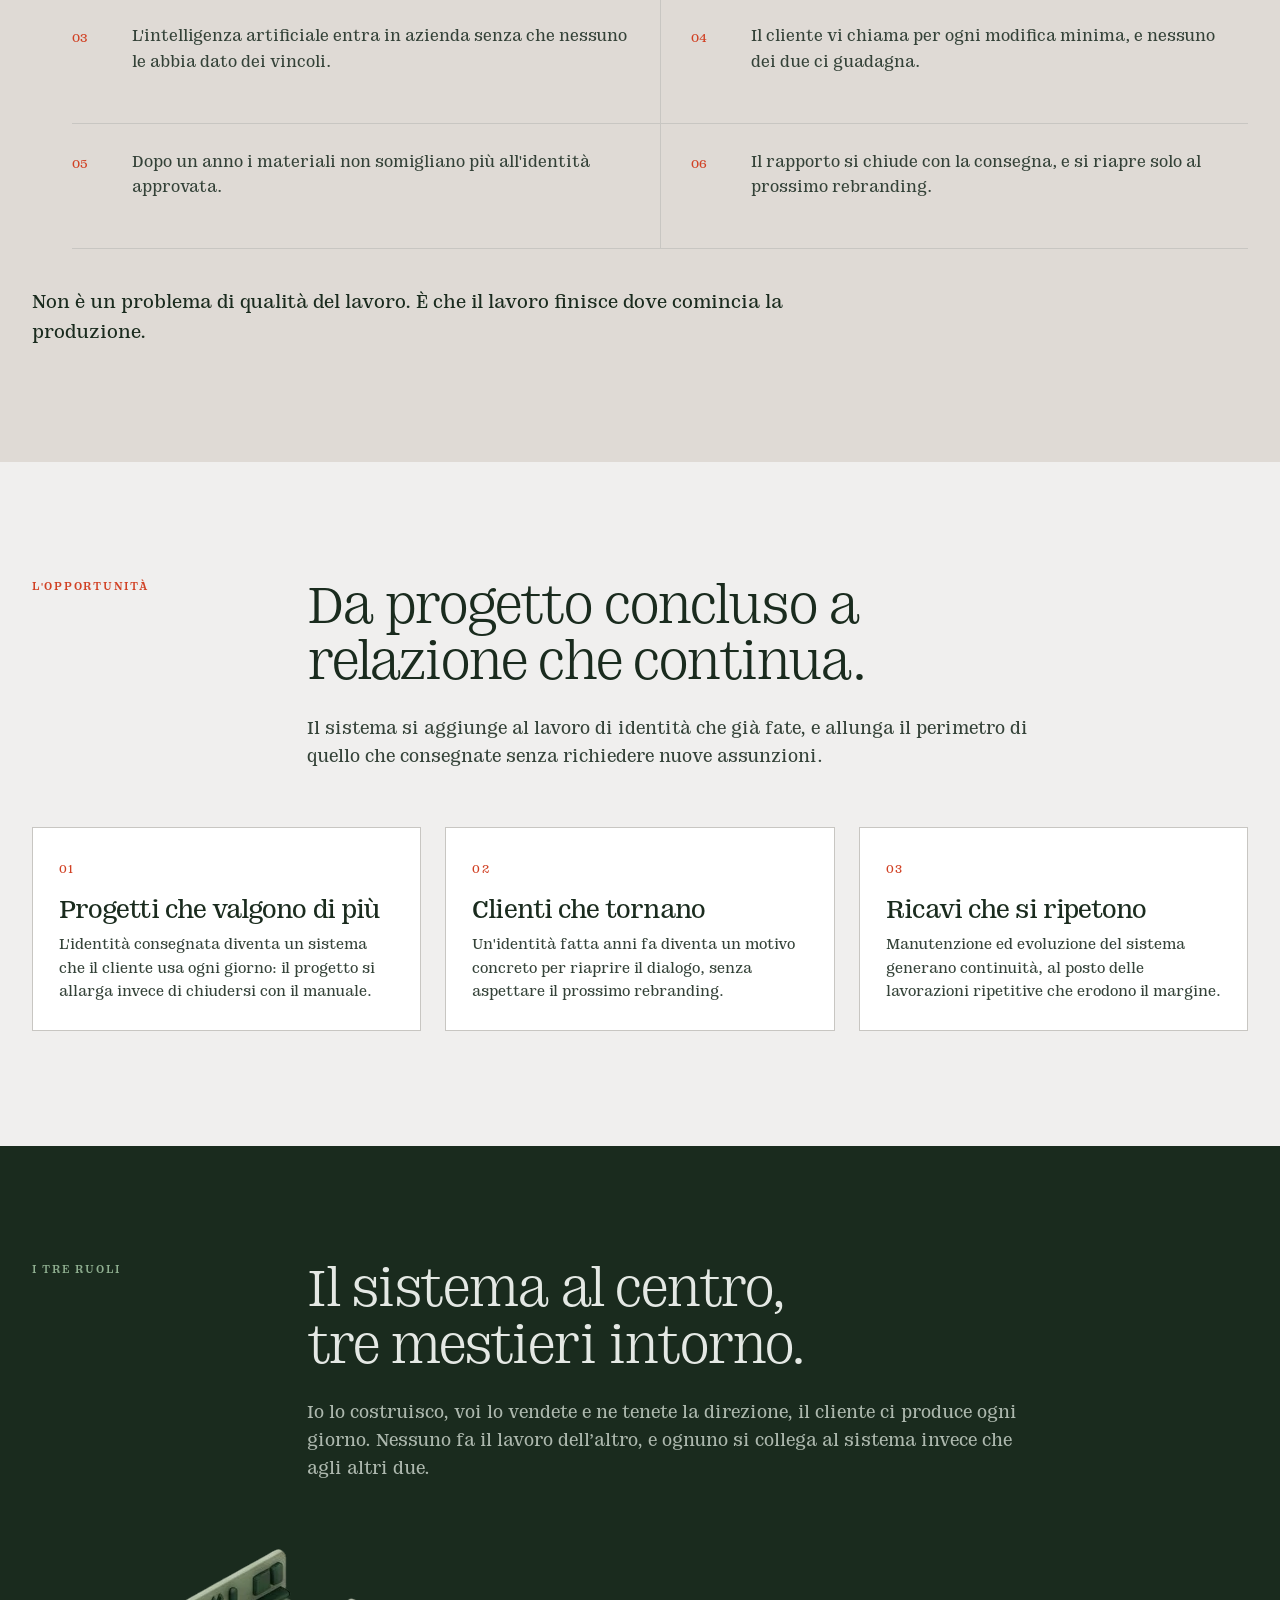
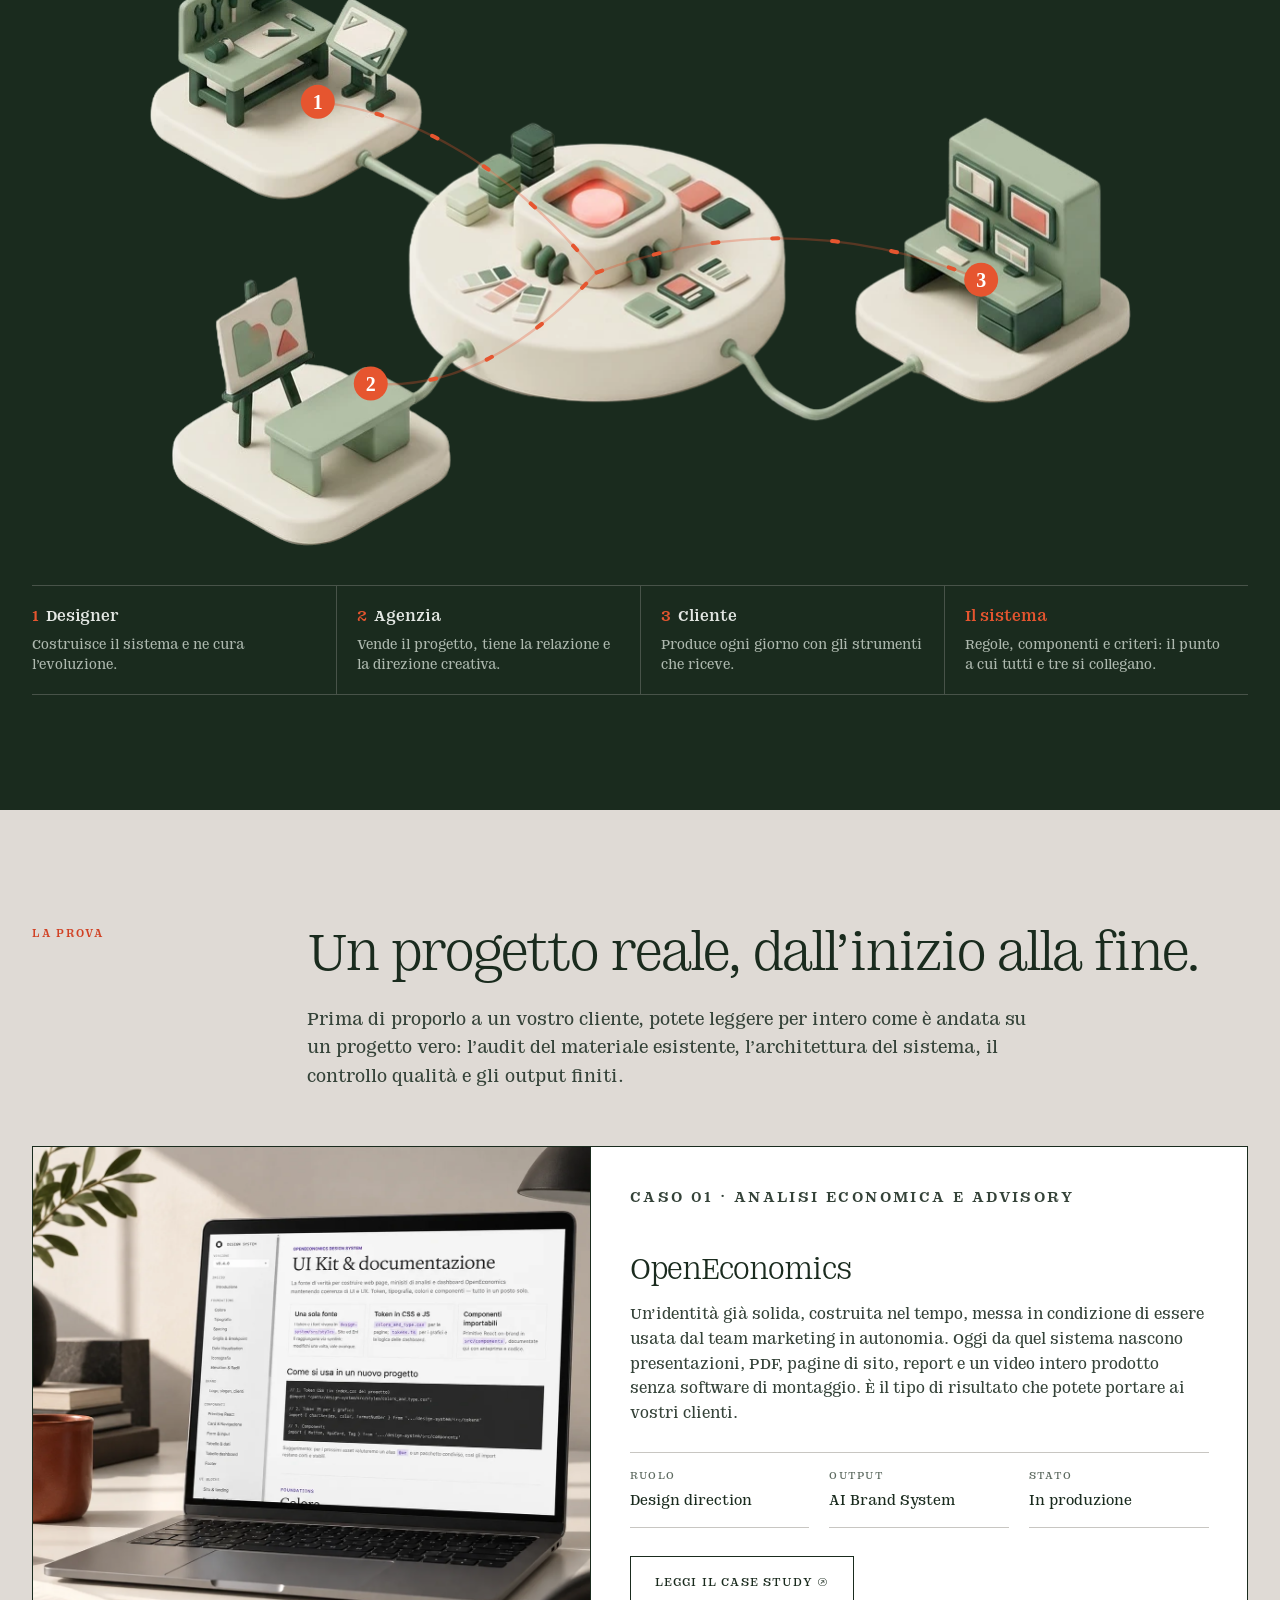
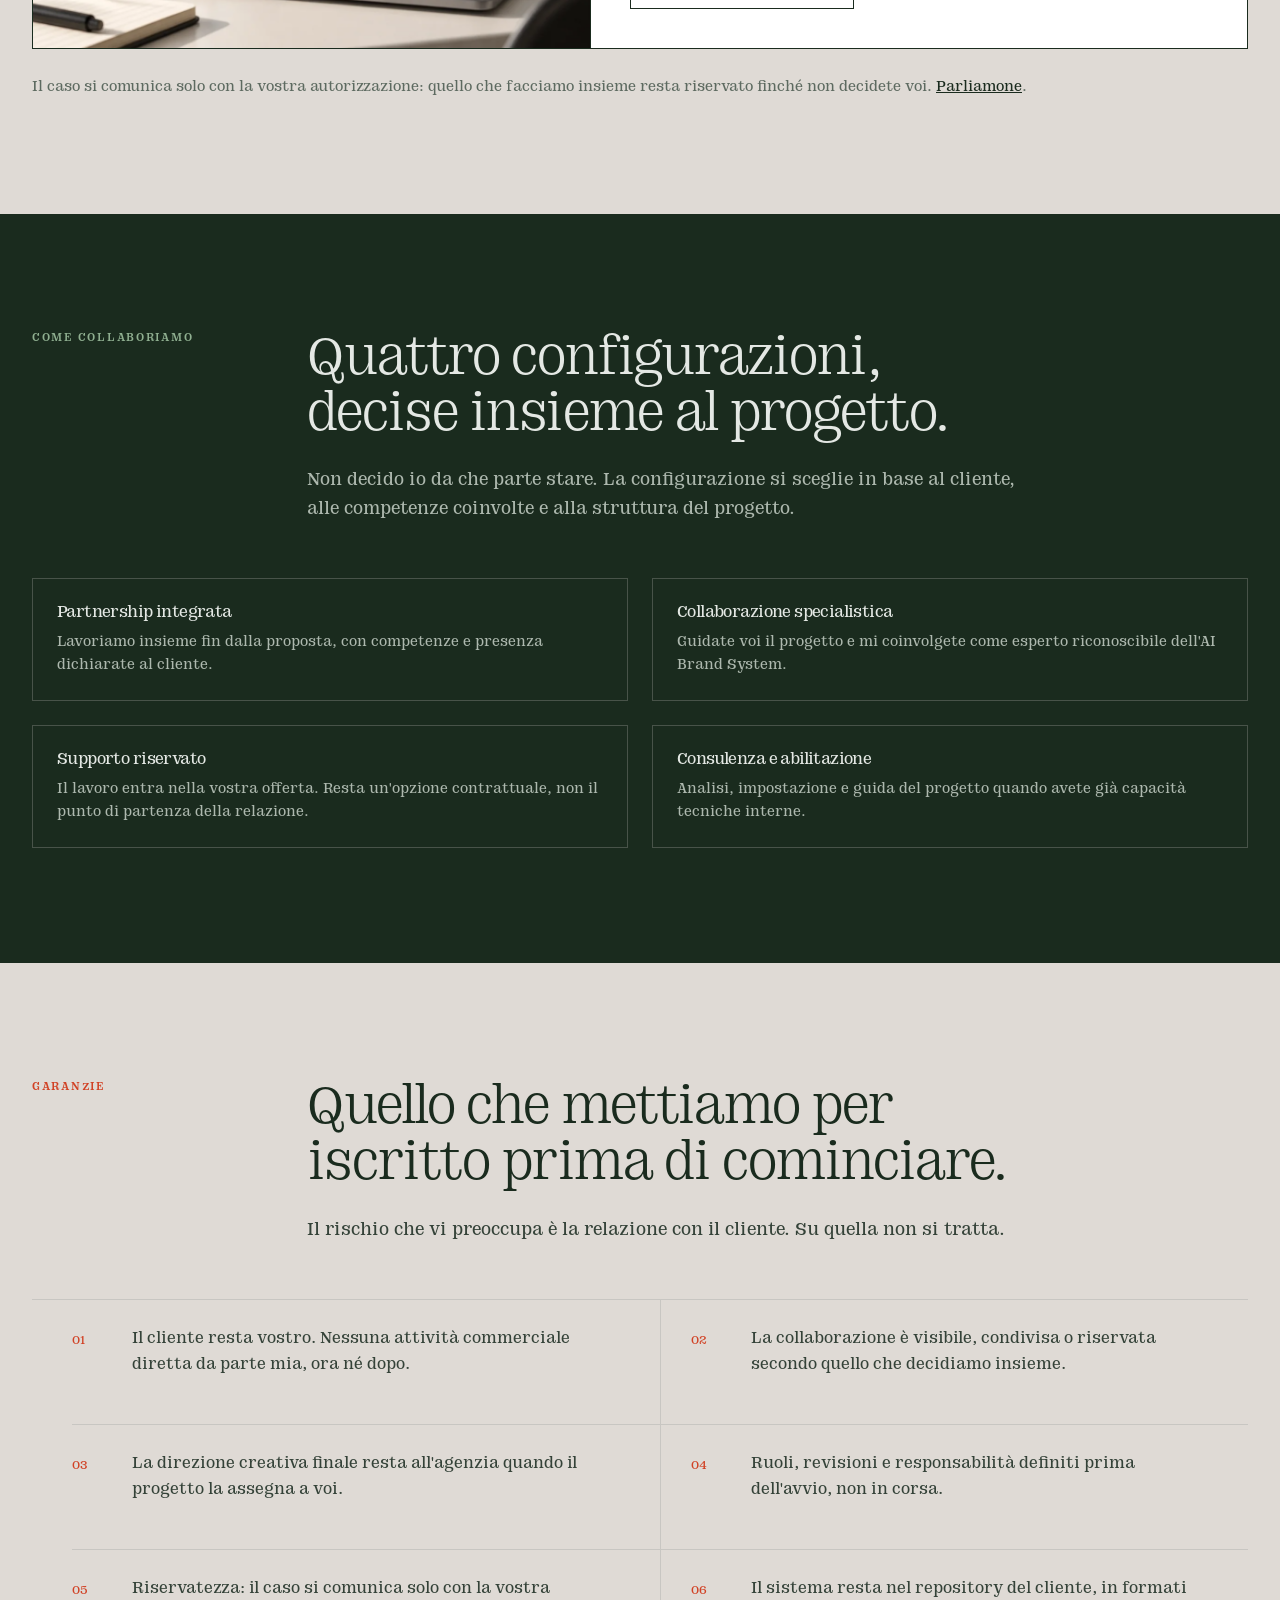
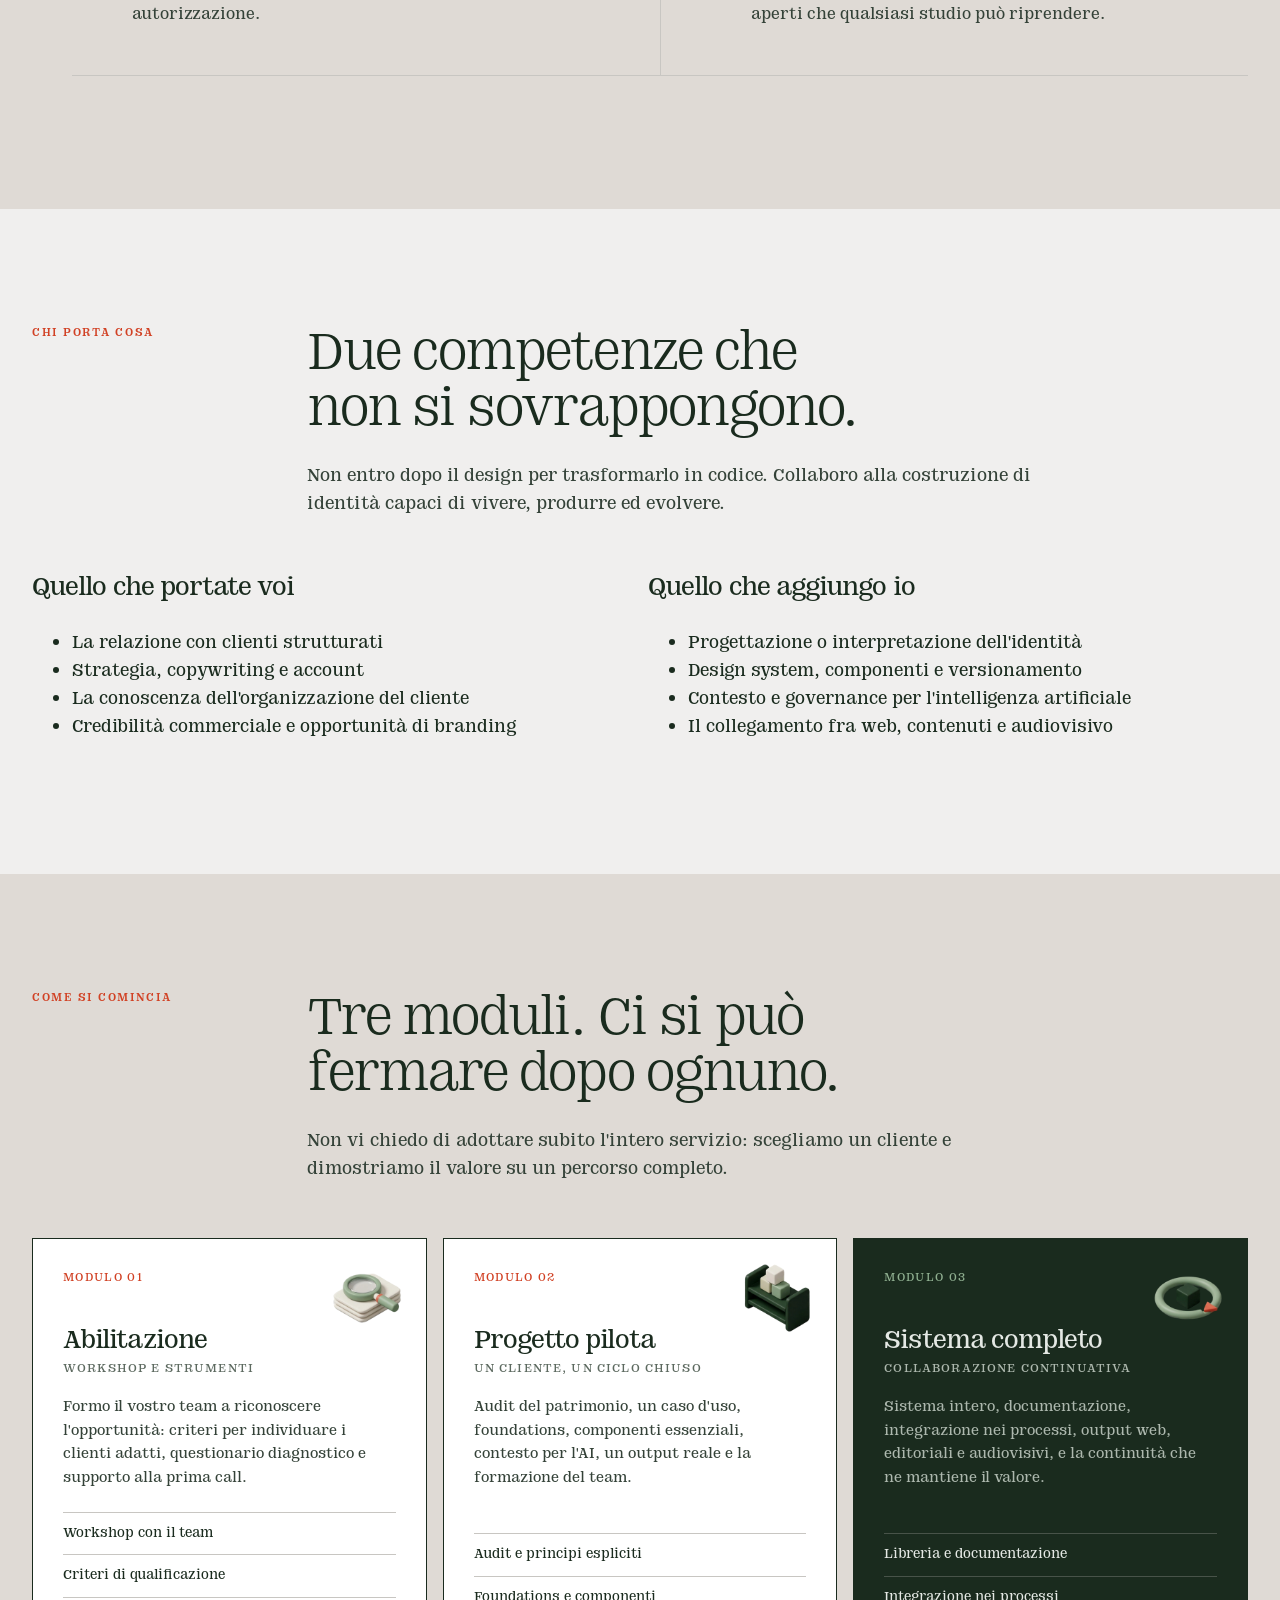
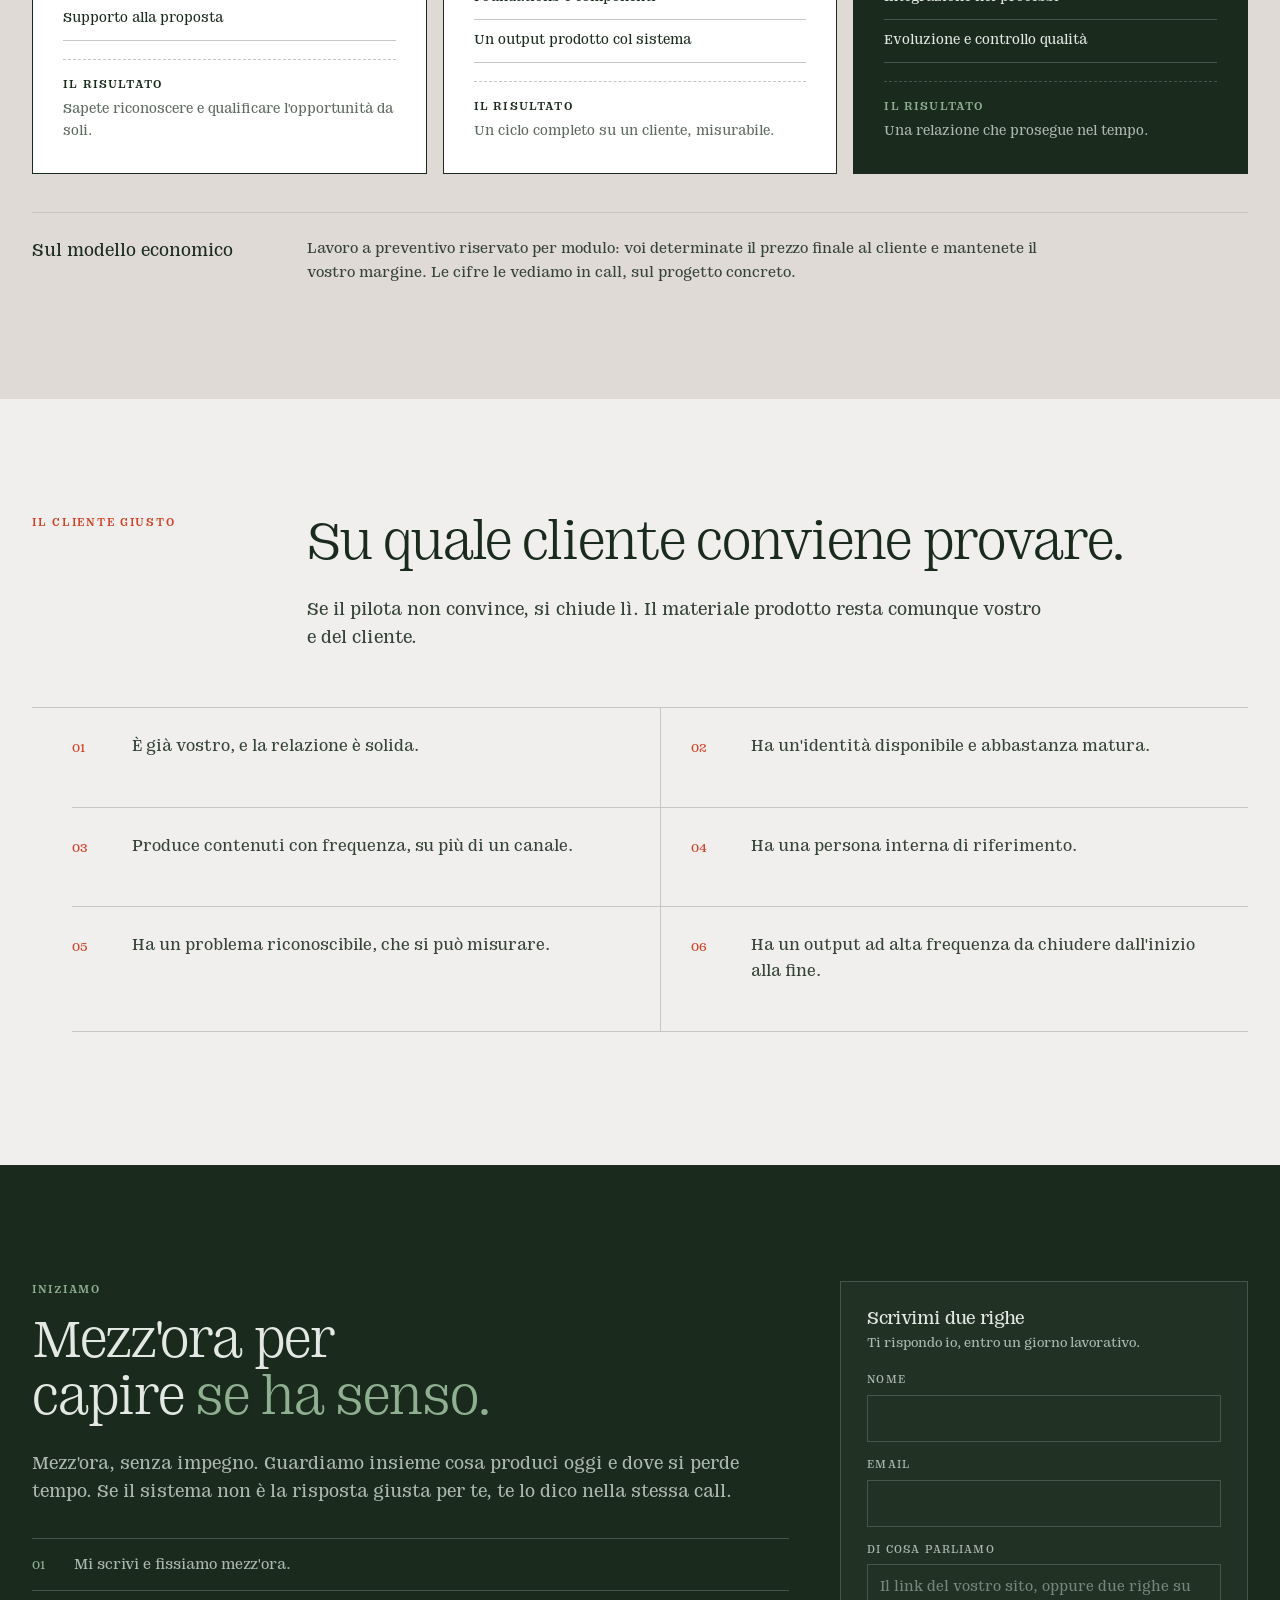
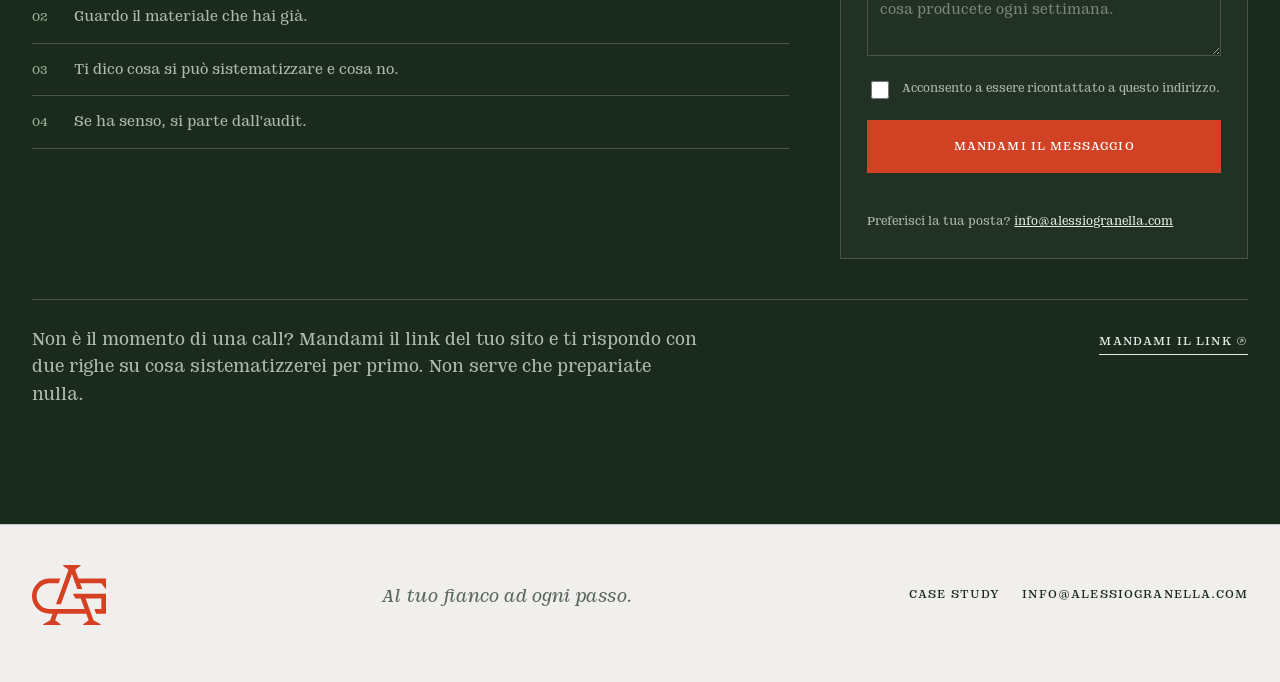
==== commit 5e377b96: "Landing agenzie: il secondo bottone porta al white paper Al posto di "Scarica il pitch (14 slide)", " ====
--- a/agenzie/index.html
+++ b/agenzie/index.html
@@ -463,7 +463,7 @@
     <p class="lead">Collaboro con agenzie e studi creativi per trasformare le identità che costruite in sistemi operativi, utilizzabili ogni giorno dal team del cliente e dagli strumenti AI. Il cliente resta vostro.</p>
     <div class="actions">
       <a class="btn btn-primary" href="#contatto">Parliamo di una partnership</a>
-      <a class="btn btn-ghost" href="../assets/AI-Brand-System-Pitch-Agenzie-v3.pdf" target="_blank" rel="noopener">Scarica il pitch (14 slide)</a>
+      <a class="btn btn-ghost" href="../whitepaper/">Scarica il white paper</a>
     </div>
   </div></div>
 </header>
